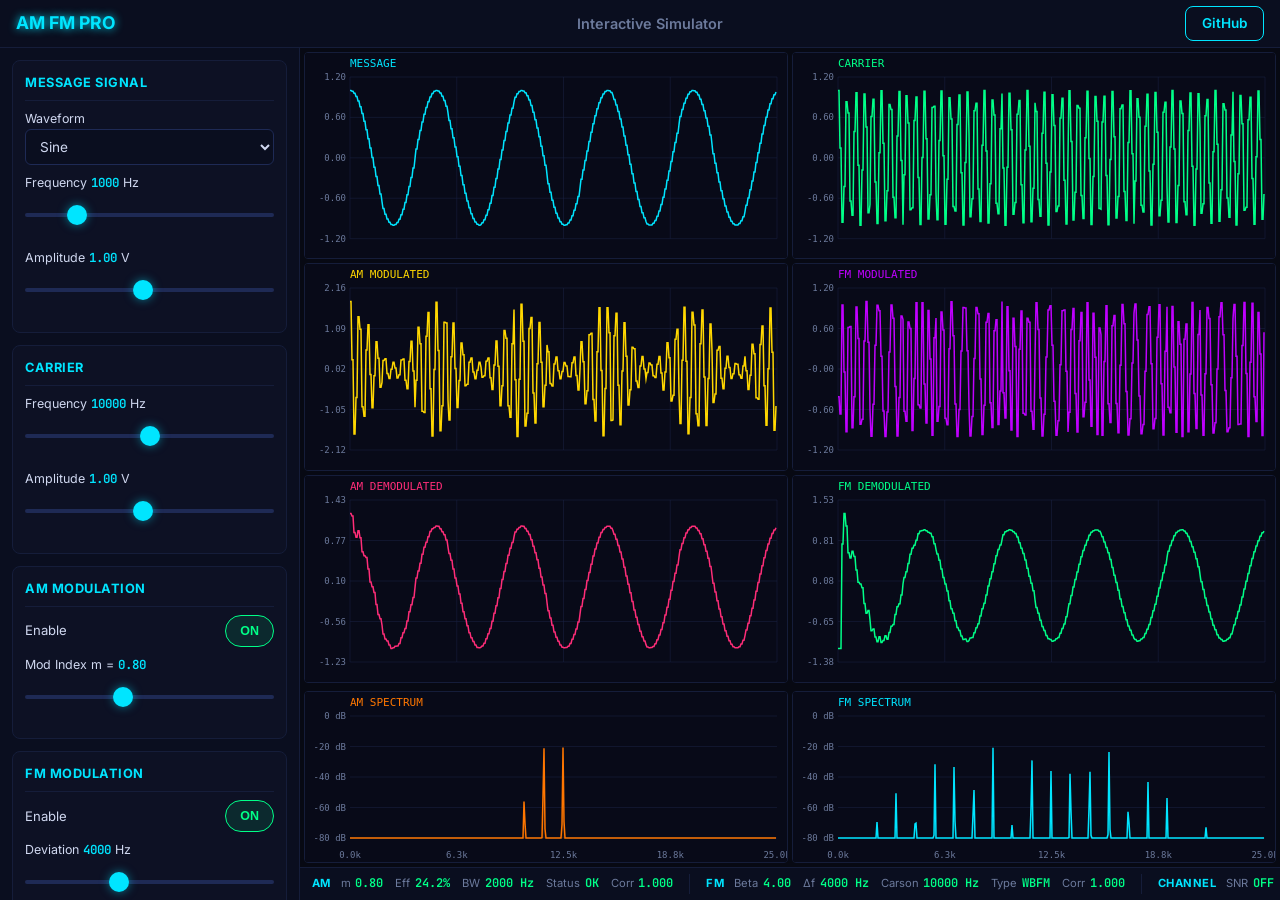
==== docs/simulator.html @ 4955648d "Deploy AM FM PRO web simulator with hardware SNR" ====
<!DOCTYPE html>
<html lang="en">
<head>
  <meta charset="UTF-8">
  <meta name="viewport" content="width=device-width, initial-scale=1.0">
  <title>AM FM PRO | Interactive Simulator</title>
  <link rel="stylesheet" href="style.css">
</head>
<body>
  <!-- Top Navigation Bar -->
  <nav class="sim-nav">
    <a href="index.html" class="nav-logo">AM FM PRO</a>
    <span class="nav-title">Interactive Simulator</span>
    <a href="https://github.com/tg8618024-lang/AM-FM-Communication-Lab" target="_blank" class="btn btn-secondary btn-sm">GitHub</a>
  </nav>

  <div class="sim-layout">
    <!-- LEFT: Control Panel -->
    <aside class="sim-controls">

      <!-- Message Controls -->
      <div class="control-card">
        <h3 class="control-title">Message Signal</h3>
        <div class="slider-group">
          <label>Waveform</label>
          <select id="msg-type">
            <option value="sine">Sine</option>
            <option value="square">Square</option>
            <option value="triangle">Triangle</option>
            <option value="sawtooth">Sawtooth</option>
          </select>
        </div>
        <div class="slider-group">
          <label>Frequency <span id="val-fm">1000</span> Hz</label>
          <input type="range" id="slider-fm" min="100" max="5000" value="1000" step="100">
        </div>
        <div class="slider-group">
          <label>Amplitude <span id="val-am">1.00</span> V</label>
          <input type="range" id="slider-am" min="10" max="200" value="100" step="5">
        </div>
      </div>

      <!-- Carrier Controls -->
      <div class="control-card">
        <h3 class="control-title">Carrier</h3>
        <div class="slider-group">
          <label>Frequency <span id="val-fc">10000</span> Hz</label>
          <input type="range" id="slider-fc" min="2000" max="18000" value="10000" step="500">
        </div>
        <div class="slider-group">
          <label>Amplitude <span id="val-ac">1.00</span> V</label>
          <input type="range" id="slider-ac" min="10" max="200" value="100" step="5">
        </div>
      </div>

      <!-- AM Controls -->
      <div class="control-card">
        <h3 class="control-title">AM Modulation</h3>
        <div class="toggle-row">
          <span>Enable</span>
          <button id="toggle-am" class="toggle-btn active">ON</button>
        </div>
        <div class="slider-group">
          <label>Mod Index m = <span id="val-m">0.80</span></label>
          <input type="range" id="slider-m" min="5" max="200" value="80" step="5">
        </div>
      </div>

      <!-- FM Controls -->
      <div class="control-card">
        <h3 class="control-title">FM Modulation</h3>
        <div class="toggle-row">
          <span>Enable</span>
          <button id="toggle-fm" class="toggle-btn active">ON</button>
        </div>
        <div class="slider-group">
          <label>Deviation <span id="val-df">4000</span> Hz</label>
          <input type="range" id="slider-df" min="500" max="10000" value="4000" step="250">
        </div>
      </div>

      <!-- Channel / Hardware SNR Controls -->
      <div class="control-card">
        <h3 class="control-title">Channel / Hardware SNR</h3>
        <div class="toggle-row">
          <span>AWGN Noise</span>
          <button id="toggle-noise" class="toggle-btn">OFF</button>
        </div>
        <div class="slider-group">
          <label>SNR <span id="val-snr">25</span> dB</label>
          <input type="range" id="slider-snr" min="-5" max="50" value="25" step="1">
        </div>
        <div class="slider-group">
          <label>Tx Power <span id="val-txpow">0</span> dBW</label>
          <input type="range" id="slider-txpow" min="-20" max="30" value="0" step="1">
        </div>
        <div class="slider-group">
          <label>Distance <span id="val-dist">1.0</span> km</label>
          <input type="range" id="slider-dist" min="1" max="100" value="1" step="1">
        </div>
        <div class="slider-group">
          <label>Rx Noise Figure <span id="val-nf">6</span> dB</label>
          <input type="range" id="slider-nf" min="1" max="15" value="6" step="1">
        </div>
        <div class="slider-group">
          <label>Bandwidth <span id="val-bw">10</span> kHz</label>
          <input type="range" id="slider-bw" min="1" max="100" value="10" step="1">
        </div>
      </div>

      <!-- Action Buttons -->
      <div class="control-card">
        <button id="btn-reset" class="btn btn-secondary" style="width:100%">RESET ALL</button>
      </div>

    </aside>

    <!-- RIGHT: Display Area -->
    <main class="sim-display">

      <!-- Waveform Scopes (6 scopes, 2x3 grid) -->
      <div class="scope-grid">
        <div class="scope-container">
          <canvas id="scope-msg"></canvas>
        </div>
        <div class="scope-container">
          <canvas id="scope-carrier"></canvas>
        </div>
        <div class="scope-container">
          <canvas id="scope-am"></canvas>
        </div>
        <div class="scope-container">
          <canvas id="scope-fm"></canvas>
        </div>
        <div class="scope-container">
          <canvas id="scope-am-demod"></canvas>
        </div>
        <div class="scope-container">
          <canvas id="scope-fm-demod"></canvas>
        </div>
      </div>

      <!-- Spectrum Displays (2 canvases) -->
      <div class="scope-grid spectrum-grid">
        <div class="scope-container">
          <canvas id="spec-am"></canvas>
        </div>
        <div class="scope-container">
          <canvas id="spec-fm"></canvas>
        </div>
      </div>

      <!-- Link Budget Chain (Hardware) -->
      <div id="link-budget" class="link-budget-bar hidden">
        <span class="link-budget-title">Link Budget</span>
        <div class="snr-chain">
          <div class="link-stage">
            <span class="link-stage-label">Tx Power</span>
            <span class="link-stage-value" id="lb-tx">0 dBW</span>
          </div>
          <span class="link-arrow">&rarr;</span>
          <div class="link-stage">
            <span class="link-stage-label">FSPL</span>
            <span class="link-stage-value" id="lb-fspl">0 dB</span>
          </div>
          <span class="link-arrow">&rarr;</span>
          <div class="link-stage">
            <span class="link-stage-label">Rx Power</span>
            <span class="link-stage-value" id="lb-rx">0 dBW</span>
          </div>
          <span class="link-arrow">&rarr;</span>
          <div class="link-stage">
            <span class="link-stage-label">kTB</span>
            <span class="link-stage-value" id="lb-ktb">0 dBW</span>
          </div>
          <span class="link-arrow">&rarr;</span>
          <div class="link-stage">
            <span class="link-stage-label">NF</span>
            <span class="link-stage-value" id="lb-nf">6 dB</span>
          </div>
          <span class="link-arrow">&rarr;</span>
          <div class="link-stage">
            <span class="link-stage-label">N total</span>
            <span class="link-stage-value" id="lb-ntotal">0 dBW</span>
          </div>
          <span class="link-arrow">&rarr;</span>
          <div class="link-stage" style="border-color: var(--color-gold);">
            <span class="link-stage-label">SNR_in</span>
            <span class="link-stage-value" id="lb-snr-in" style="color: var(--color-gold);">0 dB</span>
          </div>
        </div>
      </div>

      <!-- SNR Power Budget Bar -->
      <div id="snr-budget" class="snr-budget-bar hidden">
        <span class="snr-budget-title">SNR Analysis</span>
        <div class="snr-chain">
          <div class="snr-stage">
            <span class="snr-stage-label">Sig Power</span>
            <span class="snr-stage-value" id="snr-tx-power">---</span>
          </div>
          <span class="snr-arrow">&rarr;</span>
          <div class="snr-stage">
            <span class="snr-stage-label">Noise Pwr</span>
            <span class="snr-stage-value" id="snr-noise-power">---</span>
          </div>
          <span class="snr-arrow">&rarr;</span>
          <div class="snr-stage">
            <span class="snr-stage-label">Rx Power</span>
            <span class="snr-stage-value" id="snr-rx-power">---</span>
          </div>
        </div>
        <div class="snr-comparison">
          <div class="snr-comp-item">
            <span class="snr-comp-label">Set:</span>
            <span class="snr-comp-value" id="snr-theoretical">---</span>
          </div>
          <div class="snr-comp-item">
            <span class="snr-comp-label">Meas:</span>
            <span class="snr-comp-value" id="snr-measured">---</span>
          </div>
          <div class="snr-comp-item">
            <span class="snr-comp-label">&Delta;:</span>
            <span class="snr-comp-value" id="snr-delta">---</span>
          </div>
          <div class="snr-comp-item">
            <span class="snr-comp-label">FM Gain:</span>
            <span class="snr-comp-value fm-improve" id="snr-fm-gain">---</span>
          </div>
        </div>
      </div>

      <!-- Metrics Bar -->
      <div class="metrics-bar">
        <div class="metrics-section">
          <h4>AM</h4>
          <div class="metric-row">
            <div class="metric-item"><span class="metric-label">m</span><span class="metric-value" id="met-am-m">0.80</span></div>
            <div class="metric-item"><span class="metric-label">Eff</span><span class="metric-value" id="met-am-eff">24.2%</span></div>
            <div class="metric-item"><span class="metric-label">BW</span><span class="metric-value" id="met-am-bw">2000 Hz</span></div>
            <div class="metric-item"><span class="metric-label">Status</span><span class="metric-value" id="met-am-status">OK</span></div>
            <div class="metric-item"><span class="metric-label">Corr</span><span class="metric-value" id="met-am-corr">---</span></div>
          </div>
        </div>
        <div class="metrics-section">
          <h4>FM</h4>
          <div class="metric-row">
            <div class="metric-item"><span class="metric-label">Beta</span><span class="metric-value" id="met-fm-beta">4.00</span></div>
            <div class="metric-item"><span class="metric-label">&#916;f</span><span class="metric-value" id="met-fm-df">4000 Hz</span></div>
            <div class="metric-item"><span class="metric-label">Carson</span><span class="metric-value" id="met-fm-bw">10000 Hz</span></div>
            <div class="metric-item"><span class="metric-label">Type</span><span class="metric-value" id="met-fm-type">WBFM</span></div>
            <div class="metric-item"><span class="metric-label">Corr</span><span class="metric-value" id="met-fm-corr">---</span></div>
          </div>
        </div>
        <div class="metrics-section">
          <h4>Channel</h4>
          <div class="metric-row">
            <div class="metric-item"><span class="metric-label">SNR</span><span class="metric-value" id="met-snr">OFF</span></div>
          </div>
        </div>
      </div>

    </main>
  </div>

  <script src="dsp.js"></script>
  <script src="renderer.js"></script>
  <script src="app.js"></script>
</body>
</html>
---- docs/style.css ----
@import url('https://fonts.googleapis.com/css2?family=Inter:wght@400;600;700&family=JetBrains+Mono&display=swap');

:root {
  --bg-main: #070913;
  --bg-card: #0d1124;
  --bg-surface: #0a0e1f;
  --bg-plot: #080a18;
  --border-dim: #151d3a;
  --border-med: #1e2a55;
  --color-cyan: #00e5ff;
  --color-green: #00ff88;
  --color-gold: #ffd700;
  --color-pink: #ff2d78;
  --color-purple: #bf00ff;
  --color-orange: #ff7700;
  --color-red: #ff1744;
  --color-text: #d0d8f0;
  --color-muted: #6c7a9c;
  --color-dim: #4a5a80;
  --font-mono: 'JetBrains Mono', 'Fira Code', 'Consolas', monospace;
  --font-sans: 'Inter', -apple-system, BlinkMacSystemFont, 'Segoe UI', sans-serif;
}

*, *::before, *::after { box-sizing: border-box; margin: 0; padding: 0; }
html { scroll-behavior: smooth; }

body {
  background-color: var(--bg-main);
  color: var(--color-text);
  font-family: var(--font-sans);
  line-height: 1.6;
  -webkit-font-smoothing: antialiased;
}

.container { max-width: 1200px; margin: 0 auto; padding: 0 24px; }

.btn {
  display: inline-block; border: none; border-radius: 8px;
  padding: 12px 28px; font-weight: 600; font-family: inherit;
  font-size: 1rem; cursor: pointer; text-align: center;
  text-decoration: none; transition: all 0.3s ease; min-height: 44px;
}
.btn-sm { padding: 6px 16px; font-size: 0.85rem; min-height: 32px; }
.btn-primary { background-color: var(--color-cyan); color: #000; }
.btn-primary:hover { box-shadow: 0 0 20px var(--color-cyan); transform: translateY(-2px); }
.btn-secondary { background-color: transparent; color: var(--color-cyan); border: 1px solid var(--color-cyan); }
.btn-secondary:hover { background-color: rgba(0,229,255,0.1); transform: translateY(-2px); }

.card {
  background-color: var(--bg-card); border: 1px solid var(--border-dim);
  border-radius: 12px; padding: 24px;
  transition: transform 0.3s ease, border-color 0.3s ease;
}

.badge {
  display: inline-block; padding: 4px 12px; border-radius: 9999px;
  font-size: 0.75rem; font-weight: 600; text-transform: uppercase;
  letter-spacing: 0.05em; background-color: var(--bg-surface);
  border: 1px solid var(--border-med); color: var(--color-text);
}

.section-title {
  font-size: clamp(2rem, 4vw, 3rem); color: var(--color-cyan);
  text-align: center; margin-bottom: 3rem; padding-bottom: 1rem; position: relative;
}
.section-title::after {
  content: ''; position: absolute; bottom: 0; left: 50%;
  transform: translateX(-50%); width: 60px; height: 4px;
  background-color: var(--color-cyan); border-radius: 2px;
}

.glow-text { text-shadow: 0 0 10px var(--color-cyan); }

/* ======================== Landing Page ======================== */
.hero {
  height: 100vh; display: flex; align-items: center; justify-content: center;
  position: relative; overflow: hidden; text-align: center;
}
.hero-canvas {
  position: absolute; top: 0; left: 0; width: 100%; height: 100%;
  z-index: 0; opacity: 0.3; pointer-events: none;
}
.hero-content {
  z-index: 1; position: relative; max-width: 800px; padding: 0 24px;
  animation: fade-in-up 1s ease-out forwards;
}
.hero h1 {
  font-size: clamp(2.5rem, 6vw, 4.5rem); font-weight: 700;
  letter-spacing: -0.02em; margin-bottom: 1rem; color: var(--color-cyan);
}
.hero .subtitle {
  font-size: clamp(1.2rem, 3vw, 1.8rem); color: var(--color-text);
  margin-bottom: 1.5rem; font-weight: 600;
}
.hero .tagline {
  font-size: clamp(1rem, 2.5vw, 1.3rem); color: var(--color-muted);
  margin-bottom: 2.5rem; max-width: 600px; margin-left: auto; margin-right: auto;
}
.hero-buttons { display: flex; gap: 1rem; justify-content: center; flex-wrap: wrap; }

.features-section { padding: 6rem 0; background-color: var(--bg-main); }
.features-grid { display: grid; grid-template-columns: repeat(3, 1fr); gap: 24px; }
.feature-card:hover { transform: translateY(-8px); border-color: var(--border-med); }
.feature-icon {
  width: 48px; height: 48px; border-radius: 50%;
  background-color: rgba(0,229,255,0.1); border: 1px solid var(--color-cyan);
  display: flex; align-items: center; justify-content: center;
  font-size: 1.5rem; margin-bottom: 1.5rem;
}
.feature-card h3 { font-size: 1.25rem; margin-bottom: 0.75rem; color: #fff; }
.feature-card p { color: var(--color-muted); font-size: 0.95rem; }

.flow-section { padding: 6rem 0; background-color: var(--bg-surface); }
.flow-diagram {
  display: flex; align-items: center; justify-content: space-between;
  gap: 1rem; flex-wrap: wrap;
}
.flow-step {
  flex: 1; min-width: 120px; text-align: center; padding: 1.5rem 1rem;
  animation: pulse-glow 4s infinite alternate;
}
.flow-step h4 { font-size: 0.9rem; color: var(--color-text); }
.flow-arrow {
  color: var(--color-cyan); font-size: 1.5rem; font-weight: 700;
  animation: flow-pulse 2s infinite; display: flex; align-items: center; justify-content: center;
}

.screenshots-section { padding: 6rem 0; }
.screenshots-grid { display: grid; grid-template-columns: repeat(2, 1fr); gap: 2rem; }
.screenshot-placeholder {
  aspect-ratio: 16 / 9; border: 2px dashed var(--border-med); border-radius: 12px;
  display: flex; flex-direction: column; align-items: center; justify-content: center;
  background-color: var(--bg-card); color: var(--color-muted); text-align: center; padding: 2rem;
}
.screenshot-placeholder h4 { margin-bottom: 0.5rem; color: var(--color-text); }

.specs-section { padding: 6rem 0; background-color: var(--bg-surface); text-align: center; }
.tech-strip { display: flex; justify-content: center; gap: 1rem; flex-wrap: wrap; margin-bottom: 2rem; }
.stats-strip { display: flex; justify-content: center; gap: 3rem; flex-wrap: wrap; }
.stat-item { display: flex; flex-direction: column; align-items: center; }
.stat-value { font-size: 2.5rem; font-weight: 700; color: var(--color-cyan); font-family: var(--font-mono); }
.stat-label { font-size: 0.9rem; color: var(--color-muted); text-transform: uppercase; letter-spacing: 0.05em; }

.footer { border-top: 1px solid var(--border-dim); padding: 3rem 0; text-align: center; background-color: var(--bg-main); }
.footer-content { display: flex; flex-direction: column; align-items: center; gap: 1rem; }
.footer h3 { color: var(--color-cyan); font-size: 1.5rem; }
.footer p { color: var(--color-muted); }
.footer-links { display: flex; gap: 1.5rem; margin-top: 1rem; }
.footer-links a { color: var(--color-text); text-decoration: none; transition: color 0.3s ease; }
.footer-links a:hover { color: var(--color-cyan); }

/* ======================== Simulator Page ======================== */
.sim-nav {
  display: flex; align-items: center; justify-content: space-between;
  height: 48px; padding: 0 1rem; background-color: var(--bg-surface);
  border-bottom: 1px solid var(--border-dim); flex-shrink: 0;
}
.nav-logo {
  color: var(--color-cyan); font-weight: 700; font-size: 1.1rem;
  text-decoration: none; text-shadow: 0 0 8px var(--color-cyan);
}
.nav-title { color: var(--color-muted); font-size: 0.9rem; font-weight: 600; }

.sim-layout {
  display: grid; grid-template-columns: 300px 1fr;
  height: calc(100vh - 48px); overflow: hidden;
}

.sim-controls {
  background-color: var(--bg-surface); border-right: 1px solid var(--border-dim);
  padding: 0.75rem; overflow-y: auto; display: flex; flex-direction: column; gap: 0.75rem;
}

.sim-display {
  display: flex; flex-direction: column; height: 100%;
  overflow-y: auto; overflow-x: hidden; background-color: var(--bg-main);
}

.control-card {
  background-color: var(--bg-card); border: 1px solid var(--border-dim);
  border-radius: 8px; padding: 0.75rem;
}

.control-title {
  font-size: 0.8rem; font-weight: 700; color: var(--color-cyan);
  margin-bottom: 0.5rem; padding-bottom: 0.4rem;
  border-bottom: 1px solid var(--border-dim);
  text-transform: uppercase; letter-spacing: 0.04em;
}

.slider-group { margin-bottom: 0.25rem; }
.slider-group:last-child { margin-bottom: 0; }
.slider-group label { display: block; font-size: 0.78rem; color: var(--color-text); margin-bottom: 0; }
.slider-group label span { color: var(--color-cyan); font-family: var(--font-mono); font-weight: 600; }

.toggle-row {
  display: flex; justify-content: space-between; align-items: center; margin-bottom: 0.5rem;
}
.toggle-row span { font-size: 0.82rem; color: var(--color-text); }

input[type=range] {
  -webkit-appearance: none; width: 100%; background: transparent;
  min-height: 44px; cursor: pointer;
}
input[type=range]::-webkit-slider-thumb {
  -webkit-appearance: none; height: 20px; width: 20px; border-radius: 50%;
  background: var(--color-cyan); margin-top: -8px;
  box-shadow: 0 0 10px rgba(0,229,255,0.5);
}
input[type=range]::-webkit-slider-runnable-track {
  width: 100%; height: 4px; background: var(--border-med); border-radius: 2px;
}
input[type=range]::-moz-range-thumb {
  height: 20px; width: 20px; border-radius: 50%; border: none;
  background: var(--color-cyan);
  box-shadow: 0 0 10px rgba(0,229,255,0.5);
}
input[type=range]::-moz-range-track {
  width: 100%; height: 4px; background: var(--border-med); border-radius: 2px;
}
input[type=range]:focus { outline: none; }

.toggle-btn {
  background-color: var(--bg-surface); border: 1px solid var(--border-med);
  color: var(--color-text); padding: 4px 14px; border-radius: 9999px;
  cursor: pointer; font-size: 0.78rem; font-weight: 600;
  transition: all 0.2s; min-height: 32px;
}
.toggle-btn.active {
  background-color: rgba(0,255,136,0.1); border-color: var(--color-green); color: var(--color-green);
}

select {
  width: 100%; background-color: var(--bg-surface); color: var(--color-text);
  border: 1px solid var(--border-med); padding: 6px 10px; border-radius: 6px;
  font-family: inherit; font-size: 0.85rem; outline: none; cursor: pointer;
  margin-bottom: 0.25rem; min-height: 36px;
}

/* Scope Grid: 6 waveform scopes (2 cols x 3 rows) */
.scope-grid {
  display: grid; grid-template-columns: repeat(2, 1fr);
  gap: 4px; padding: 4px;
  flex: 1; min-height: 0;
}
.scope-grid > .scope-container { min-height: 110px; }

/* Spectrum Grid: 2 spectrum canvases */
.spectrum-grid {
  grid-template-columns: repeat(2, 1fr);
  flex: 0 0 auto; min-height: 130px; max-height: 180px;
}

.scope-container {
  background-color: var(--bg-card); border: 1px solid var(--border-dim);
  border-radius: 4px; position: relative; overflow: hidden;
}
.scope-container canvas {
  width: 100%; height: 100%; display: block; background-color: var(--bg-plot);
}

/* Metrics Bar */
.metrics-bar {
  background-color: var(--bg-surface); border-top: 1px solid var(--border-dim);
  padding: 0.4rem 0.75rem; display: flex; gap: 1rem;
  overflow-x: auto; white-space: nowrap; flex-shrink: 0;
}
.metrics-section {
  display: flex; align-items: center; gap: 0.6rem;
  padding-right: 1rem; border-right: 1px solid var(--border-dim);
}
.metrics-section:last-child { border-right: none; padding-right: 0; }
.metrics-section h4 {
  color: var(--color-cyan); font-size: 0.7rem; font-weight: 700;
  text-transform: uppercase; letter-spacing: 0.04em; white-space: nowrap;
}
.metric-row { display: flex; gap: 0.75rem; align-items: center; }
.metric-item { display: inline-flex; align-items: center; gap: 0.3rem; }
.metric-label { color: var(--color-muted); font-size: 0.7rem; white-space: nowrap; }
.metric-value {
  color: var(--color-green); font-family: var(--font-mono);
  font-weight: 600; font-size: 0.75rem; white-space: nowrap;
}
.metric-value.warn { color: var(--color-gold); }
.metric-value.danger { color: var(--color-red); }

/* ======================== SNR / Hardware Panel ======================== */
.snr-budget-bar {
  background-color: var(--bg-card); border-top: 1px solid var(--color-gold);
  padding: 0.5rem 0.75rem; display: flex; align-items: center; gap: 1rem;
  flex-shrink: 0; overflow-x: auto; white-space: nowrap;
}
.snr-budget-bar.hidden { display: none; }
.snr-budget-title {
  color: var(--color-gold); font-size: 0.7rem; font-weight: 700;
  text-transform: uppercase; letter-spacing: 0.04em; white-space: nowrap;
  text-shadow: 0 0 6px rgba(255,215,0,0.3);
}
.snr-chain { display: flex; align-items: center; gap: 0.4rem; }
.snr-stage {
  display: flex; flex-direction: column; align-items: center;
  background-color: var(--bg-surface); border: 1px solid var(--border-dim);
  border-radius: 4px; padding: 3px 10px; min-width: 60px;
}
.snr-stage-label {
  font-size: 0.6rem; color: var(--color-muted); text-transform: uppercase;
  letter-spacing: 0.03em; line-height: 1.2;
}
.snr-stage-value {
  font-family: var(--font-mono); font-size: 0.75rem; font-weight: 600;
  color: var(--color-green); line-height: 1.3;
}
.snr-arrow { color: var(--color-gold); font-size: 0.9rem; font-weight: 700; }
.snr-comparison { display: flex; gap: 1rem; margin-left: auto; align-items: center; }
.snr-comp-item { display: flex; gap: 0.3rem; align-items: center; font-size: 0.72rem; }
.snr-comp-label { color: var(--color-muted); }
.snr-comp-value { font-family: var(--font-mono); font-weight: 600; color: var(--color-cyan); }
.snr-comp-value.good { color: var(--color-green); }
.snr-comp-value.poor { color: var(--color-red); }

/* Link Budget Panel */
.link-budget-bar {
  background-color: var(--bg-card); border-top: 1px solid var(--color-purple);
  padding: 0.5rem 0.75rem; display: flex; align-items: center; gap: 0.8rem;
  flex-shrink: 0; overflow-x: auto; white-space: nowrap;
}
.link-budget-bar.hidden { display: none; }
.link-budget-title {
  color: var(--color-purple); font-size: 0.7rem; font-weight: 700;
  text-transform: uppercase; letter-spacing: 0.04em; white-space: nowrap;
  text-shadow: 0 0 6px rgba(191,0,255,0.3);
}
.link-stage {
  display: flex; flex-direction: column; align-items: center;
  background-color: var(--bg-surface); border: 1px solid var(--border-dim);
  border-radius: 4px; padding: 3px 8px; min-width: 55px;
}
.link-stage-label {
  font-size: 0.55rem; color: var(--color-muted); text-transform: uppercase;
  letter-spacing: 0.02em; line-height: 1.2;
}
.link-stage-value {
  font-family: var(--font-mono); font-size: 0.72rem; font-weight: 600;
  color: var(--color-cyan); line-height: 1.3;
}
.link-arrow { color: var(--color-purple); font-size: 0.85rem; font-weight: 700; }

/* FM Improvement indicator */
.fm-improve { color: var(--color-green); }
.fm-improve.poor { color: var(--color-red); }

@keyframes pulse-glow {
  0%, 100% { box-shadow: 0 0 5px var(--color-cyan); }
  50% { box-shadow: 0 0 20px var(--color-cyan); }
}
@keyframes fade-in-up {
  from { opacity: 0; transform: translateY(20px); }
  to { opacity: 1; transform: translateY(0); }
}
@keyframes flow-pulse {
  0%, 100% { opacity: 0.5; }
  50% { opacity: 1; transform: scale(1.1); }
}

@media (max-width: 1024px) {
  .features-grid { grid-template-columns: repeat(2, 1fr); }
  .scope-grid { grid-template-columns: 1fr; }
  .scope-grid > .scope-container { min-height: 130px; }
  .spectrum-grid { grid-template-columns: 1fr; max-height: none; }
  .spectrum-grid > .scope-container { min-height: 130px; }
}

@media (max-width: 768px) {
  .features-grid { grid-template-columns: 1fr; }
  .flow-diagram { flex-direction: column; }
  .flow-arrow { transform: rotate(90deg); }
  .screenshots-grid { grid-template-columns: 1fr; }
  .sim-layout { grid-template-columns: 1fr; height: auto; overflow: visible; }
  .sim-controls { border-right: none; border-bottom: 1px solid var(--border-dim); max-height: 45vh; }
  .sim-display { height: auto; min-height: 100vh; }
  .scope-container { min-height: 180px; }
  .metrics-bar { flex-direction: column; gap: 0.4rem; }
  .metrics-section { border-right: none; border-bottom: 1px solid var(--border-dim); padding-right: 0; padding-bottom: 0.4rem; flex-wrap: wrap; white-space: normal; }
  .metrics-section:last-child { border-bottom: none; }
  .snr-chain { flex-wrap: wrap; }
  .snr-comparison { flex-wrap: wrap; margin-left: 0; }
  .link-budget-bar { flex-wrap: wrap; }
}
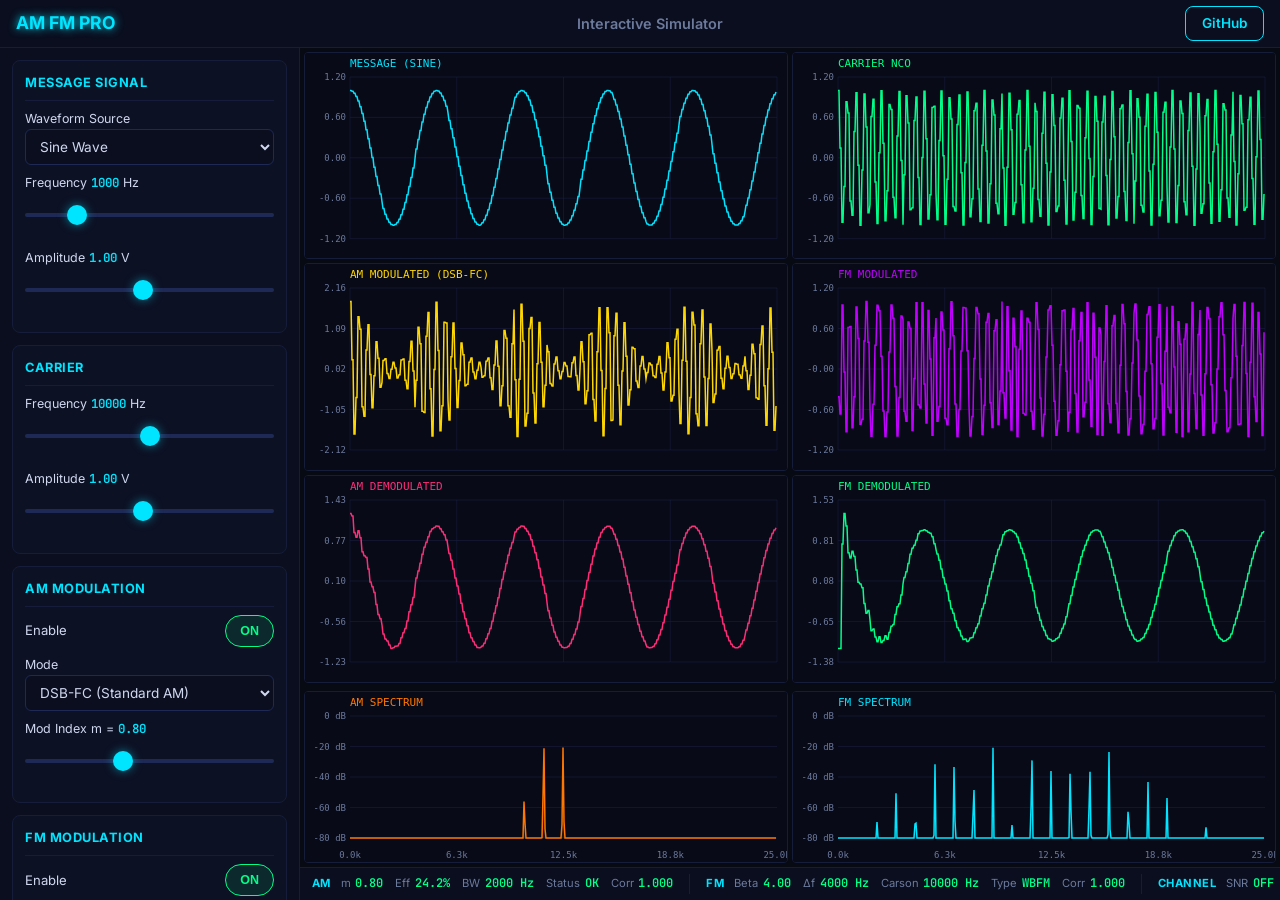
==== commit e690d4ca: "Add Audio File, Live Mic, Speaker playback, and DSB-SC mode to Web Simulator" ====
--- a/docs/simulator.html
+++ b/docs/simulator.html
@@ -22,14 +22,30 @@
       <div class="control-card">
         <h3 class="control-title">Message Signal</h3>
         <div class="slider-group">
-          <label>Waveform</label>
+          <label>Waveform Source</label>
           <select id="msg-type">
-            <option value="sine">Sine</option>
-            <option value="square">Square</option>
-            <option value="triangle">Triangle</option>
-            <option value="sawtooth">Sawtooth</option>
+            <option value="sine">Sine Wave</option>
+            <option value="square">Square Wave</option>
+            <option value="triangle">Triangle Wave</option>
+            <option value="sawtooth">Sawtooth Wave</option>
+            <option value="audio-file">📁 Audio File (WAV/MP3)</option>
+            <option value="mic">🎤 Live Microphone</option>
           </select>
         </div>
+
+        <!-- Audio File Upload UI (shown when audio-file selected) -->
+        <div id="audio-file-controls" style="display:none; margin: 0.5rem 0;">
+          <input type="file" id="audio-file-input" accept="audio/*" style="display:none;">
+          <button type="button" id="btn-choose-file" class="btn btn-secondary btn-sm" style="width:100%; font-size:0.75rem;">📁 Choose Audio File</button>
+          <span id="audio-file-name" style="font-size:0.7rem; color:var(--color-cyan); display:block; margin-top:0.25rem; word-break:break-all;"></span>
+        </div>
+
+        <!-- Live Microphone UI (shown when mic selected) -->
+        <div id="mic-controls" style="display:none; margin: 0.5rem 0;">
+          <button type="button" id="btn-toggle-mic" class="btn btn-secondary btn-sm" style="width:100%; font-size:0.75rem;">🎤 Start Microphone</button>
+          <span id="mic-status" style="font-size:0.7rem; color:var(--color-muted); display:block; margin-top:0.25rem;">Mic: Inactive</span>
+        </div>
+
         <div class="slider-group">
           <label>Frequency <span id="val-fm">1000</span> Hz</label>
           <input type="range" id="slider-fm" min="100" max="5000" value="1000" step="100">
@@ -61,6 +77,13 @@
           <button id="toggle-am" class="toggle-btn active">ON</button>
         </div>
         <div class="slider-group">
+          <label>Mode</label>
+          <select id="am-mode">
+            <option value="DSB-FC">DSB-FC (Standard AM)</option>
+            <option value="DSB-SC">DSB-SC (Suppressed Carrier)</option>
+          </select>
+        </div>
+        <div class="slider-group">
           <label>Mod Index m = <span id="val-m">0.80</span></label>
           <input type="range" id="slider-m" min="5" max="200" value="80" step="5">
         </div>
@@ -106,6 +129,18 @@
           <label>Bandwidth <span id="val-bw">10</span> kHz</label>
           <input type="range" id="slider-bw" min="1" max="100" value="10" step="1">
         </div>
+      </div>
+
+      <!-- Audio Speaker Monitor -->
+      <div class="control-card">
+        <h3 class="control-title">🔊 Audio Monitor (Speaker)</h3>
+        <div style="display:flex; flex-direction:column; gap:0.35rem;">
+          <button type="button" id="btn-play-msg" class="btn btn-secondary btn-sm" style="font-size:0.75rem; text-align:left;">▶ Play Message</button>
+          <button type="button" id="btn-play-am" class="btn btn-secondary btn-sm" style="font-size:0.75rem; text-align:left;">▶ Play AM Demod</button>
+          <button type="button" id="btn-play-fm" class="btn btn-secondary btn-sm" style="font-size:0.75rem; text-align:left;">▶ Play FM Demod</button>
+          <button type="button" id="btn-stop-audio" class="btn btn-primary btn-sm" style="font-size:0.75rem; margin-top:0.2rem;">⏹ Stop Audio</button>
+        </div>
+        <span id="audio-status" style="font-size:0.68rem; color:var(--color-muted); display:block; margin-top:0.35rem;">Speaker: Idle</span>
       </div>
 
       <!-- Action Buttons -->
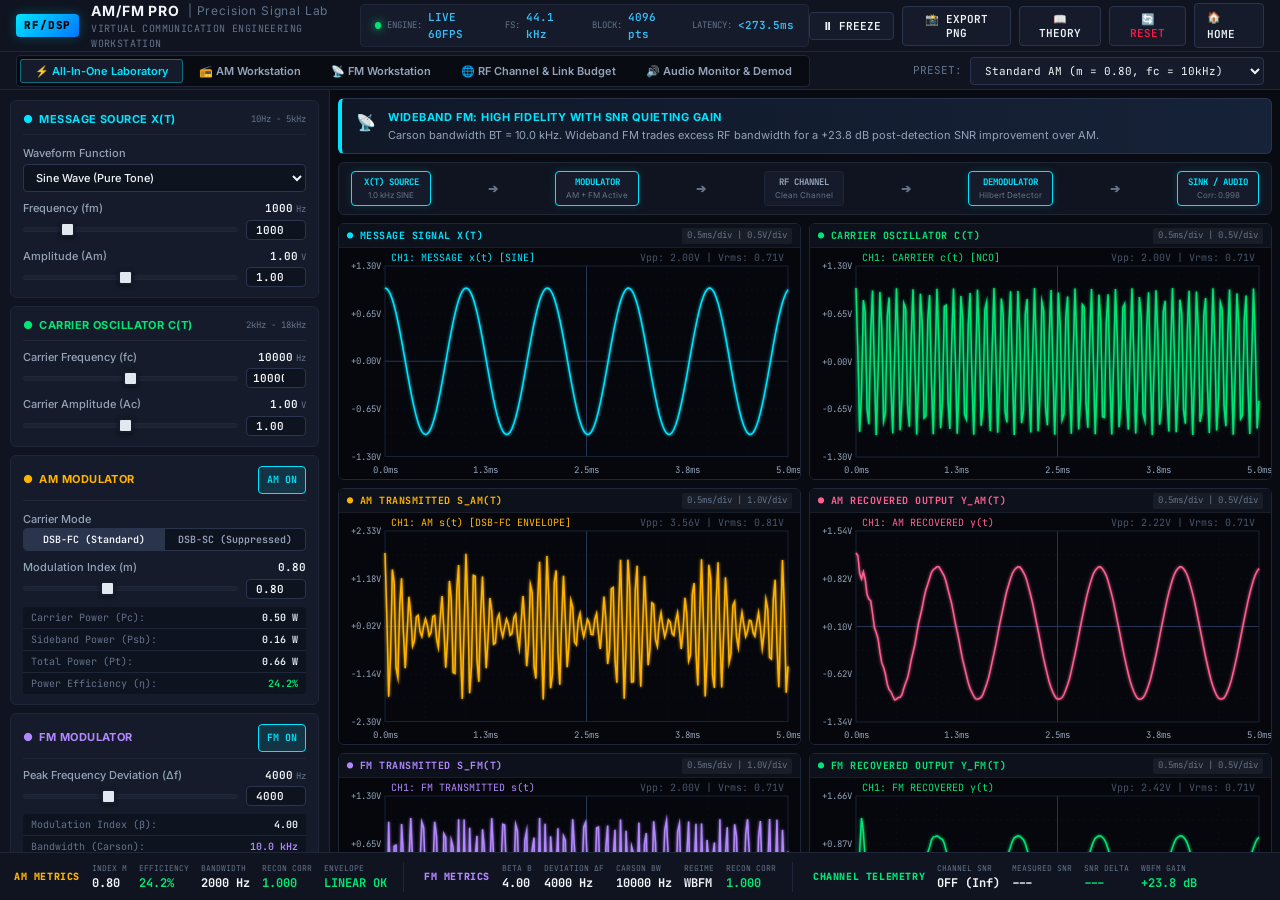
==== commit eb92a56a: "Professional RF/DSP instrument UI/UX redesign v4.0" ====
--- a/docs/simulator.html
+++ b/docs/simulator.html
@@ -3,301 +3,623 @@
 <head>
   <meta charset="UTF-8">
   <meta name="viewport" content="width=device-width, initial-scale=1.0">
-  <title>AM FM PRO | Interactive Simulator</title>
+  <title>AM/FM PRO | RF & DSP Laboratory Workstation</title>
   <link rel="stylesheet" href="style.css">
 </head>
-<body>
-  <!-- Top Navigation Bar -->
-  <nav class="sim-nav">
-    <a href="index.html" class="nav-logo">AM FM PRO</a>
-    <span class="nav-title">Interactive Simulator</span>
-    <a href="https://github.com/tg8618024-lang/AM-FM-Communication-Lab" target="_blank" class="btn btn-secondary btn-sm">GitHub</a>
+<body data-view="all">
+
+  <!-- ==================== 1. TOP INSTRUMENT HEADER ==================== -->
+  <header class="inst-header">
+    <div class="inst-branding">
+      <span class="inst-logo-badge">RF/DSP</span>
+      <div class="inst-title-block">
+        <h1>AM/FM PRO <span style="font-weight:400; color:var(--text-dim); font-size:12px;">| Precision Signal Lab</span></h1>
+        <div class="inst-subtitle">Virtual Communication Engineering Workstation</div>
+      </div>
+    </div>
+
+    <!-- Active Hardware & Engine Telemetry -->
+    <div class="inst-telemetry">
+      <div class="telem-item">
+        <span class="pulse-dot" id="led-status"></span>
+        <span class="telem-label">Engine:</span>
+        <span class="telem-val" id="stat-engine">LIVE 60FPS</span>
+      </div>
+      <div class="telem-item">
+        <span class="telem-label">Fs:</span>
+        <span class="telem-val">44.1 kHz</span>
+      </div>
+      <div class="telem-item">
+        <span class="telem-label">Block:</span>
+        <span class="telem-val">4096 pts</span>
+      </div>
+      <div class="telem-item">
+        <span class="telem-label">Latency:</span>
+        <span class="telem-val" id="stat-latency">&lt;2.1ms</span>
+      </div>
+    </div>
+
+    <!-- Toolbar Action Buttons -->
+    <div class="inst-actions">
+      <button type="button" id="btn-freeze" class="btn-tool" title="Freeze waveform rendering (spacebar)">
+        <span id="freeze-icon">⏸</span> <span id="freeze-text">FREEZE</span>
+      </button>
+      <button type="button" id="btn-export-png" class="btn-tool" title="Capture high-resolution oscilloscope plot">
+        📸 EXPORT PNG
+      </button>
+      <button type="button" id="btn-theory-modal" class="btn-tool" title="Open RF communication theory & formulas reference">
+        📖 THEORY
+      </button>
+      <button type="button" id="btn-reset" class="btn-tool" style="color:var(--state-danger);" title="Reset all instrument dials to factory calibration">
+        🔄 RESET
+      </button>
+      <a href="index.html" class="btn-tool" style="text-decoration:none;">
+        🏠 HOME
+      </a>
+    </div>
+  </header>
+
+  <!-- ==================== 2. WORKFLOW MODULE BAR ==================== -->
+  <nav class="inst-workflow-bar">
+    <div class="workflow-tabs">
+      <button type="button" class="tab-btn active tab-all" data-tab="all">⚡ All-In-One Laboratory</button>
+      <button type="button" class="tab-btn tab-am" data-tab="am">📻 AM Workstation</button>
+      <button type="button" class="tab-btn tab-fm" data-tab="fm">📡 FM Workstation</button>
+      <button type="button" class="tab-btn" data-tab="channel">🌐 RF Channel &amp; Link Budget</button>
+      <button type="button" class="tab-btn" data-tab="audio">🔊 Audio Monitor &amp; Demod</button>
+    </div>
+
+    <!-- Instrument Presets Selector -->
+    <div class="quick-presets-group">
+      <span style="color:var(--text-dim);">PRESET:</span>
+      <select id="sel-preset" class="preset-select">
+        <option value="default">Standard AM (m = 0.80, fc = 10kHz)</option>
+        <option value="am-overmod">⚠️ AM Overmodulation (m = 1.35)</option>
+        <option value="am-dsbsc">⚡ AM DSB-SC (100% Efficiency)</option>
+        <option value="fm-wbfm">📡 Broadcast FM (WBFM, β = 5.0)</option>
+        <option value="fm-nbfm">📻 Narrowband FM (NBFM, β = 0.8)</option>
+        <option value="chan-noisy">🌧️ Severe Noise Channel (SNR = 5 dB)</option>
+        <option value="chan-weak">📡 Weak Long Distance Link (50 km)</option>
+      </select>
+    </div>
   </nav>
 
-  <div class="sim-layout">
-    <!-- LEFT: Control Panel -->
-    <aside class="sim-controls">
-
-      <!-- Message Controls -->
-      <div class="control-card">
-        <h3 class="control-title">Message Signal</h3>
-        <div class="slider-group">
-          <label>Waveform Source</label>
-          <select id="msg-type">
-            <option value="sine">Sine Wave</option>
-            <option value="square">Square Wave</option>
+  <!-- ==================== 3. APP SHELL LAYOUT ==================== -->
+  <div class="inst-shell">
+
+    <!-- LEFT SIDEBAR: STRUCTURED PARAMETER RACK -->
+    <aside class="inst-rack">
+
+      <!-- GROUP A: MESSAGE SIGNAL -->
+      <section class="param-card">
+        <div class="param-card-header">
+          <div class="card-title-badge badge-msg">
+            <span>●</span> <span>Message Source x(t)</span>
+          </div>
+          <span class="ctrl-limits">10Hz - 5kHz</span>
+        </div>
+
+        <div class="ctrl-row">
+          <label class="ctrl-title" for="msg-type">Waveform Function</label>
+          <select id="msg-type" class="inst-select">
+            <option value="sine">Sine Wave (Pure Tone)</option>
+            <option value="square">Square Wave (Harmonics)</option>
             <option value="triangle">Triangle Wave</option>
-            <option value="sawtooth">Sawtooth Wave</option>
+            <option value="sawtooth">Sawtooth Ramp</option>
             <option value="audio-file">📁 Audio File (WAV/MP3)</option>
             <option value="mic">🎤 Live Microphone</option>
           </select>
         </div>
 
-        <!-- Audio File Upload UI (shown when audio-file selected) -->
-        <div id="audio-file-controls" style="display:none; margin: 0.5rem 0;">
+        <!-- Audio File Upload UI -->
+        <div id="audio-file-controls" style="display:none; margin: 6px 0; padding: 6px; background:var(--bg-input); border-radius:var(--radius-sm);">
           <input type="file" id="audio-file-input" accept="audio/*" style="display:none;">
-          <button type="button" id="btn-choose-file" class="btn btn-secondary btn-sm" style="width:100%; font-size:0.75rem;">📁 Choose Audio File</button>
-          <span id="audio-file-name" style="font-size:0.7rem; color:var(--color-cyan); display:block; margin-top:0.25rem; word-break:break-all;"></span>
-        </div>
-
-        <!-- Live Microphone UI (shown when mic selected) -->
-        <div id="mic-controls" style="display:none; margin: 0.5rem 0;">
-          <button type="button" id="btn-toggle-mic" class="btn btn-secondary btn-sm" style="width:100%; font-size:0.75rem;">🎤 Start Microphone</button>
-          <span id="mic-status" style="font-size:0.7rem; color:var(--color-muted); display:block; margin-top:0.25rem;">Mic: Inactive</span>
-        </div>
-
-        <div class="slider-group">
-          <label>Frequency <span id="val-fm">1000</span> Hz</label>
-          <input type="range" id="slider-fm" min="100" max="5000" value="1000" step="100">
-        </div>
-        <div class="slider-group">
-          <label>Amplitude <span id="val-am">1.00</span> V</label>
-          <input type="range" id="slider-am" min="10" max="200" value="100" step="5">
-        </div>
-      </div>
-
-      <!-- Carrier Controls -->
-      <div class="control-card">
-        <h3 class="control-title">Carrier</h3>
-        <div class="slider-group">
-          <label>Frequency <span id="val-fc">10000</span> Hz</label>
-          <input type="range" id="slider-fc" min="2000" max="18000" value="10000" step="500">
-        </div>
-        <div class="slider-group">
-          <label>Amplitude <span id="val-ac">1.00</span> V</label>
-          <input type="range" id="slider-ac" min="10" max="200" value="100" step="5">
-        </div>
-      </div>
-
-      <!-- AM Controls -->
-      <div class="control-card">
-        <h3 class="control-title">AM Modulation</h3>
-        <div class="toggle-row">
-          <span>Enable</span>
-          <button id="toggle-am" class="toggle-btn active">ON</button>
-        </div>
-        <div class="slider-group">
-          <label>Mode</label>
-          <select id="am-mode">
-            <option value="DSB-FC">DSB-FC (Standard AM)</option>
-            <option value="DSB-SC">DSB-SC (Suppressed Carrier)</option>
+          <button type="button" id="btn-choose-file" class="btn-tool" style="width:100%; justify-content:center;">📁 Browse Audio File</button>
+          <span id="audio-file-name" style="font-size:10px; color:var(--sig-message); display:block; margin-top:4px; word-break:break-all;"></span>
+        </div>
+
+        <!-- Live Microphone UI -->
+        <div id="mic-controls" style="display:none; margin: 6px 0; padding: 6px; background:var(--bg-input); border-radius:var(--radius-sm);">
+          <button type="button" id="btn-toggle-mic" class="btn-tool" style="width:100%; justify-content:center;">🎤 Enable Microphone</button>
+          <span id="mic-status" style="font-size:10px; color:var(--text-dim); display:block; margin-top:4px; text-align:center;">Mic: Idle</span>
+        </div>
+
+        <!-- Frequency fm -->
+        <div class="ctrl-row">
+          <div class="ctrl-label-line">
+            <span class="ctrl-title">Frequency (fm)</span>
+            <span class="ctrl-readout"><span id="val-fm">1000</span> <span class="ctrl-unit">Hz</span></span>
+          </div>
+          <div class="range-container">
+            <input type="range" id="slider-fm" class="inst-slider" min="100" max="5000" value="1000" step="50">
+            <input type="number" id="num-fm" class="inst-numbox" min="100" max="5000" value="1000" step="50">
+          </div>
+        </div>
+
+        <!-- Amplitude Am -->
+        <div class="ctrl-row">
+          <div class="ctrl-label-line">
+            <span class="ctrl-title">Amplitude (Am)</span>
+            <span class="ctrl-readout"><span id="val-am">1.00</span> <span class="ctrl-unit">V</span></span>
+          </div>
+          <div class="range-container">
+            <input type="range" id="slider-am" class="inst-slider" min="10" max="200" value="100" step="5">
+            <input type="number" id="num-am" class="inst-numbox" min="0.10" max="2.00" value="1.00" step="0.05">
+          </div>
+        </div>
+      </section>
+
+      <!-- GROUP B: CARRIER NCO -->
+      <section class="param-card">
+        <div class="param-card-header">
+          <div class="card-title-badge badge-car">
+            <span>●</span> <span>Carrier Oscillator c(t)</span>
+          </div>
+          <span class="ctrl-limits">2kHz - 18kHz</span>
+        </div>
+
+        <!-- Frequency fc -->
+        <div class="ctrl-row">
+          <div class="ctrl-label-line">
+            <span class="ctrl-title">Carrier Frequency (fc)</span>
+            <span class="ctrl-readout"><span id="val-fc">10000</span> <span class="ctrl-unit">Hz</span></span>
+          </div>
+          <div class="range-container">
+            <input type="range" id="slider-fc" class="inst-slider" min="2000" max="18000" value="10000" step="250">
+            <input type="number" id="num-fc" class="inst-numbox" min="2000" max="18000" value="10000" step="250">
+          </div>
+        </div>
+
+        <!-- Amplitude Ac -->
+        <div class="ctrl-row">
+          <div class="ctrl-label-line">
+            <span class="ctrl-title">Carrier Amplitude (Ac)</span>
+            <span class="ctrl-readout"><span id="val-ac">1.00</span> <span class="ctrl-unit">V</span></span>
+          </div>
+          <div class="range-container">
+            <input type="range" id="slider-ac" class="inst-slider" min="10" max="200" value="100" step="5">
+            <input type="number" id="num-ac" class="inst-numbox" min="0.10" max="2.00" value="1.00" step="0.05">
+          </div>
+        </div>
+      </section>
+
+      <!-- GROUP C: AM MODULATION -->
+      <section class="param-card mode-am-only-card">
+        <div class="param-card-header">
+          <div class="card-title-badge badge-am">
+            <span>●</span> <span>AM Modulator</span>
+          </div>
+          <button type="button" id="toggle-am" class="btn-tool active" style="padding:2px 8px; font-size:10px;">AM ON</button>
+        </div>
+
+        <div class="ctrl-row">
+          <label class="ctrl-title" for="am-mode">Carrier Mode</label>
+          <div class="seg-switch">
+            <button type="button" class="seg-btn active" data-mode="DSB-FC" id="btn-mode-dsbfc">DSB-FC (Standard)</button>
+            <button type="button" class="seg-btn" data-mode="DSB-SC" id="btn-mode-dsbsc">DSB-SC (Suppressed)</button>
+          </div>
+          <select id="am-mode" style="display:none;">
+            <option value="DSB-FC" selected>DSB-FC</option>
+            <option value="DSB-SC">DSB-SC</option>
           </select>
         </div>
-        <div class="slider-group">
-          <label>Mod Index m = <span id="val-m">0.80</span></label>
-          <input type="range" id="slider-m" min="5" max="200" value="80" step="5">
-        </div>
-      </div>
-
-      <!-- FM Controls -->
-      <div class="control-card">
-        <h3 class="control-title">FM Modulation</h3>
-        <div class="toggle-row">
-          <span>Enable</span>
-          <button id="toggle-fm" class="toggle-btn active">ON</button>
-        </div>
-        <div class="slider-group">
-          <label>Deviation <span id="val-df">4000</span> Hz</label>
-          <input type="range" id="slider-df" min="500" max="10000" value="4000" step="250">
-        </div>
-      </div>
-
-      <!-- Channel / Hardware SNR Controls -->
-      <div class="control-card">
-        <h3 class="control-title">Channel / Hardware SNR</h3>
-        <div class="toggle-row">
-          <span>AWGN Noise</span>
-          <button id="toggle-noise" class="toggle-btn">OFF</button>
-        </div>
-        <div class="slider-group">
-          <label>SNR <span id="val-snr">25</span> dB</label>
-          <input type="range" id="slider-snr" min="-5" max="50" value="25" step="1">
-        </div>
-        <div class="slider-group">
-          <label>Tx Power <span id="val-txpow">0</span> dBW</label>
-          <input type="range" id="slider-txpow" min="-20" max="30" value="0" step="1">
-        </div>
-        <div class="slider-group">
-          <label>Distance <span id="val-dist">1.0</span> km</label>
-          <input type="range" id="slider-dist" min="1" max="100" value="1" step="1">
-        </div>
-        <div class="slider-group">
-          <label>Rx Noise Figure <span id="val-nf">6</span> dB</label>
-          <input type="range" id="slider-nf" min="1" max="15" value="6" step="1">
-        </div>
-        <div class="slider-group">
-          <label>Bandwidth <span id="val-bw">10</span> kHz</label>
-          <input type="range" id="slider-bw" min="1" max="100" value="10" step="1">
-        </div>
-      </div>
-
-      <!-- Audio Speaker Monitor -->
-      <div class="control-card">
-        <h3 class="control-title">🔊 Audio Monitor (Speaker)</h3>
-        <div style="display:flex; flex-direction:column; gap:0.35rem;">
-          <button type="button" id="btn-play-msg" class="btn btn-secondary btn-sm" style="font-size:0.75rem; text-align:left;">▶ Play Message</button>
-          <button type="button" id="btn-play-am" class="btn btn-secondary btn-sm" style="font-size:0.75rem; text-align:left;">▶ Play AM Demod</button>
-          <button type="button" id="btn-play-fm" class="btn btn-secondary btn-sm" style="font-size:0.75rem; text-align:left;">▶ Play FM Demod</button>
-          <button type="button" id="btn-stop-audio" class="btn btn-primary btn-sm" style="font-size:0.75rem; margin-top:0.2rem;">⏹ Stop Audio</button>
-        </div>
-        <span id="audio-status" style="font-size:0.68rem; color:var(--color-muted); display:block; margin-top:0.35rem;">Speaker: Idle</span>
-      </div>
-
-      <!-- Action Buttons -->
-      <div class="control-card">
-        <button id="btn-reset" class="btn btn-secondary" style="width:100%">RESET ALL</button>
-      </div>
+
+        <!-- Modulation Index m -->
+        <div class="ctrl-row">
+          <div class="ctrl-label-line">
+            <span class="ctrl-title">Modulation Index (m)</span>
+            <span class="ctrl-readout"><span id="val-m">0.80</span></span>
+          </div>
+          <div class="range-container">
+            <input type="range" id="slider-m" class="inst-slider" min="5" max="200" value="80" step="5">
+            <input type="number" id="num-m" class="inst-numbox" min="0.05" max="2.00" value="0.80" step="0.05">
+          </div>
+        </div>
+
+        <!-- Overmodulation Alert Banner -->
+        <div id="alert-overmod" class="alert-banner" style="display:none;">
+          <span>⚠️</span>
+          <span>OVERMODULATION (m &gt; 1.0): Zero-crossing envelope distortion occurs.</span>
+        </div>
+
+        <!-- Live Power Distribution Table -->
+        <table class="power-table">
+          <tbody>
+            <tr><td class="p-label">Carrier Power (Pc):</td><td class="p-val" id="pwr-pc">0.50 W</td></tr>
+            <tr><td class="p-label">Sideband Power (Psb):</td><td class="p-val" id="pwr-psb">0.16 W</td></tr>
+            <tr><td class="p-label">Total Power (Pt):</td><td class="p-val" id="pwr-pt">0.66 W</td></tr>
+            <tr><td class="p-label">Power Efficiency (η):</td><td class="p-val" id="pwr-eff" style="color:var(--sig-carrier);">24.2%</td></tr>
+          </tbody>
+        </table>
+      </section>
+
+      <!-- GROUP D: FM MODULATION -->
+      <section class="param-card mode-fm-only-card">
+        <div class="param-card-header">
+          <div class="card-title-badge badge-fm">
+            <span>●</span> <span>FM Modulator</span>
+          </div>
+          <button type="button" id="toggle-fm" class="btn-tool active" style="padding:2px 8px; font-size:10px;">FM ON</button>
+        </div>
+
+        <!-- Frequency Deviation delta_f -->
+        <div class="ctrl-row">
+          <div class="ctrl-label-line">
+            <span class="ctrl-title">Peak Frequency Deviation (Δf)</span>
+            <span class="ctrl-readout"><span id="val-df">4000</span> <span class="ctrl-unit">Hz</span></span>
+          </div>
+          <div class="range-container">
+            <input type="range" id="slider-df" class="inst-slider" min="200" max="10000" value="4000" step="100">
+            <input type="number" id="num-df" class="inst-numbox" min="200" max="10000" value="4000" step="100">
+          </div>
+        </div>
+
+        <table class="power-table">
+          <tbody>
+            <tr><td class="p-label">Modulation Index (β):</td><td class="p-val" id="pwr-beta">4.00</td></tr>
+            <tr><td class="p-label">Bandwidth (Carson):</td><td class="p-val" id="pwr-carson" style="color:var(--sig-fm);">10.0 kHz</td></tr>
+            <tr><td class="p-label">FM Regime:</td><td class="p-val" id="pwr-fm-regime">WBFM</td></tr>
+            <tr><td class="p-label">FM Improvement Gain:</td><td class="p-val" id="pwr-fm-gain" style="color:var(--state-normal);">+19.8 dB</td></tr>
+          </tbody>
+        </table>
+      </section>
+
+      <!-- GROUP E: CHANNEL & LINK BUDGET -->
+      <section class="param-card">
+        <div class="param-card-header">
+          <div class="card-title-badge badge-chan">
+            <span>●</span> <span>RF Channel &amp; AWGN Noise</span>
+          </div>
+          <button type="button" id="toggle-noise" class="btn-tool" style="padding:2px 8px; font-size:10px;">NOISE OFF</button>
+        </div>
+
+        <!-- Channel SNR -->
+        <div class="ctrl-row">
+          <div class="ctrl-label-line">
+            <span class="ctrl-title">Channel SNR</span>
+            <span class="ctrl-readout"><span id="val-snr">25</span> <span class="ctrl-unit">dB</span></span>
+          </div>
+          <div class="range-container">
+            <input type="range" id="slider-snr" class="inst-slider" min="-5" max="50" value="25" step="1">
+            <input type="number" id="num-snr" class="inst-numbox" min="-5" max="50" value="25" step="1">
+          </div>
+        </div>
+
+        <!-- Hardware Link Budget Sub-parameters -->
+        <div class="ctrl-row">
+          <div class="ctrl-label-line">
+            <span class="ctrl-title">Tx Power</span>
+            <span class="ctrl-readout"><span id="val-txpow">0</span> <span class="ctrl-unit">dBW</span></span>
+          </div>
+          <input type="range" id="slider-txpow" class="inst-slider" min="-20" max="30" value="0" step="1">
+        </div>
+
+        <div class="ctrl-row">
+          <div class="ctrl-label-line">
+            <span class="ctrl-title">Path Distance</span>
+            <span class="ctrl-readout"><span id="val-dist">1.0</span> <span class="ctrl-unit">km</span></span>
+          </div>
+          <input type="range" id="slider-dist" class="inst-slider" min="1" max="100" value="1" step="1">
+        </div>
+
+        <div class="ctrl-row">
+          <div class="ctrl-label-line">
+            <span class="ctrl-title">Rx Noise Figure (NF)</span>
+            <span class="ctrl-readout"><span id="val-nf">6</span> <span class="ctrl-unit">dB</span></span>
+          </div>
+          <input type="range" id="slider-nf" class="inst-slider" min="1" max="15" value="6" step="1">
+        </div>
+
+        <div class="ctrl-row">
+          <div class="ctrl-label-line">
+            <span class="ctrl-title">Rx Bandwidth (B)</span>
+            <span class="ctrl-readout"><span id="val-bw">10</span> <span class="ctrl-unit">kHz</span></span>
+          </div>
+          <input type="range" id="slider-bw" class="inst-slider" min="1" max="100" value="10" step="1">
+        </div>
+      </section>
+
+      <!-- GROUP F: AUDIO MONITOR SPEAKER -->
+      <section class="param-card">
+        <div class="param-card-header">
+          <div class="card-title-badge badge-audio">
+            <span>🔊</span> <span>Acoustic Monitor (Speaker)</span>
+          </div>
+          <span id="audio-status" style="font-size:9px; font-family:var(--font-mono); color:var(--text-dim);">IDLE</span>
+        </div>
+
+        <div class="audio-dock-grid">
+          <button type="button" id="btn-play-msg" class="btn-audio">▶ Message Tone</button>
+          <button type="button" id="btn-play-am" class="btn-audio">▶ AM Demod</button>
+          <button type="button" id="btn-play-fm" class="btn-audio">▶ FM Demod</button>
+          <button type="button" id="btn-stop-audio" class="btn-audio btn-stop">⏹ Mute Speaker</button>
+        </div>
+      </section>
 
     </aside>
 
-    <!-- RIGHT: Display Area -->
-    <main class="sim-display">
-
-      <!-- Waveform Scopes (6 scopes, 2x3 grid) -->
-      <div class="scope-grid">
-        <div class="scope-container">
-          <canvas id="scope-msg"></canvas>
-        </div>
-        <div class="scope-container">
-          <canvas id="scope-carrier"></canvas>
-        </div>
-        <div class="scope-container">
-          <canvas id="scope-am"></canvas>
-        </div>
-        <div class="scope-container">
-          <canvas id="scope-fm"></canvas>
-        </div>
-        <div class="scope-container">
-          <canvas id="scope-am-demod"></canvas>
-        </div>
-        <div class="scope-container">
-          <canvas id="scope-fm-demod"></canvas>
-        </div>
-      </div>
-
-      <!-- Spectrum Displays (2 canvases) -->
-      <div class="scope-grid spectrum-grid">
-        <div class="scope-container">
-          <canvas id="spec-am"></canvas>
-        </div>
-        <div class="scope-container">
-          <canvas id="spec-fm"></canvas>
-        </div>
-      </div>
-
-      <!-- Link Budget Chain (Hardware) -->
-      <div id="link-budget" class="link-budget-bar hidden">
-        <span class="link-budget-title">Link Budget</span>
-        <div class="snr-chain">
-          <div class="link-stage">
-            <span class="link-stage-label">Tx Power</span>
-            <span class="link-stage-value" id="lb-tx">0 dBW</span>
-          </div>
-          <span class="link-arrow">&rarr;</span>
-          <div class="link-stage">
-            <span class="link-stage-label">FSPL</span>
-            <span class="link-stage-value" id="lb-fspl">0 dB</span>
-          </div>
-          <span class="link-arrow">&rarr;</span>
-          <div class="link-stage">
-            <span class="link-stage-label">Rx Power</span>
-            <span class="link-stage-value" id="lb-rx">0 dBW</span>
-          </div>
-          <span class="link-arrow">&rarr;</span>
-          <div class="link-stage">
-            <span class="link-stage-label">kTB</span>
-            <span class="link-stage-value" id="lb-ktb">0 dBW</span>
-          </div>
-          <span class="link-arrow">&rarr;</span>
-          <div class="link-stage">
-            <span class="link-stage-label">NF</span>
-            <span class="link-stage-value" id="lb-nf">6 dB</span>
-          </div>
-          <span class="link-arrow">&rarr;</span>
-          <div class="link-stage">
-            <span class="link-stage-label">N total</span>
-            <span class="link-stage-value" id="lb-ntotal">0 dBW</span>
-          </div>
-          <span class="link-arrow">&rarr;</span>
-          <div class="link-stage" style="border-color: var(--color-gold);">
-            <span class="link-stage-label">SNR_in</span>
-            <span class="link-stage-value" id="lb-snr-in" style="color: var(--color-gold);">0 dB</span>
-          </div>
-        </div>
-      </div>
-
-      <!-- SNR Power Budget Bar -->
-      <div id="snr-budget" class="snr-budget-bar hidden">
-        <span class="snr-budget-title">SNR Analysis</span>
-        <div class="snr-chain">
-          <div class="snr-stage">
-            <span class="snr-stage-label">Sig Power</span>
-            <span class="snr-stage-value" id="snr-tx-power">---</span>
-          </div>
-          <span class="snr-arrow">&rarr;</span>
-          <div class="snr-stage">
-            <span class="snr-stage-label">Noise Pwr</span>
-            <span class="snr-stage-value" id="snr-noise-power">---</span>
-          </div>
-          <span class="snr-arrow">&rarr;</span>
-          <div class="snr-stage">
-            <span class="snr-stage-label">Rx Power</span>
-            <span class="snr-stage-value" id="snr-rx-power">---</span>
-          </div>
-        </div>
-        <div class="snr-comparison">
-          <div class="snr-comp-item">
-            <span class="snr-comp-label">Set:</span>
-            <span class="snr-comp-value" id="snr-theoretical">---</span>
-          </div>
-          <div class="snr-comp-item">
-            <span class="snr-comp-label">Meas:</span>
-            <span class="snr-comp-value" id="snr-measured">---</span>
-          </div>
-          <div class="snr-comp-item">
-            <span class="snr-comp-label">&Delta;:</span>
-            <span class="snr-comp-value" id="snr-delta">---</span>
-          </div>
-          <div class="snr-comp-item">
-            <span class="snr-comp-label">FM Gain:</span>
-            <span class="snr-comp-value fm-improve" id="snr-fm-gain">---</span>
-          </div>
-        </div>
-      </div>
-
-      <!-- Metrics Bar -->
-      <div class="metrics-bar">
-        <div class="metrics-section">
-          <h4>AM</h4>
-          <div class="metric-row">
-            <div class="metric-item"><span class="metric-label">m</span><span class="metric-value" id="met-am-m">0.80</span></div>
-            <div class="metric-item"><span class="metric-label">Eff</span><span class="metric-value" id="met-am-eff">24.2%</span></div>
-            <div class="metric-item"><span class="metric-label">BW</span><span class="metric-value" id="met-am-bw">2000 Hz</span></div>
-            <div class="metric-item"><span class="metric-label">Status</span><span class="metric-value" id="met-am-status">OK</span></div>
-            <div class="metric-item"><span class="metric-label">Corr</span><span class="metric-value" id="met-am-corr">---</span></div>
-          </div>
-        </div>
-        <div class="metrics-section">
-          <h4>FM</h4>
-          <div class="metric-row">
-            <div class="metric-item"><span class="metric-label">Beta</span><span class="metric-value" id="met-fm-beta">4.00</span></div>
-            <div class="metric-item"><span class="metric-label">&#916;f</span><span class="metric-value" id="met-fm-df">4000 Hz</span></div>
-            <div class="metric-item"><span class="metric-label">Carson</span><span class="metric-value" id="met-fm-bw">10000 Hz</span></div>
-            <div class="metric-item"><span class="metric-label">Type</span><span class="metric-value" id="met-fm-type">WBFM</span></div>
-            <div class="metric-item"><span class="metric-label">Corr</span><span class="metric-value" id="met-fm-corr">---</span></div>
-          </div>
-        </div>
-        <div class="metrics-section">
-          <h4>Channel</h4>
-          <div class="metric-row">
-            <div class="metric-item"><span class="metric-label">SNR</span><span class="metric-value" id="met-snr">OFF</span></div>
-          </div>
-        </div>
+    <!-- CENTER INSTRUMENT WORKSTATION AREA -->
+    <main class="inst-workstation">
+
+      <!-- Smart Engineering Insight Card -->
+      <div class="smart-insight-card" id="card-insight">
+        <div class="insight-icon" id="insight-icon">ℹ️</div>
+        <div class="insight-content">
+          <h4 id="insight-title">ENGINEERING INSIGHT &amp; DIAGNOSTICS</h4>
+          <p id="insight-desc">System operating under standard conditions. Modulation index m = 0.80 yields linear DSB-FC modulation without envelope reversal.</p>
+        </div>
+      </div>
+
+      <!-- Signal Flow Interactive Diagram -->
+      <div class="signal-flow-strip">
+        <div class="flow-node active" id="node-msg">
+          <span class="flow-node-title">x(t) Source</span>
+          <span class="flow-node-status" id="flow-msg-stat">1.0 kHz Sine</span>
+        </div>
+        <span class="flow-arrow-sep">➔</span>
+        <div class="flow-node active" id="node-mod">
+          <span class="flow-node-title">Modulator</span>
+          <span class="flow-node-status" id="flow-mod-stat">AM + FM Active</span>
+        </div>
+        <span class="flow-arrow-sep">➔</span>
+        <div class="flow-node" id="node-chan">
+          <span class="flow-node-title">RF Channel</span>
+          <span class="flow-node-status" id="flow-chan-stat">Clean Channel</span>
+        </div>
+        <span class="flow-arrow-sep">➔</span>
+        <div class="flow-node active" id="node-demod">
+          <span class="flow-node-title">Demodulator</span>
+          <span class="flow-node-status" id="flow-demod-stat">Hilbert Detector</span>
+        </div>
+        <span class="flow-arrow-sep">➔</span>
+        <div class="flow-node active" id="node-sink">
+          <span class="flow-node-title">Sink / Audio</span>
+          <span class="flow-node-status">Corr: 0.998</span>
+        </div>
+      </div>
+
+      <!-- Link Budget Chain Strip (shown when noise active) -->
+      <div class="link-budget-strip hidden" id="link-budget">
+        <span class="lb-title">Link Budget Chain:</span>
+        <div class="lb-chain">
+          <div class="lb-pill"><span class="l-name">Tx Power</span><span class="l-val" id="lb-tx">0.0 dBW</span></div>
+          <span style="color:var(--text-dim);">➔</span>
+          <div class="lb-pill"><span class="l-name">Path Loss</span><span class="l-val" id="lb-fspl">112.4 dB</span></div>
+          <span style="color:var(--text-dim);">➔</span>
+          <div class="lb-pill"><span class="l-name">Rx Power</span><span class="l-val" id="lb-rx">-112.4 dBW</span></div>
+          <span style="color:var(--text-dim);">➔</span>
+          <div class="lb-pill"><span class="l-name">Thermal kTB</span><span class="l-val" id="lb-ktb">-164.0 dBW</span></div>
+          <span style="color:var(--text-dim);">➔</span>
+          <div class="lb-pill"><span class="l-name">Rx NF</span><span class="l-val" id="lb-nf">6 dB</span></div>
+          <span style="color:var(--text-dim);">➔</span>
+          <div class="lb-pill"><span class="l-name">Input SNR</span><span class="l-val" id="lb-snr-in" style="color:var(--state-normal);">+45.6 dB</span></div>
+        </div>
+      </div>
+
+      <!-- OSCILLOSCOPE BEZELS (2 cols x 3 rows in All-in-One, or dedicated single-mode) -->
+      <div class="scope-viewport-grid" id="scope-grid">
+
+        <!-- Scope 1: Message Signal -->
+        <div class="scope-bezel">
+          <div class="bezel-topbar">
+            <div class="bezel-title" style="color:var(--sig-message);">
+              <span>●</span> <span>MESSAGE SIGNAL x(t)</span>
+            </div>
+            <span class="bezel-scale-tag" id="tag-msg-scale">0.5ms/div | 0.5V/div</span>
+          </div>
+          <div class="bezel-canvas-wrap">
+            <canvas id="scope-msg"></canvas>
+          </div>
+        </div>
+
+        <!-- Scope 2: Carrier NCO -->
+        <div class="scope-bezel">
+          <div class="bezel-topbar">
+            <div class="bezel-title" style="color:var(--sig-carrier);">
+              <span>●</span> <span>CARRIER OSCILLATOR c(t)</span>
+            </div>
+            <span class="bezel-scale-tag">0.5ms/div | 0.5V/div</span>
+          </div>
+          <div class="bezel-canvas-wrap">
+            <canvas id="scope-carrier"></canvas>
+          </div>
+        </div>
+
+        <!-- Scope 3: AM Modulated -->
+        <div class="scope-bezel mode-am-only">
+          <div class="bezel-topbar">
+            <div class="bezel-title" style="color:var(--sig-am);">
+              <span>●</span> <span id="label-scope-am">AM TRANSMITTED s_AM(t)</span>
+            </div>
+            <span class="bezel-scale-tag" id="tag-am-scale">0.5ms/div | 1.0V/div</span>
+          </div>
+          <div class="bezel-canvas-wrap">
+            <canvas id="scope-am"></canvas>
+          </div>
+        </div>
+
+        <!-- Scope 4: AM Demodulated Baseband -->
+        <div class="scope-bezel mode-am-only">
+          <div class="bezel-topbar">
+            <div class="bezel-title" style="color:var(--sig-am-demod);">
+              <span>●</span> <span>AM RECOVERED OUTPUT y_AM(t)</span>
+            </div>
+            <span class="bezel-scale-tag">0.5ms/div | 0.5V/div</span>
+          </div>
+          <div class="bezel-canvas-wrap">
+            <canvas id="scope-am-demod"></canvas>
+          </div>
+        </div>
+
+        <!-- Scope 5: FM Modulated -->
+        <div class="scope-bezel mode-fm-only">
+          <div class="bezel-topbar">
+            <div class="bezel-title" style="color:var(--sig-fm);">
+              <span>●</span> <span>FM TRANSMITTED s_FM(t)</span>
+            </div>
+            <span class="bezel-scale-tag">0.5ms/div | 1.0V/div</span>
+          </div>
+          <div class="bezel-canvas-wrap">
+            <canvas id="scope-fm"></canvas>
+          </div>
+        </div>
+
+        <!-- Scope 6: FM Demodulated Baseband -->
+        <div class="scope-bezel mode-fm-only">
+          <div class="bezel-topbar">
+            <div class="bezel-title" style="color:var(--sig-fm-demod);">
+              <span>●</span> <span>FM RECOVERED OUTPUT y_FM(t)</span>
+            </div>
+            <span class="bezel-scale-tag">0.5ms/div | 0.5V/div</span>
+          </div>
+          <div class="bezel-canvas-wrap">
+            <canvas id="scope-fm-demod"></canvas>
+          </div>
+        </div>
+
+      </div>
+
+      <!-- SPECTRUM ANALYZER VIEWPORT ROW -->
+      <div class="spectrum-viewport-row">
+
+        <!-- AM Spectrum -->
+        <div class="scope-bezel spectrum-bezel mode-am-only">
+          <div class="bezel-topbar">
+            <div class="bezel-title" style="color:var(--sig-am);">
+              <span>📊</span> <span>AM RF POWER SPECTRUM</span>
+            </div>
+            <span class="bezel-scale-tag">10 dB/div | 2.5 kHz/div</span>
+          </div>
+          <div class="bezel-canvas-wrap">
+            <canvas id="spec-am"></canvas>
+          </div>
+        </div>
+
+        <!-- FM Spectrum -->
+        <div class="scope-bezel spectrum-bezel mode-fm-only">
+          <div class="bezel-topbar">
+            <div class="bezel-title" style="color:var(--sig-fm);">
+              <span>📊</span> <span>FM RF POWER SPECTRUM</span>
+            </div>
+            <span class="bezel-scale-tag">10 dB/div | 2.5 kHz/div</span>
+          </div>
+          <div class="bezel-canvas-wrap">
+            <canvas id="spec-fm"></canvas>
+          </div>
+        </div>
+
       </div>
 
     </main>
   </div>
 
+  <!-- ==================== 4. FOOTER TELEMETRY BAR ==================== -->
+  <footer class="inst-metrics-footer">
+    <div class="metric-group">
+      <span class="metric-group-title m-am">AM METRICS</span>
+      <div class="m-cell">
+        <span class="m-cell-label">Index m</span>
+        <span class="m-cell-val" id="met-am-m">0.80</span>
+      </div>
+      <div class="m-cell">
+        <span class="m-cell-label">Efficiency</span>
+        <span class="m-cell-val good" id="met-am-eff">24.2%</span>
+      </div>
+      <div class="m-cell">
+        <span class="m-cell-label">Bandwidth</span>
+        <span class="m-cell-val" id="met-am-bw">2000 Hz</span>
+      </div>
+      <div class="m-cell">
+        <span class="m-cell-label">Recon Corr</span>
+        <span class="m-cell-val good" id="met-am-corr">0.998</span>
+      </div>
+      <div class="m-cell">
+        <span class="m-cell-label">Envelope</span>
+        <span class="m-cell-val good" id="met-am-status">LINEAR OK</span>
+      </div>
+    </div>
+
+    <div class="metric-group">
+      <span class="metric-group-title m-fm">FM METRICS</span>
+      <div class="m-cell">
+        <span class="m-cell-label">Beta β</span>
+        <span class="m-cell-val" id="met-fm-beta">4.00</span>
+      </div>
+      <div class="m-cell">
+        <span class="m-cell-label">Deviation Δf</span>
+        <span class="m-cell-val" id="met-fm-df">4000 Hz</span>
+      </div>
+      <div class="m-cell">
+        <span class="m-cell-label">Carson BW</span>
+        <span class="m-cell-val" id="met-fm-bw">10000 Hz</span>
+      </div>
+      <div class="m-cell">
+        <span class="m-cell-label">Regime</span>
+        <span class="m-cell-val" id="met-fm-type">WBFM</span>
+      </div>
+      <div class="m-cell">
+        <span class="m-cell-label">Recon Corr</span>
+        <span class="m-cell-val good" id="met-fm-corr">0.997</span>
+      </div>
+    </div>
+
+    <div class="metric-group">
+      <span class="metric-group-title m-rf">CHANNEL TELEMETRY</span>
+      <div class="m-cell">
+        <span class="m-cell-label">Channel SNR</span>
+        <span class="m-cell-val" id="met-snr">OFF (Inf)</span>
+      </div>
+      <div class="m-cell">
+        <span class="m-cell-label">Measured SNR</span>
+        <span class="m-cell-val" id="snr-measured">---</span>
+      </div>
+      <div class="m-cell">
+        <span class="m-cell-label">SNR Delta</span>
+        <span class="m-cell-val good" id="snr-delta">---</span>
+      </div>
+      <div class="m-cell">
+        <span class="m-cell-label">WBFM Gain</span>
+        <span class="m-cell-val good" id="snr-fm-gain">+19.8 dB</span>
+      </div>
+    </div>
+  </footer>
+
+  <!-- ==================== 5. MODALS ==================== -->
+  <!-- Theory & ECE Viva Guide Modal -->
+  <div class="modal-overlay" id="modal-theory">
+    <div class="modal-panel">
+      <div class="modal-header">
+        <h3>📖 Communication Theory &amp; Formulas Quick Reference</h3>
+        <button type="button" class="modal-close-btn" id="btn-close-theory">✕</button>
+      </div>
+      <div class="modal-body">
+        <h4>1. Amplitude Modulation (AM DSB-FC)</h4>
+        <p>Double-Sideband Full-Carrier modulates the carrier amplitude linearly with the baseband message:</p>
+        <div class="formula-card">s_AM(t) = Ac · [1 + m · x(t)] · cos(2π fc t)</div>
+        <p>Power transmission efficiency η is governed by the modulation index m:</p>
+        <div class="formula-card">η = Psb / Pt = (m² / (2 + m²)) · 100%   (Max 33.3% at m = 1.0)</div>
+
+        <h4>2. Amplitude Modulation (DSB-SC)</h4>
+        <p>Suppresses the unmodulated carrier component entirely, yielding 100% power efficiency:</p>
+        <div class="formula-card">s_DSBSC(t) = Ac · m · x(t) · cos(2π fc t)   (η = 100.0%)</div>
+
+        <h4>3. Frequency Modulation (FM) &amp; Carson's Rule</h4>
+        <p>Frequency varies proportionally to the message. Instantaneous phase is the integral of frequency:</p>
+        <div class="formula-card">s_FM(t) = Ac · cos(2π fc t + 2π Δf ∫ x(τ) dτ),   β = Δf / fm</div>
+        <p>Carson's Rule defines the RF channel bandwidth containing ~98% of total transmitted power:</p>
+        <div class="formula-card">BT = 2 · (Δf + fm) = 2 · fm · (1 + β)</div>
+
+        <h4>4. FM Noise Improvement Factor</h4>
+        <p>Above the FM threshold (SNRin &gt; 10 dB), wideband FM provides significant SNR quieting over AM:</p>
+        <div class="formula-card">SNR_out / SNR_in = 3 · β² · (β + 1)</div>
+
+        <h4>5. Free-Space Path Loss (FSPL) &amp; Thermal Noise (kTB)</h4>
+        <div class="formula-card">FSPL(dB) = 20·log10(d) + 20·log10(f) + 20·log10(4π/c)<br>N_thermal = k · T0 · B  (T0 = 290 K, k = 1.38e-23 J/K)</div>
+      </div>
+    </div>
+  </div>
+
+  <!-- Scripts -->
   <script src="dsp.js"></script>
   <script src="renderer.js"></script>
   <script src="app.js"></script>
--- a/docs/style.css
+++ b/docs/style.css
@@ -1,388 +1,1262 @@
-@import url('https://fonts.googleapis.com/css2?family=Inter:wght@400;600;700&family=JetBrains+Mono&display=swap');
+@import url('https://fonts.googleapis.com/css2?family=Inter:wght@400;500;600;700&family=JetBrains+Mono:wght@400;500;600;700&display=swap');
+
+/* ==========================================================================
+   AM/FM PRO — RF & DSP INSTRUMENTATION DESIGN SYSTEM
+   Theme: Precision Scientific & Test Equipment (Keysight / Tektronix Caliber)
+   ========================================================================== */
 
 :root {
-  --bg-main: #070913;
-  --bg-card: #0d1124;
-  --bg-surface: #0a0e1f;
-  --bg-plot: #080a18;
-  --border-dim: #151d3a;
-  --border-med: #1e2a55;
-  --color-cyan: #00e5ff;
-  --color-green: #00ff88;
-  --color-gold: #ffd700;
-  --color-pink: #ff2d78;
-  --color-purple: #bf00ff;
-  --color-orange: #ff7700;
-  --color-red: #ff1744;
-  --color-text: #d0d8f0;
-  --color-muted: #6c7a9c;
-  --color-dim: #4a5a80;
+  /* Surface & Chassis Hierarchy */
+  --bg-app: #080b12;             /* Deep bench chassis */
+  --bg-surface: #0f1420;         /* Primary panel bezel */
+  --bg-card: #151b2a;            /* Sub-assembly enclosure */
+  --bg-card-hover: #1a2235;      /* Interactive elevation */
+  --bg-display: #05070d;         /* CRT / High-contrast LCD graticule viewport */
+  --bg-control: #1a2234;         /* Inset control well */
+  --bg-input: #0e1320;           /* Field input background */
+
+  /* Precision Engineering Hairlines */
+  --border-dim: #1e2638;         /* Subtle structural separator */
+  --border-med: #2a354d;         /* Standard panel border */
+  --border-bright: #3e4d6d;      /* Focused card boundary */
+  --border-active: #00e5ff;      /* Active state border */
+
+  /* Semantic Signal Colors — STRICT ENGINEERING TAXONOMY */
+  --sig-message: #00e5ff;        /* Cyan: Baseband Message Input x(t) */
+  --sig-carrier: #00e676;        /* Phosphor Green: Carrier NCO c(t) */
+  --sig-am: #ffb300;             /* Precision Amber/Gold: AM Modulated s_AM(t) */
+  --sig-am-demod: #ff6090;       /* Rose: AM Recovered Baseband */
+  --sig-fm: #b388ff;             /* Scientific Violet: FM Modulated s_FM(t) */
+  --sig-fm-demod: #00e676;       /* Bright Green: FM Recovered Baseband */
+  --sig-inst-freq: #7c4dff;      /* Deep Purple: Instantaneous Frequency f(t) */
+  --sig-noise: #ff334b;          /* Crimson: Channel AWGN & Noise Floor */
+
+  /* State & Diagnostic Semantics */
+  --state-normal: #00e676;       /* Valid / Within Spec */
+  --state-warn: #ff9100;         /* Overmodulation / Approaching Limits */
+  --state-danger: #ff1744;       /* Clipping / Severe Distortion / Low SNR */
+  --state-info: #00b0ff;         /* Informational telemetry */
+
+  /* Typography Colors */
+  --text-primary: #f1f5f9;       /* High-contrast graticule readouts */
+  --text-secondary: #94a3b8;     /* Parameter labels & secondary metadata */
+  --text-dim: #64748b;           /* Inactive units & helper tags */
+  --text-mono-accent: #38bdf8;   /* Monospace readout highlight */
+
+  /* Typography Families */
+  --font-sans: 'Inter', -apple-system, BlinkMacSystemFont, 'Segoe UI', sans-serif;
   --font-mono: 'JetBrains Mono', 'Fira Code', 'Consolas', monospace;
-  --font-sans: 'Inter', -apple-system, BlinkMacSystemFont, 'Segoe UI', sans-serif;
-}
-
-*, *::before, *::after { box-sizing: border-box; margin: 0; padding: 0; }
-html { scroll-behavior: smooth; }
-
-body {
-  background-color: var(--bg-main);
-  color: var(--color-text);
+
+  /* Layout Constants */
+  --header-height: 52px;
+  --toolbar-height: 38px;
+  --metrics-height: 48px;
+  --radius-sm: 4px;
+  --radius-md: 6px;
+  --radius-lg: 8px;
+}
+
+*, *::before, *::after {
+  box-sizing: border-box;
+  margin: 0;
+  padding: 0;
+}
+
+html, body {
+  width: 100%;
+  height: 100%;
+  overflow: hidden;
+  background-color: var(--bg-app);
+  color: var(--text-primary);
   font-family: var(--font-sans);
+  font-size: 13px;
+  line-height: 1.5;
+  -webkit-font-smoothing: antialiased;
+  -moz-osx-font-smoothing: grayscale;
+}
+
+/* ==========================================================================
+   INSTRUMENT HEADER & STATUS BAR
+   ========================================================================== */
+.inst-header {
+  height: var(--header-height);
+  background-color: var(--bg-surface);
+  border-bottom: 1px solid var(--border-dim);
+  display: flex;
+  align-items: center;
+  justify-content: space-between;
+  padding: 0 16px;
+  z-index: 50;
+  user-select: none;
+}
+
+.inst-branding {
+  display: flex;
+  align-items: center;
+  gap: 12px;
+}
+
+.inst-logo-badge {
+  background: linear-gradient(135deg, #00e5ff 0%, #0077ff 100%);
+  color: #000;
+  font-family: var(--font-mono);
+  font-weight: 800;
+  font-size: 11px;
+  letter-spacing: 0.08em;
+  padding: 3px 8px;
+  border-radius: var(--radius-sm);
+  box-shadow: 0 0 12px rgba(0, 229, 255, 0.25);
+}
+
+.inst-title-block h1 {
+  font-size: 14px;
+  font-weight: 700;
+  letter-spacing: 0.06em;
+  color: var(--text-primary);
+  display: flex;
+  align-items: center;
+  gap: 8px;
+}
+
+.inst-subtitle {
+  font-size: 10px;
+  font-family: var(--font-mono);
+  color: var(--text-dim);
+  letter-spacing: 0.04em;
+  text-transform: uppercase;
+}
+
+/* Header Telemetry Pill */
+.inst-telemetry {
+  display: flex;
+  align-items: center;
+  gap: 16px;
+  background-color: var(--bg-card);
+  border: 1px solid var(--border-dim);
+  padding: 4px 14px;
+  border-radius: var(--radius-sm);
+  font-family: var(--font-mono);
+  font-size: 11px;
+}
+
+.telem-item {
+  display: flex;
+  align-items: center;
+  gap: 6px;
+}
+
+.telem-label {
+  color: var(--text-dim);
+  font-size: 9px;
+  text-transform: uppercase;
+}
+
+.telem-val {
+  color: var(--text-mono-accent);
+  font-weight: 600;
+}
+
+.pulse-dot {
+  width: 7px;
+  height: 7px;
+  border-radius: 50%;
+  background-color: var(--state-normal);
+  box-shadow: 0 0 8px var(--state-normal);
+  display: inline-block;
+  animation: pulse-indicator 2s infinite ease-in-out;
+}
+
+@keyframes pulse-indicator {
+  0%, 100% { opacity: 1; transform: scale(1); }
+  50% { opacity: 0.35; transform: scale(0.85); }
+}
+
+/* Header Actions */
+.inst-actions {
+  display: flex;
+  align-items: center;
+  gap: 8px;
+}
+
+.btn-tool {
+  background-color: var(--bg-card);
+  border: 1px solid var(--border-med);
+  color: var(--text-primary);
+  font-family: var(--font-mono);
+  font-size: 11px;
+  font-weight: 600;
+  padding: 5px 12px;
+  border-radius: var(--radius-sm);
+  cursor: pointer;
+  display: inline-flex;
+  align-items: center;
+  gap: 6px;
+  transition: all 0.15s ease;
+  min-height: 28px;
+}
+
+.btn-tool:hover {
+  background-color: var(--bg-card-hover);
+  border-color: var(--border-bright);
+  color: var(--sig-message);
+}
+
+.btn-tool.active {
+  background-color: rgba(0, 229, 255, 0.12);
+  border-color: var(--sig-message);
+  color: var(--sig-message);
+}
+
+.btn-tool.btn-primary {
+  background-color: #00e5ff;
+  border-color: #00e5ff;
+  color: #040812;
+  font-weight: 700;
+}
+
+.btn-tool.btn-primary:hover {
+  background-color: #33ebff;
+  box-shadow: 0 0 14px rgba(0, 229, 255, 0.4);
+}
+
+/* ==========================================================================
+   WORKFLOW MODULE BAR (NAVIGATION TABS)
+   ========================================================================== */
+.inst-workflow-bar {
+  height: var(--toolbar-height);
+  background-color: var(--bg-surface);
+  border-bottom: 1px solid var(--border-dim);
+  display: flex;
+  align-items: center;
+  justify-content: space-between;
+  padding: 0 16px;
+  user-select: none;
+}
+
+.workflow-tabs {
+  display: flex;
+  gap: 2px;
+  background-color: var(--bg-app);
+  padding: 3px;
+  border-radius: var(--radius-sm);
+  border: 1px solid var(--border-dim);
+}
+
+.tab-btn {
+  background: transparent;
+  border: none;
+  color: var(--text-secondary);
+  font-family: var(--font-sans);
+  font-size: 11px;
+  font-weight: 600;
+  padding: 4px 14px;
+  border-radius: 3px;
+  cursor: pointer;
+  display: inline-flex;
+  align-items: center;
+  gap: 6px;
+  transition: all 0.15s ease;
+}
+
+.tab-btn:hover {
+  color: var(--text-primary);
+  background-color: rgba(255, 255, 255, 0.04);
+}
+
+.tab-btn.active {
+  background-color: var(--bg-card);
+  color: var(--text-primary);
+  box-shadow: 0 1px 3px rgba(0, 0, 0, 0.3);
+  border: 1px solid var(--border-med);
+}
+
+.tab-btn.active.tab-am { color: var(--sig-am); border-color: rgba(255, 179, 0, 0.4); }
+.tab-btn.active.tab-fm { color: var(--sig-fm); border-color: rgba(179, 136, 255, 0.4); }
+.tab-btn.active.tab-all { color: var(--sig-message); border-color: rgba(0, 229, 255, 0.4); }
+
+.quick-presets-group {
+  display: flex;
+  align-items: center;
+  gap: 8px;
+  font-family: var(--font-mono);
+  font-size: 11px;
+}
+
+.preset-select {
+  background-color: var(--bg-card);
+  border: 1px solid var(--border-med);
+  color: var(--text-primary);
+  font-family: var(--font-mono);
+  font-size: 11px;
+  padding: 4px 10px;
+  border-radius: var(--radius-sm);
+  outline: none;
+  cursor: pointer;
+  height: 28px;
+}
+
+/* ==========================================================================
+   APP SHELL LAYOUT (CHASSIS WORKSTATION)
+   ========================================================================== */
+.inst-shell {
+  display: grid;
+  grid-template-columns: 330px 1fr;
+  height: calc(100vh - var(--header-height) - var(--toolbar-height) - var(--metrics-height));
+  overflow: hidden;
+}
+
+/* ==========================================================================
+   SIDEBAR: STRUCTURED PARAMETER RACK
+   ========================================================================== */
+.inst-rack {
+  background-color: var(--bg-surface);
+  border-right: 1px solid var(--border-dim);
+  overflow-y: auto;
+  overflow-x: hidden;
+  padding: 10px;
+  display: flex;
+  flex-direction: column;
+  gap: 8px;
+  scrollbar-width: thin;
+  scrollbar-color: var(--border-med) transparent;
+}
+
+.inst-rack::-webkit-scrollbar { width: 5px; }
+.inst-rack::-webkit-scrollbar-thumb { background: var(--border-med); border-radius: 3px; }
+
+/* Collapsible Parameter Card */
+.param-card {
+  background-color: var(--bg-card);
+  border: 1px solid var(--border-dim);
+  border-radius: var(--radius-md);
+  padding: 10px 12px;
+  transition: border-color 0.2s ease;
+}
+
+.param-card:focus-within {
+  border-color: var(--border-bright);
+}
+
+.param-card-header {
+  display: flex;
+  align-items: center;
+  justify-content: space-between;
+  margin-bottom: 8px;
+  padding-bottom: 6px;
+  border-bottom: 1px solid var(--border-dim);
+}
+
+.card-title-badge {
+  display: flex;
+  align-items: center;
+  gap: 6px;
+  font-size: 11px;
+  font-weight: 700;
+  letter-spacing: 0.04em;
+  text-transform: uppercase;
+}
+
+.card-title-badge.badge-msg { color: var(--sig-message); }
+.card-title-badge.badge-car { color: var(--sig-carrier); }
+.card-title-badge.badge-am  { color: var(--sig-am); }
+.card-title-badge.badge-fm  { color: var(--sig-fm); }
+.card-title-badge.badge-chan { color: var(--sig-noise); }
+.card-title-badge.badge-audio { color: #f43f5e; }
+
+/* Individual Parameter Control Row */
+.ctrl-row {
+  margin-bottom: 8px;
+}
+.ctrl-row:last-child {
+  margin-bottom: 0;
+}
+
+.ctrl-label-line {
+  display: flex;
+  align-items: baseline;
+  justify-content: space-between;
+  margin-bottom: 3px;
+}
+
+.ctrl-title {
+  font-size: 11px;
+  color: var(--text-secondary);
+  font-weight: 500;
+}
+
+.ctrl-readout {
+  font-family: var(--font-mono);
+  font-size: 11px;
+  font-weight: 600;
+  color: var(--text-primary);
+  display: inline-flex;
+  align-items: baseline;
+  gap: 3px;
+}
+
+.ctrl-unit {
+  font-size: 9px;
+  color: var(--text-dim);
+  font-weight: 400;
+}
+
+.ctrl-limits {
+  font-size: 9px;
+  color: var(--text-dim);
+  font-family: var(--font-mono);
+}
+
+/* Precision Slider Styling */
+.range-container {
+  display: flex;
+  align-items: center;
+  gap: 8px;
+}
+
+input[type=range].inst-slider {
+  -webkit-appearance: none;
+  appearance: none;
+  width: 100%;
+  height: 5px;
+  background: var(--bg-control);
+  border-radius: 3px;
+  outline: none;
+  border: 1px solid var(--border-dim);
+  cursor: pointer;
+}
+
+input[type=range].inst-slider::-webkit-slider-thumb {
+  -webkit-appearance: none;
+  width: 15px;
+  height: 15px;
+  border-radius: 3px;
+  background: #e2e8f0;
+  border: 2px solid var(--bg-card);
+  box-shadow: 0 1px 4px rgba(0,0,0,0.5);
+  cursor: pointer;
+  transition: transform 0.1s ease, background-color 0.15s;
+}
+
+input[type=range].inst-slider::-webkit-slider-thumb:hover {
+  transform: scale(1.15);
+  background: var(--sig-message);
+}
+
+input[type=range].inst-slider::-moz-range-thumb {
+  width: 15px;
+  height: 15px;
+  border-radius: 3px;
+  background: #e2e8f0;
+  border: 2px solid var(--bg-card);
+  cursor: pointer;
+}
+
+/* Precision Number Box */
+.inst-numbox {
+  width: 60px;
+  background-color: var(--bg-input);
+  border: 1px solid var(--border-med);
+  color: var(--text-primary);
+  font-family: var(--font-mono);
+  font-size: 11px;
+  font-weight: 600;
+  padding: 2px 6px;
+  border-radius: var(--radius-sm);
+  text-align: right;
+  outline: none;
+}
+
+.inst-numbox:focus {
+  border-color: var(--sig-message);
+}
+
+/* Select & Segment Buttons */
+.inst-select {
+  width: 100%;
+  background-color: var(--bg-input);
+  border: 1px solid var(--border-med);
+  color: var(--text-primary);
+  font-family: var(--font-sans);
+  font-size: 11px;
+  font-weight: 500;
+  padding: 5px 8px;
+  border-radius: var(--radius-sm);
+  outline: none;
+  cursor: pointer;
+  margin-top: 2px;
+}
+
+.inst-select:focus {
+  border-color: var(--sig-message);
+}
+
+/* Segmented Switch */
+.seg-switch {
+  display: flex;
+  border: 1px solid var(--border-med);
+  border-radius: var(--radius-sm);
+  overflow: hidden;
+  background-color: var(--bg-input);
+}
+
+.seg-btn {
+  flex: 1;
+  background: transparent;
+  border: none;
+  color: var(--text-secondary);
+  font-family: var(--font-mono);
+  font-size: 10px;
+  font-weight: 600;
+  padding: 4px 6px;
+  cursor: pointer;
+  transition: all 0.15s;
+  text-align: center;
+}
+
+.seg-btn.active {
+  background-color: var(--border-med);
+  color: var(--text-primary);
+}
+
+/* Power & Modulation Distribution Readout */
+.power-table {
+  width: 100%;
+  margin-top: 6px;
+  font-family: var(--font-mono);
+  font-size: 10px;
+  border-collapse: collapse;
+  background-color: var(--bg-input);
+  border-radius: var(--radius-sm);
+  overflow: hidden;
+}
+
+.power-table td {
+  padding: 3px 8px;
+  border-bottom: 1px solid var(--border-dim);
+}
+.power-table tr:last-child td { border-bottom: none; }
+.power-table .p-label { color: var(--text-dim); }
+.power-table .p-val { text-align: right; font-weight: 600; color: var(--text-primary); }
+
+/* Overmodulation Danger Banner */
+.alert-banner {
+  background-color: rgba(255, 23, 68, 0.12);
+  border: 1px solid var(--state-danger);
+  color: #ff8099;
+  padding: 6px 10px;
+  border-radius: var(--radius-sm);
+  font-size: 10px;
+  font-family: var(--font-mono);
+  display: flex;
+  align-items: center;
+  gap: 6px;
+  margin-top: 6px;
+  animation: alert-pulse 2s infinite ease-in-out;
+}
+
+@keyframes alert-pulse {
+  0%, 100% { border-color: var(--state-danger); }
+  50% { border-color: rgba(255, 23, 68, 0.4); }
+}
+
+/* Audio Player Dock */
+.audio-dock-grid {
+  display: grid;
+  grid-template-columns: repeat(2, 1fr);
+  gap: 4px;
+  margin-top: 6px;
+}
+
+.btn-audio {
+  background-color: var(--bg-input);
+  border: 1px solid var(--border-med);
+  color: var(--text-primary);
+  font-size: 10px;
+  font-family: var(--font-mono);
+  padding: 5px 6px;
+  border-radius: var(--radius-sm);
+  cursor: pointer;
+  text-align: center;
+  transition: all 0.15s;
+}
+
+.btn-audio:hover {
+  background-color: var(--bg-card-hover);
+  border-color: var(--text-dim);
+}
+
+.btn-audio.active {
+  background-color: rgba(0, 230, 118, 0.15);
+  border-color: var(--state-normal);
+  color: var(--state-normal);
+}
+
+.btn-audio.btn-stop {
+  grid-column: span 2;
+  background-color: rgba(255, 23, 68, 0.1);
+  border-color: rgba(255, 23, 68, 0.3);
+  color: #ff6075;
+}
+
+/* ==========================================================================
+   CENTER DISPLAY AREA: INSTRUMENT WORKSTATION
+   ========================================================================== */
+.inst-workstation {
+  background-color: var(--bg-app);
+  display: flex;
+  flex-direction: column;
+  overflow-y: auto;
+  overflow-x: hidden;
+  padding: 8px;
+  gap: 8px;
+  scrollbar-width: thin;
+  scrollbar-color: var(--border-med) transparent;
+}
+
+/* Screen Mode Filtering */
+[data-view="am"] .mode-fm-only { display: none !important; }
+[data-view="fm"] .mode-am-only { display: none !important; }
+
+/* Grid of Oscilloscope Bezel Windows */
+.scope-viewport-grid {
+  display: grid;
+  grid-template-columns: repeat(2, 1fr);
+  gap: 8px;
+}
+
+.scope-viewport-grid.single-col {
+  grid-template-columns: 1fr;
+}
+
+/* Dedicated Spectrum Row */
+.spectrum-viewport-row {
+  display: grid;
+  grid-template-columns: repeat(2, 1fr);
+  gap: 8px;
+}
+
+/* Individual Bezel Container */
+.scope-bezel {
+  background-color: var(--bg-display);
+  border: 1px solid var(--border-dim);
+  border-radius: var(--radius-md);
+  display: flex;
+  flex-direction: column;
+  position: relative;
+  overflow: hidden;
+  box-shadow: inset 0 0 20px rgba(0, 0, 0, 0.85);
+  min-height: 140px;
+}
+
+.scope-bezel.spectrum-bezel {
+  min-height: 170px;
+}
+
+/* Bezel Header Bar */
+.bezel-topbar {
+  height: 24px;
+  background-color: rgba(15, 20, 32, 0.85);
+  backdrop-filter: blur(4px);
+  border-bottom: 1px solid rgba(255, 255, 255, 0.05);
+  display: flex;
+  align-items: center;
+  justify-content: space-between;
+  padding: 0 8px;
+  z-index: 10;
+  user-select: none;
+}
+
+.bezel-title {
+  display: flex;
+  align-items: center;
+  gap: 6px;
+  font-family: var(--font-mono);
+  font-size: 10px;
+  font-weight: 700;
+  letter-spacing: 0.05em;
+  text-transform: uppercase;
+}
+
+.bezel-scale-tag {
+  font-family: var(--font-mono);
+  font-size: 9px;
+  color: var(--text-dim);
+  background-color: rgba(255, 255, 255, 0.05);
+  padding: 1px 5px;
+  border-radius: 2px;
+}
+
+.bezel-canvas-wrap {
+  flex: 1;
+  position: relative;
+  width: 100%;
+  height: calc(100% - 24px);
+  min-height: 116px;
+}
+
+.bezel-canvas-wrap canvas {
+  width: 100%;
+  height: 100%;
+  display: block;
+}
+
+/* ==========================================================================
+   SMART ENGINEERING INSIGHT & SIGNAL FLOW PIPELINE
+   ========================================================================== */
+.smart-insight-card {
+  background: linear-gradient(90deg, #101828 0%, #162238 100%);
+  border: 1px solid var(--border-med);
+  border-left: 4px solid var(--sig-message);
+  border-radius: var(--radius-md);
+  padding: 10px 14px;
+  display: flex;
+  align-items: flex-start;
+  gap: 12px;
+}
+
+.insight-icon {
+  font-size: 16px;
+  margin-top: 1px;
+}
+
+.insight-content h4 {
+  font-size: 11px;
+  font-weight: 700;
+  text-transform: uppercase;
+  letter-spacing: 0.05em;
+  color: var(--sig-message);
+  margin-bottom: 2px;
+}
+
+.insight-content p {
+  font-size: 11px;
+  color: var(--text-secondary);
+  line-height: 1.4;
+}
+
+/* Signal Flow Interactive Diagram */
+.signal-flow-strip {
+  background-color: var(--bg-surface);
+  border: 1px solid var(--border-dim);
+  border-radius: var(--radius-md);
+  padding: 8px 12px;
+  display: flex;
+  align-items: center;
+  justify-content: space-between;
+  user-select: none;
+}
+
+.flow-node {
+  display: flex;
+  flex-direction: column;
+  align-items: center;
+  padding: 4px 10px;
+  background-color: var(--bg-card);
+  border: 1px solid var(--border-dim);
+  border-radius: var(--radius-sm);
+  min-width: 80px;
+  transition: all 0.2s;
+}
+
+.flow-node.active {
+  border-color: var(--sig-message);
+  box-shadow: 0 0 8px rgba(0, 229, 255, 0.15);
+}
+
+.flow-node-title {
+  font-size: 9px;
+  font-family: var(--font-mono);
+  font-weight: 700;
+  text-transform: uppercase;
+  color: var(--text-secondary);
+}
+
+.flow-node.active .flow-node-title {
+  color: var(--sig-message);
+}
+
+.flow-node-status {
+  font-size: 8px;
+  color: var(--text-dim);
+}
+
+.flow-arrow-sep {
+  color: var(--text-dim);
+  font-size: 12px;
+  font-weight: 700;
+}
+
+/* Link Budget Chain Bar */
+.link-budget-strip {
+  background-color: var(--bg-surface);
+  border: 1px solid var(--border-dim);
+  border-radius: var(--radius-md);
+  padding: 6px 12px;
+  display: flex;
+  align-items: center;
+  gap: 8px;
+  overflow-x: auto;
+}
+
+.link-budget-strip.hidden { display: none; }
+
+.lb-title {
+  font-family: var(--font-mono);
+  font-size: 10px;
+  font-weight: 700;
+  color: var(--sig-am);
+  text-transform: uppercase;
+  white-space: nowrap;
+}
+
+.lb-chain {
+  display: flex;
+  align-items: center;
+  gap: 6px;
+  flex-wrap: nowrap;
+}
+
+.lb-pill {
+  background-color: var(--bg-card);
+  border: 1px solid var(--border-med);
+  padding: 2px 8px;
+  border-radius: 3px;
+  font-family: var(--font-mono);
+  font-size: 10px;
+  display: flex;
+  flex-direction: column;
+  align-items: center;
+  white-space: nowrap;
+}
+
+.lb-pill .l-name { font-size: 8px; color: var(--text-dim); text-transform: uppercase; }
+.lb-pill .l-val  { font-weight: 600; color: var(--text-primary); }
+
+/* ==========================================================================
+   FOOTER METRICS MONITOR BAR
+   ========================================================================== */
+.inst-metrics-footer {
+  height: var(--metrics-height);
+  background-color: var(--bg-surface);
+  border-top: 1px solid var(--border-dim);
+  display: flex;
+  align-items: center;
+  padding: 0 14px;
+  gap: 20px;
+  overflow-x: auto;
+  user-select: none;
+}
+
+.metric-group {
+  display: flex;
+  align-items: center;
+  gap: 12px;
+  border-right: 1px solid var(--border-dim);
+  padding-right: 16px;
+  flex-shrink: 0;
+}
+.metric-group:last-child { border-right: none; }
+
+.metric-group-title {
+  font-size: 10px;
+  font-family: var(--font-mono);
+  font-weight: 800;
+  letter-spacing: 0.06em;
+  text-transform: uppercase;
+}
+.metric-group-title.m-am { color: var(--sig-am); }
+.metric-group-title.m-fm { color: var(--sig-fm); }
+.metric-group-title.m-rf { color: var(--sig-carrier); }
+
+.m-cell {
+  display: flex;
+  flex-direction: column;
+}
+
+.m-cell-label {
+  font-size: 8px;
+  font-family: var(--font-mono);
+  color: var(--text-dim);
+  text-transform: uppercase;
+}
+
+.m-cell-val {
+  font-size: 12px;
+  font-family: var(--font-mono);
+  font-weight: 700;
+  color: var(--text-primary);
+}
+
+.m-cell-val.good { color: var(--state-normal); }
+.m-cell-val.warn { color: var(--state-warn); }
+.m-cell-val.danger { color: var(--state-danger); }
+
+/* ==========================================================================
+   MODALS: THEORY & EXPORT
+   ========================================================================== */
+.modal-overlay {
+  position: fixed;
+  top: 0;
+  left: 0;
+  width: 100vw;
+  height: 100vh;
+  background-color: rgba(5, 7, 13, 0.85);
+  backdrop-filter: blur(6px);
+  display: flex;
+  align-items: center;
+  justify-content: center;
+  z-index: 100;
+  opacity: 0;
+  pointer-events: none;
+  transition: opacity 0.2s ease;
+}
+
+.modal-overlay.open {
+  opacity: 1;
+  pointer-events: auto;
+}
+
+.modal-panel {
+  background-color: var(--bg-surface);
+  border: 1px solid var(--border-bright);
+  border-radius: var(--radius-lg);
+  width: 90%;
+  max-width: 640px;
+  max-height: 85vh;
+  overflow-y: auto;
+  box-shadow: 0 16px 40px rgba(0, 0, 0, 0.8);
+  display: flex;
+  flex-direction: column;
+}
+
+.modal-header {
+  padding: 14px 18px;
+  border-bottom: 1px solid var(--border-dim);
+  display: flex;
+  align-items: center;
+  justify-content: space-between;
+}
+
+.modal-header h3 {
+  font-size: 14px;
+  font-weight: 700;
+  letter-spacing: 0.04em;
+  color: var(--text-primary);
+}
+
+.modal-close-btn {
+  background: transparent;
+  border: none;
+  color: var(--text-dim);
+  font-size: 18px;
+  cursor: pointer;
+  padding: 2px 6px;
+}
+.modal-close-btn:hover { color: var(--text-primary); }
+
+.modal-body {
+  padding: 18px;
+  font-size: 12px;
   line-height: 1.6;
-  -webkit-font-smoothing: antialiased;
-}
-
-.container { max-width: 1200px; margin: 0 auto; padding: 0 24px; }
+  color: var(--text-secondary);
+}
+
+.formula-card {
+  background-color: var(--bg-card);
+  border: 1px solid var(--border-dim);
+  border-radius: var(--radius-sm);
+  padding: 8px 12px;
+  font-family: var(--font-mono);
+  font-size: 11px;
+  color: var(--sig-message);
+  margin: 6px 0 12px 0;
+}
+
+/* ==========================================================================
+   RESPONSIVE DESIGN SYSTEM
+   ========================================================================== */
+@media (max-width: 1100px) {
+  .inst-shell {
+    grid-template-columns: 290px 1fr;
+  }
+}
+
+/* ==========================================================================
+   SHOWCASE LANDING PAGE (index.html) STYLING
+   ========================================================================== */
+.hero {
+  position: relative;
+  min-height: 520px;
+  display: flex;
+  align-items: center;
+  justify-content: center;
+  text-align: center;
+  padding: 60px 24px;
+  background: radial-gradient(circle at 50% 30%, #151f38 0%, var(--bg-app) 70%);
+  border-bottom: 1px solid var(--border-dim);
+  overflow: hidden;
+}
+
+.hero-canvas {
+  position: absolute;
+  top: 0;
+  left: 0;
+  width: 100%;
+  height: 100%;
+  pointer-events: none;
+}
+
+.hero-content {
+  position: relative;
+  z-index: 2;
+  max-width: 780px;
+  margin: 0 auto;
+}
+
+.glow-text {
+  font-size: 42px;
+  font-weight: 800;
+  letter-spacing: 0.08em;
+  background: linear-gradient(135deg, #00e5ff 0%, #38bdf8 50%, #818cf8 100%);
+  -webkit-background-clip: text;
+  -webkit-text-fill-color: transparent;
+  margin-bottom: 8px;
+}
+
+.subtitle {
+  font-size: 18px;
+  font-weight: 600;
+  color: var(--text-primary);
+  margin-bottom: 12px;
+}
+
+.tagline {
+  font-size: 14px;
+  color: var(--text-secondary);
+  line-height: 1.6;
+  margin-bottom: 28px;
+}
+
+.hero-buttons {
+  display: flex;
+  gap: 14px;
+  justify-content: center;
+  flex-wrap: wrap;
+}
 
 .btn {
-  display: inline-block; border: none; border-radius: 8px;
-  padding: 12px 28px; font-weight: 600; font-family: inherit;
-  font-size: 1rem; cursor: pointer; text-align: center;
-  text-decoration: none; transition: all 0.3s ease; min-height: 44px;
-}
-.btn-sm { padding: 6px 16px; font-size: 0.85rem; min-height: 32px; }
-.btn-primary { background-color: var(--color-cyan); color: #000; }
-.btn-primary:hover { box-shadow: 0 0 20px var(--color-cyan); transform: translateY(-2px); }
-.btn-secondary { background-color: transparent; color: var(--color-cyan); border: 1px solid var(--color-cyan); }
-.btn-secondary:hover { background-color: rgba(0,229,255,0.1); transform: translateY(-2px); }
+  display: inline-flex;
+  align-items: center;
+  justify-content: center;
+  padding: 10px 24px;
+  border-radius: var(--radius-sm);
+  font-family: var(--font-mono);
+  font-size: 12px;
+  font-weight: 700;
+  letter-spacing: 0.04em;
+  text-decoration: none;
+  cursor: pointer;
+  transition: all 0.2s ease;
+  min-height: 38px;
+}
+
+.btn-primary {
+  background-color: var(--sig-message);
+  color: #040812;
+  border: 1px solid var(--sig-message);
+  box-shadow: 0 0 16px rgba(0, 229, 255, 0.3);
+}
+.btn-primary:hover {
+  background-color: #38bdf8;
+  box-shadow: 0 0 24px rgba(0, 229, 255, 0.5);
+}
+
+.btn-secondary {
+  background-color: var(--bg-card);
+  color: var(--text-primary);
+  border: 1px solid var(--border-med);
+}
+.btn-secondary:hover {
+  background-color: var(--bg-card-hover);
+  border-color: var(--border-bright);
+}
+
+.container {
+  max-width: 1200px;
+  margin: 0 auto;
+  padding: 40px 20px;
+}
+
+.section-title {
+  text-align: center;
+  font-size: 22px;
+  font-weight: 700;
+  letter-spacing: 0.05em;
+  color: var(--text-primary);
+  margin-bottom: 30px;
+}
+
+.features-grid {
+  display: grid;
+  grid-template-columns: repeat(3, 1fr);
+  gap: 16px;
+}
 
 .card {
-  background-color: var(--bg-card); border: 1px solid var(--border-dim);
-  border-radius: 12px; padding: 24px;
-  transition: transform 0.3s ease, border-color 0.3s ease;
+  background-color: var(--bg-card);
+  border: 1px solid var(--border-dim);
+  border-radius: var(--radius-md);
+  padding: 20px;
+  transition: transform 0.2s ease, border-color 0.2s ease;
+}
+.card:hover {
+  transform: translateY(-2px);
+  border-color: var(--border-bright);
+}
+
+.feature-icon {
+  font-size: 24px;
+  margin-bottom: 12px;
+}
+.card h3 {
+  font-size: 15px;
+  font-weight: 700;
+  color: var(--text-primary);
+  margin-bottom: 8px;
+}
+.card p {
+  font-size: 12px;
+  color: var(--text-secondary);
+  line-height: 1.5;
+}
+
+.flow-section {
+  background-color: var(--bg-surface);
+  border-top: 1px solid var(--border-dim);
+  border-bottom: 1px solid var(--border-dim);
+}
+
+.flow-diagram {
+  display: flex;
+  align-items: center;
+  justify-content: center;
+  gap: 10px;
+  flex-wrap: wrap;
+}
+
+.flow-step {
+  padding: 12px 18px;
+  min-width: 120px;
+  text-align: center;
+  background-color: var(--bg-card);
+  border: 1px solid var(--border-med);
+}
+.flow-step h4 {
+  font-size: 11px;
+  font-family: var(--font-mono);
+  color: var(--sig-message);
+}
+
+.flow-arrow {
+  color: var(--text-dim);
+  font-weight: 800;
+  font-size: 16px;
+}
+
+.screenshots-grid {
+  display: grid;
+  grid-template-columns: repeat(2, 1fr);
+  gap: 20px;
+}
+
+.screenshot-card img {
+  width: 100%;
+  border-radius: var(--radius-sm);
+  border: 1px solid var(--border-dim);
+  display: block;
+}
+
+.specs-section {
+  background-color: var(--bg-surface);
+  border-top: 1px solid var(--border-dim);
+  border-bottom: 1px solid var(--border-dim);
+  text-align: center;
+}
+
+.tech-strip {
+  display: flex;
+  justify-content: center;
+  gap: 10px;
+  flex-wrap: wrap;
+  margin-bottom: 12px;
 }
 
 .badge {
-  display: inline-block; padding: 4px 12px; border-radius: 9999px;
-  font-size: 0.75rem; font-weight: 600; text-transform: uppercase;
-  letter-spacing: 0.05em; background-color: var(--bg-surface);
-  border: 1px solid var(--border-med); color: var(--color-text);
-}
-
-.section-title {
-  font-size: clamp(2rem, 4vw, 3rem); color: var(--color-cyan);
-  text-align: center; margin-bottom: 3rem; padding-bottom: 1rem; position: relative;
-}
-.section-title::after {
-  content: ''; position: absolute; bottom: 0; left: 50%;
-  transform: translateX(-50%); width: 60px; height: 4px;
-  background-color: var(--color-cyan); border-radius: 2px;
-}
-
-.glow-text { text-shadow: 0 0 10px var(--color-cyan); }
-
-/* ======================== Landing Page ======================== */
-.hero {
-  height: 100vh; display: flex; align-items: center; justify-content: center;
-  position: relative; overflow: hidden; text-align: center;
-}
-.hero-canvas {
-  position: absolute; top: 0; left: 0; width: 100%; height: 100%;
-  z-index: 0; opacity: 0.3; pointer-events: none;
-}
-.hero-content {
-  z-index: 1; position: relative; max-width: 800px; padding: 0 24px;
-  animation: fade-in-up 1s ease-out forwards;
-}
-.hero h1 {
-  font-size: clamp(2.5rem, 6vw, 4.5rem); font-weight: 700;
-  letter-spacing: -0.02em; margin-bottom: 1rem; color: var(--color-cyan);
-}
-.hero .subtitle {
-  font-size: clamp(1.2rem, 3vw, 1.8rem); color: var(--color-text);
-  margin-bottom: 1.5rem; font-weight: 600;
-}
-.hero .tagline {
-  font-size: clamp(1rem, 2.5vw, 1.3rem); color: var(--color-muted);
-  margin-bottom: 2.5rem; max-width: 600px; margin-left: auto; margin-right: auto;
-}
-.hero-buttons { display: flex; gap: 1rem; justify-content: center; flex-wrap: wrap; }
-
-.features-section { padding: 6rem 0; background-color: var(--bg-main); }
-.features-grid { display: grid; grid-template-columns: repeat(3, 1fr); gap: 24px; }
-.feature-card:hover { transform: translateY(-8px); border-color: var(--border-med); }
-.feature-icon {
-  width: 48px; height: 48px; border-radius: 50%;
-  background-color: rgba(0,229,255,0.1); border: 1px solid var(--color-cyan);
-  display: flex; align-items: center; justify-content: center;
-  font-size: 1.5rem; margin-bottom: 1.5rem;
-}
-.feature-card h3 { font-size: 1.25rem; margin-bottom: 0.75rem; color: #fff; }
-.feature-card p { color: var(--color-muted); font-size: 0.95rem; }
-
-.flow-section { padding: 6rem 0; background-color: var(--bg-surface); }
-.flow-diagram {
-  display: flex; align-items: center; justify-content: space-between;
-  gap: 1rem; flex-wrap: wrap;
-}
-.flow-step {
-  flex: 1; min-width: 120px; text-align: center; padding: 1.5rem 1rem;
-  animation: pulse-glow 4s infinite alternate;
-}
-.flow-step h4 { font-size: 0.9rem; color: var(--color-text); }
-.flow-arrow {
-  color: var(--color-cyan); font-size: 1.5rem; font-weight: 700;
-  animation: flow-pulse 2s infinite; display: flex; align-items: center; justify-content: center;
-}
-
-.screenshots-section { padding: 6rem 0; }
-.screenshots-grid { display: grid; grid-template-columns: repeat(2, 1fr); gap: 2rem; }
-.screenshot-placeholder {
-  aspect-ratio: 16 / 9; border: 2px dashed var(--border-med); border-radius: 12px;
-  display: flex; flex-direction: column; align-items: center; justify-content: center;
-  background-color: var(--bg-card); color: var(--color-muted); text-align: center; padding: 2rem;
-}
-.screenshot-placeholder h4 { margin-bottom: 0.5rem; color: var(--color-text); }
-
-.specs-section { padding: 6rem 0; background-color: var(--bg-surface); text-align: center; }
-.tech-strip { display: flex; justify-content: center; gap: 1rem; flex-wrap: wrap; margin-bottom: 2rem; }
-.stats-strip { display: flex; justify-content: center; gap: 3rem; flex-wrap: wrap; }
-.stat-item { display: flex; flex-direction: column; align-items: center; }
-.stat-value { font-size: 2.5rem; font-weight: 700; color: var(--color-cyan); font-family: var(--font-mono); }
-.stat-label { font-size: 0.9rem; color: var(--color-muted); text-transform: uppercase; letter-spacing: 0.05em; }
-
-.footer { border-top: 1px solid var(--border-dim); padding: 3rem 0; text-align: center; background-color: var(--bg-main); }
-.footer-content { display: flex; flex-direction: column; align-items: center; gap: 1rem; }
-.footer h3 { color: var(--color-cyan); font-size: 1.5rem; }
-.footer p { color: var(--color-muted); }
-.footer-links { display: flex; gap: 1.5rem; margin-top: 1rem; }
-.footer-links a { color: var(--color-text); text-decoration: none; transition: color 0.3s ease; }
-.footer-links a:hover { color: var(--color-cyan); }
-
-/* ======================== Simulator Page ======================== */
-.sim-nav {
-  display: flex; align-items: center; justify-content: space-between;
-  height: 48px; padding: 0 1rem; background-color: var(--bg-surface);
-  border-bottom: 1px solid var(--border-dim); flex-shrink: 0;
-}
-.nav-logo {
-  color: var(--color-cyan); font-weight: 700; font-size: 1.1rem;
-  text-decoration: none; text-shadow: 0 0 8px var(--color-cyan);
-}
-.nav-title { color: var(--color-muted); font-size: 0.9rem; font-weight: 600; }
-
-.sim-layout {
-  display: grid; grid-template-columns: 300px 1fr;
-  height: calc(100vh - 48px); overflow: hidden;
-}
-
-.sim-controls {
-  background-color: var(--bg-surface); border-right: 1px solid var(--border-dim);
-  padding: 0.75rem; overflow-y: auto; display: flex; flex-direction: column; gap: 0.75rem;
-}
-
-.sim-display {
-  display: flex; flex-direction: column; height: 100%;
-  overflow-y: auto; overflow-x: hidden; background-color: var(--bg-main);
-}
-
-.control-card {
-  background-color: var(--bg-card); border: 1px solid var(--border-dim);
-  border-radius: 8px; padding: 0.75rem;
-}
-
-.control-title {
-  font-size: 0.8rem; font-weight: 700; color: var(--color-cyan);
-  margin-bottom: 0.5rem; padding-bottom: 0.4rem;
-  border-bottom: 1px solid var(--border-dim);
-  text-transform: uppercase; letter-spacing: 0.04em;
-}
-
-.slider-group { margin-bottom: 0.25rem; }
-.slider-group:last-child { margin-bottom: 0; }
-.slider-group label { display: block; font-size: 0.78rem; color: var(--color-text); margin-bottom: 0; }
-.slider-group label span { color: var(--color-cyan); font-family: var(--font-mono); font-weight: 600; }
-
-.toggle-row {
-  display: flex; justify-content: space-between; align-items: center; margin-bottom: 0.5rem;
-}
-.toggle-row span { font-size: 0.82rem; color: var(--color-text); }
-
-input[type=range] {
-  -webkit-appearance: none; width: 100%; background: transparent;
-  min-height: 44px; cursor: pointer;
-}
-input[type=range]::-webkit-slider-thumb {
-  -webkit-appearance: none; height: 20px; width: 20px; border-radius: 50%;
-  background: var(--color-cyan); margin-top: -8px;
-  box-shadow: 0 0 10px rgba(0,229,255,0.5);
-}
-input[type=range]::-webkit-slider-runnable-track {
-  width: 100%; height: 4px; background: var(--border-med); border-radius: 2px;
-}
-input[type=range]::-moz-range-thumb {
-  height: 20px; width: 20px; border-radius: 50%; border: none;
-  background: var(--color-cyan);
-  box-shadow: 0 0 10px rgba(0,229,255,0.5);
-}
-input[type=range]::-moz-range-track {
-  width: 100%; height: 4px; background: var(--border-med); border-radius: 2px;
-}
-input[type=range]:focus { outline: none; }
-
-.toggle-btn {
-  background-color: var(--bg-surface); border: 1px solid var(--border-med);
-  color: var(--color-text); padding: 4px 14px; border-radius: 9999px;
-  cursor: pointer; font-size: 0.78rem; font-weight: 600;
-  transition: all 0.2s; min-height: 32px;
-}
-.toggle-btn.active {
-  background-color: rgba(0,255,136,0.1); border-color: var(--color-green); color: var(--color-green);
-}
-
-select {
-  width: 100%; background-color: var(--bg-surface); color: var(--color-text);
-  border: 1px solid var(--border-med); padding: 6px 10px; border-radius: 6px;
-  font-family: inherit; font-size: 0.85rem; outline: none; cursor: pointer;
-  margin-bottom: 0.25rem; min-height: 36px;
-}
-
-/* Scope Grid: 6 waveform scopes (2 cols x 3 rows) */
-.scope-grid {
-  display: grid; grid-template-columns: repeat(2, 1fr);
-  gap: 4px; padding: 4px;
-  flex: 1; min-height: 0;
-}
-.scope-grid > .scope-container { min-height: 110px; }
-
-/* Spectrum Grid: 2 spectrum canvases */
-.spectrum-grid {
-  grid-template-columns: repeat(2, 1fr);
-  flex: 0 0 auto; min-height: 130px; max-height: 180px;
-}
-
-.scope-container {
-  background-color: var(--bg-card); border: 1px solid var(--border-dim);
-  border-radius: 4px; position: relative; overflow: hidden;
-}
-.scope-container canvas {
-  width: 100%; height: 100%; display: block; background-color: var(--bg-plot);
-}
-
-/* Metrics Bar */
-.metrics-bar {
-  background-color: var(--bg-surface); border-top: 1px solid var(--border-dim);
-  padding: 0.4rem 0.75rem; display: flex; gap: 1rem;
-  overflow-x: auto; white-space: nowrap; flex-shrink: 0;
-}
-.metrics-section {
-  display: flex; align-items: center; gap: 0.6rem;
-  padding-right: 1rem; border-right: 1px solid var(--border-dim);
-}
-.metrics-section:last-child { border-right: none; padding-right: 0; }
-.metrics-section h4 {
-  color: var(--color-cyan); font-size: 0.7rem; font-weight: 700;
-  text-transform: uppercase; letter-spacing: 0.04em; white-space: nowrap;
-}
-.metric-row { display: flex; gap: 0.75rem; align-items: center; }
-.metric-item { display: inline-flex; align-items: center; gap: 0.3rem; }
-.metric-label { color: var(--color-muted); font-size: 0.7rem; white-space: nowrap; }
-.metric-value {
-  color: var(--color-green); font-family: var(--font-mono);
-  font-weight: 600; font-size: 0.75rem; white-space: nowrap;
-}
-.metric-value.warn { color: var(--color-gold); }
-.metric-value.danger { color: var(--color-red); }
-
-/* ======================== SNR / Hardware Panel ======================== */
-.snr-budget-bar {
-  background-color: var(--bg-card); border-top: 1px solid var(--color-gold);
-  padding: 0.5rem 0.75rem; display: flex; align-items: center; gap: 1rem;
-  flex-shrink: 0; overflow-x: auto; white-space: nowrap;
-}
-.snr-budget-bar.hidden { display: none; }
-.snr-budget-title {
-  color: var(--color-gold); font-size: 0.7rem; font-weight: 700;
-  text-transform: uppercase; letter-spacing: 0.04em; white-space: nowrap;
-  text-shadow: 0 0 6px rgba(255,215,0,0.3);
-}
-.snr-chain { display: flex; align-items: center; gap: 0.4rem; }
-.snr-stage {
-  display: flex; flex-direction: column; align-items: center;
-  background-color: var(--bg-surface); border: 1px solid var(--border-dim);
-  border-radius: 4px; padding: 3px 10px; min-width: 60px;
-}
-.snr-stage-label {
-  font-size: 0.6rem; color: var(--color-muted); text-transform: uppercase;
-  letter-spacing: 0.03em; line-height: 1.2;
-}
-.snr-stage-value {
-  font-family: var(--font-mono); font-size: 0.75rem; font-weight: 600;
-  color: var(--color-green); line-height: 1.3;
-}
-.snr-arrow { color: var(--color-gold); font-size: 0.9rem; font-weight: 700; }
-.snr-comparison { display: flex; gap: 1rem; margin-left: auto; align-items: center; }
-.snr-comp-item { display: flex; gap: 0.3rem; align-items: center; font-size: 0.72rem; }
-.snr-comp-label { color: var(--color-muted); }
-.snr-comp-value { font-family: var(--font-mono); font-weight: 600; color: var(--color-cyan); }
-.snr-comp-value.good { color: var(--color-green); }
-.snr-comp-value.poor { color: var(--color-red); }
-
-/* Link Budget Panel */
-.link-budget-bar {
-  background-color: var(--bg-card); border-top: 1px solid var(--color-purple);
-  padding: 0.5rem 0.75rem; display: flex; align-items: center; gap: 0.8rem;
-  flex-shrink: 0; overflow-x: auto; white-space: nowrap;
-}
-.link-budget-bar.hidden { display: none; }
-.link-budget-title {
-  color: var(--color-purple); font-size: 0.7rem; font-weight: 700;
-  text-transform: uppercase; letter-spacing: 0.04em; white-space: nowrap;
-  text-shadow: 0 0 6px rgba(191,0,255,0.3);
-}
-.link-stage {
-  display: flex; flex-direction: column; align-items: center;
-  background-color: var(--bg-surface); border: 1px solid var(--border-dim);
-  border-radius: 4px; padding: 3px 8px; min-width: 55px;
-}
-.link-stage-label {
-  font-size: 0.55rem; color: var(--color-muted); text-transform: uppercase;
-  letter-spacing: 0.02em; line-height: 1.2;
-}
-.link-stage-value {
-  font-family: var(--font-mono); font-size: 0.72rem; font-weight: 600;
-  color: var(--color-cyan); line-height: 1.3;
-}
-.link-arrow { color: var(--color-purple); font-size: 0.85rem; font-weight: 700; }
-
-/* FM Improvement indicator */
-.fm-improve { color: var(--color-green); }
-.fm-improve.poor { color: var(--color-red); }
-
-@keyframes pulse-glow {
-  0%, 100% { box-shadow: 0 0 5px var(--color-cyan); }
-  50% { box-shadow: 0 0 20px var(--color-cyan); }
-}
-@keyframes fade-in-up {
-  from { opacity: 0; transform: translateY(20px); }
-  to { opacity: 1; transform: translateY(0); }
-}
-@keyframes flow-pulse {
-  0%, 100% { opacity: 0.5; }
-  50% { opacity: 1; transform: scale(1.1); }
-}
-
-@media (max-width: 1024px) {
-  .features-grid { grid-template-columns: repeat(2, 1fr); }
-  .scope-grid { grid-template-columns: 1fr; }
-  .scope-grid > .scope-container { min-height: 130px; }
-  .spectrum-grid { grid-template-columns: 1fr; max-height: none; }
-  .spectrum-grid > .scope-container { min-height: 130px; }
-}
-
-@media (max-width: 768px) {
+  background-color: var(--bg-card);
+  border: 1px solid var(--border-med);
+  color: var(--text-secondary);
+  font-family: var(--font-mono);
+  font-size: 11px;
+  font-weight: 600;
+  padding: 4px 12px;
+  border-radius: 999px;
+}
+
+.stats-strip {
+  display: grid;
+  grid-template-columns: repeat(4, 1fr);
+  gap: 16px;
+  margin-top: 30px;
+}
+
+.stat-item {
+  background-color: var(--bg-card);
+  border: 1px solid var(--border-dim);
+  padding: 16px;
+  border-radius: var(--radius-md);
+}
+
+.stat-value {
+  display: block;
+  font-family: var(--font-mono);
+  font-size: 26px;
+  font-weight: 800;
+  color: var(--sig-message);
+}
+
+.stat-label {
+  display: block;
+  font-size: 11px;
+  color: var(--text-dim);
+  margin-top: 4px;
+}
+
+.footer {
+  text-align: center;
+  padding: 40px 20px;
+  color: var(--text-dim);
+  border-top: 1px solid var(--border-dim);
+  background-color: var(--bg-app);
+}
+
+.footer-links {
+  display: flex;
+  justify-content: center;
+  gap: 20px;
+  margin-top: 12px;
+}
+.footer-links a {
+  color: var(--text-secondary);
+  text-decoration: none;
+  font-family: var(--font-mono);
+  font-size: 11px;
+}
+.footer-links a:hover { color: var(--sig-message); }
+
+@media (max-width: 900px) {
   .features-grid { grid-template-columns: 1fr; }
+  .screenshots-grid { grid-template-columns: 1fr; }
+  .stats-strip { grid-template-columns: repeat(2, 1fr); }
   .flow-diagram { flex-direction: column; }
   .flow-arrow { transform: rotate(90deg); }
-  .screenshots-grid { grid-template-columns: 1fr; }
-  .sim-layout { grid-template-columns: 1fr; height: auto; overflow: visible; }
-  .sim-controls { border-right: none; border-bottom: 1px solid var(--border-dim); max-height: 45vh; }
-  .sim-display { height: auto; min-height: 100vh; }
-  .scope-container { min-height: 180px; }
-  .metrics-bar { flex-direction: column; gap: 0.4rem; }
-  .metrics-section { border-right: none; border-bottom: 1px solid var(--border-dim); padding-right: 0; padding-bottom: 0.4rem; flex-wrap: wrap; white-space: normal; }
-  .metrics-section:last-child { border-bottom: none; }
-  .snr-chain { flex-wrap: wrap; }
-  .snr-comparison { flex-wrap: wrap; margin-left: 0; }
-  .link-budget-bar { flex-wrap: wrap; }
-}
+}
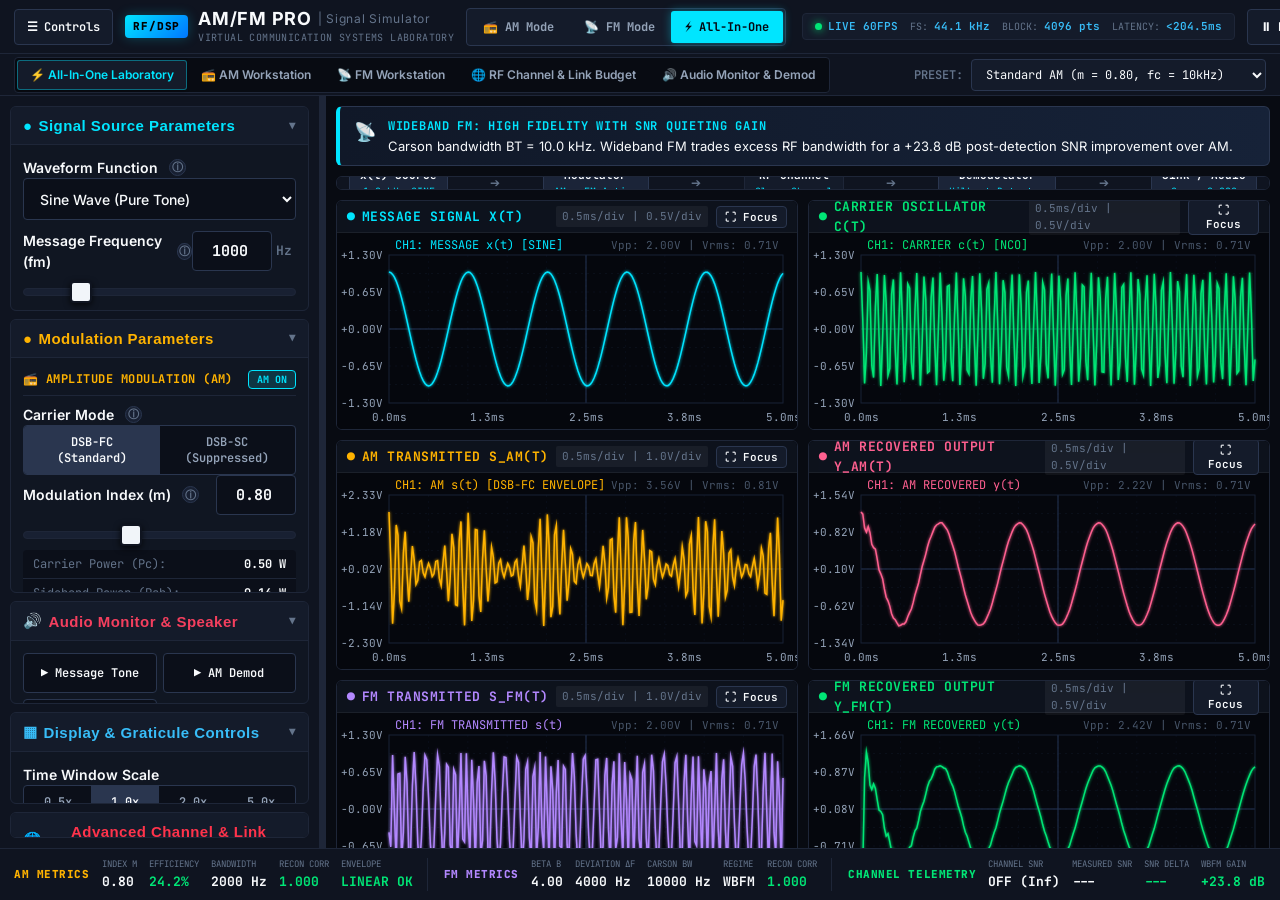
==== commit 3934fa18: "Professional responsive UI/UX redesign: 100% zoom optimization, resizable drawer control panel, acco" ====
--- a/docs/simulator.html
+++ b/docs/simulator.html
@@ -3,63 +3,82 @@
 <head>
   <meta charset="UTF-8">
   <meta name="viewport" content="width=device-width, initial-scale=1.0">
-  <title>AM/FM PRO | RF & DSP Laboratory Workstation</title>
+  <title>AM/FM PRO | Virtual Communication Systems Laboratory</title>
   <link rel="stylesheet" href="style.css">
 </head>
 <body data-view="all">
 
-  <!-- ==================== 1. TOP INSTRUMENT HEADER ==================== -->
+  <!-- ==================== 1. TOP APPLICATION HEADER ==================== -->
   <header class="inst-header">
-    <div class="inst-branding">
-      <span class="inst-logo-badge">RF/DSP</span>
-      <div class="inst-title-block">
-        <h1>AM/FM PRO <span style="font-weight:400; color:var(--text-dim); font-size:12px;">| Precision Signal Lab</span></h1>
-        <div class="inst-subtitle">Virtual Communication Engineering Workstation</div>
-      </div>
-    </div>
-
-    <!-- Active Hardware & Engine Telemetry -->
-    <div class="inst-telemetry">
-      <div class="telem-item">
-        <span class="pulse-dot" id="led-status"></span>
-        <span class="telem-label">Engine:</span>
-        <span class="telem-val" id="stat-engine">LIVE 60FPS</span>
-      </div>
-      <div class="telem-item">
-        <span class="telem-label">Fs:</span>
-        <span class="telem-val">44.1 kHz</span>
-      </div>
-      <div class="telem-item">
-        <span class="telem-label">Block:</span>
-        <span class="telem-val">4096 pts</span>
-      </div>
-      <div class="telem-item">
-        <span class="telem-label">Latency:</span>
-        <span class="telem-val" id="stat-latency">&lt;2.1ms</span>
-      </div>
-    </div>
-
-    <!-- Toolbar Action Buttons -->
+    <div class="header-left">
+      <!-- Mobile / Responsive Drawer Toggle Button -->
+      <button type="button" id="btn-toggle-drawer" class="btn-tool btn-drawer-toggle" title="Toggle Control Panel">
+        <span class="icon-menu">☰</span> <span class="drawer-btn-label">Controls</span>
+      </button>
+
+      <!-- Instrument Branding -->
+      <div class="inst-branding">
+        <span class="inst-logo-badge">RF/DSP</span>
+        <div class="inst-title-block">
+          <h1>AM/FM PRO <span class="title-sub-tag">| Signal Simulator</span></h1>
+          <div class="inst-subtitle">Virtual Communication Systems Laboratory</div>
+        </div>
+      </div>
+    </div>
+
+    <!-- Center: Prominent AM / FM / All Mode Selector -->
+    <div class="header-center">
+      <div class="header-mode-selector" id="header-mode-selector">
+        <button type="button" class="btn-mode-tab" data-mode="am">📻 AM Mode</button>
+        <button type="button" class="btn-mode-tab" data-mode="fm">📡 FM Mode</button>
+        <button type="button" class="btn-mode-tab active" data-mode="all">⚡ All-In-One</button>
+      </div>
+
+      <!-- Engine Telemetry Badge -->
+      <div class="inst-telemetry">
+        <div class="telem-item">
+          <span class="pulse-dot" id="led-status"></span>
+          <span class="telem-val" id="stat-engine">LIVE 60FPS</span>
+        </div>
+        <div class="telem-item">
+          <span class="telem-label">Fs:</span>
+          <span class="telem-val">44.1 kHz</span>
+        </div>
+        <div class="telem-item">
+          <span class="telem-label">Block:</span>
+          <span class="telem-val">4096 pts</span>
+        </div>
+        <div class="telem-item">
+          <span class="telem-label">Latency:</span>
+          <span class="telem-val" id="stat-latency">&lt;2.1ms</span>
+        </div>
+      </div>
+    </div>
+
+    <!-- Right: Instrument Tools & Transport -->
     <div class="inst-actions">
-      <button type="button" id="btn-freeze" class="btn-tool" title="Freeze waveform rendering (spacebar)">
-        <span id="freeze-icon">⏸</span> <span id="freeze-text">FREEZE</span>
+      <button type="button" id="btn-freeze" class="btn-tool" title="Freeze waveform rendering (Spacebar)">
+        <span id="freeze-icon">⏸</span> <span id="freeze-text">Pause</span>
+      </button>
+      <button type="button" id="btn-fullscreen" class="btn-tool" title="Toggle Fullscreen Mode (F11)">
+        ⛶ Fullscreen
+      </button>
+      <button type="button" id="btn-theory-modal" class="btn-tool" title="Open ECE communication formulas & theory">
+        📖 Theory
       </button>
       <button type="button" id="btn-export-png" class="btn-tool" title="Capture high-resolution oscilloscope plot">
-        📸 EXPORT PNG
+        📸 Export
       </button>
-      <button type="button" id="btn-theory-modal" class="btn-tool" title="Open RF communication theory & formulas reference">
-        📖 THEORY
+      <button type="button" id="btn-reset" class="btn-tool btn-danger" title="Reset all instrument dials to factory calibration">
+        🔄 Reset
       </button>
-      <button type="button" id="btn-reset" class="btn-tool" style="color:var(--state-danger);" title="Reset all instrument dials to factory calibration">
-        🔄 RESET
-      </button>
-      <a href="index.html" class="btn-tool" style="text-decoration:none;">
-        🏠 HOME
+      <a href="index.html" class="btn-tool" style="text-decoration:none;" title="Return to Overview">
+        🏠 Home
       </a>
     </div>
   </header>
 
-  <!-- ==================== 2. WORKFLOW MODULE BAR ==================== -->
+  <!-- ==================== 2. WORKFLOW MODULE & PRESET BAR ==================== -->
   <nav class="inst-workflow-bar">
     <div class="workflow-tabs">
       <button type="button" class="tab-btn active tab-all" data-tab="all">⚡ All-In-One Laboratory</button>
@@ -69,9 +88,9 @@
       <button type="button" class="tab-btn" data-tab="audio">🔊 Audio Monitor &amp; Demod</button>
     </div>
 
-    <!-- Instrument Presets Selector -->
+    <!-- Quick Presets Dropdown -->
     <div class="quick-presets-group">
-      <span style="color:var(--text-dim);">PRESET:</span>
+      <label for="sel-preset" style="color:var(--text-dim); font-weight:600;">PRESET:</label>
       <select id="sel-preset" class="preset-select">
         <option value="default">Standard AM (m = 0.80, fc = 10kHz)</option>
         <option value="am-overmod">⚠️ AM Overmodulation (m = 1.35)</option>
@@ -84,261 +103,358 @@
     </div>
   </nav>
 
+  <!-- Drawer Overlay for Mobile / Tablet / Drawer Mode -->
+  <div class="drawer-overlay" id="drawer-overlay"></div>
+
   <!-- ==================== 3. APP SHELL LAYOUT ==================== -->
   <div class="inst-shell">
 
-    <!-- LEFT SIDEBAR: STRUCTURED PARAMETER RACK -->
-    <aside class="inst-rack">
-
-      <!-- GROUP A: MESSAGE SIGNAL -->
-      <section class="param-card">
-        <div class="param-card-header">
+    <!-- LEFT SIDEBAR: DEDICATED RESIZABLE CONTROL PANEL -->
+    <aside class="inst-rack" id="inst-rack">
+
+      <!-- Drawer Header Bar (Visible on mobile/drawer mode) -->
+      <div class="rack-drawer-header">
+        <div class="drawer-title-wrap">
+          <span class="icon-gear">⚙</span>
+          <span class="rack-drawer-title">SIMULATION CONTROLS</span>
+        </div>
+        <button type="button" class="btn-close-drawer" id="btn-close-drawer" title="Close Drawer">✕ Close</button>
+      </div>
+
+      <!-- SECTION 1: SIGNAL PARAMETERS (Open by Default) -->
+      <section class="param-card accordion-card" id="card-signal">
+        <button type="button" class="accordion-header" aria-expanded="true">
           <div class="card-title-badge badge-msg">
-            <span>●</span> <span>Message Source x(t)</span>
-          </div>
-          <span class="ctrl-limits">10Hz - 5kHz</span>
-        </div>
-
-        <div class="ctrl-row">
-          <label class="ctrl-title" for="msg-type">Waveform Function</label>
-          <select id="msg-type" class="inst-select">
-            <option value="sine">Sine Wave (Pure Tone)</option>
-            <option value="square">Square Wave (Harmonics)</option>
-            <option value="triangle">Triangle Wave</option>
-            <option value="sawtooth">Sawtooth Ramp</option>
-            <option value="audio-file">📁 Audio File (WAV/MP3)</option>
-            <option value="mic">🎤 Live Microphone</option>
-          </select>
-        </div>
-
-        <!-- Audio File Upload UI -->
-        <div id="audio-file-controls" style="display:none; margin: 6px 0; padding: 6px; background:var(--bg-input); border-radius:var(--radius-sm);">
-          <input type="file" id="audio-file-input" accept="audio/*" style="display:none;">
-          <button type="button" id="btn-choose-file" class="btn-tool" style="width:100%; justify-content:center;">📁 Browse Audio File</button>
-          <span id="audio-file-name" style="font-size:10px; color:var(--sig-message); display:block; margin-top:4px; word-break:break-all;"></span>
-        </div>
-
-        <!-- Live Microphone UI -->
-        <div id="mic-controls" style="display:none; margin: 6px 0; padding: 6px; background:var(--bg-input); border-radius:var(--radius-sm);">
-          <button type="button" id="btn-toggle-mic" class="btn-tool" style="width:100%; justify-content:center;">🎤 Enable Microphone</button>
-          <span id="mic-status" style="font-size:10px; color:var(--text-dim); display:block; margin-top:4px; text-align:center;">Mic: Idle</span>
-        </div>
-
-        <!-- Frequency fm -->
-        <div class="ctrl-row">
-          <div class="ctrl-label-line">
-            <span class="ctrl-title">Frequency (fm)</span>
-            <span class="ctrl-readout"><span id="val-fm">1000</span> <span class="ctrl-unit">Hz</span></span>
-          </div>
-          <div class="range-container">
-            <input type="range" id="slider-fm" class="inst-slider" min="100" max="5000" value="1000" step="50">
-            <input type="number" id="num-fm" class="inst-numbox" min="100" max="5000" value="1000" step="50">
-          </div>
-        </div>
-
-        <!-- Amplitude Am -->
-        <div class="ctrl-row">
-          <div class="ctrl-label-line">
-            <span class="ctrl-title">Amplitude (Am)</span>
-            <span class="ctrl-readout"><span id="val-am">1.00</span> <span class="ctrl-unit">V</span></span>
-          </div>
-          <div class="range-container">
-            <input type="range" id="slider-am" class="inst-slider" min="10" max="200" value="100" step="5">
-            <input type="number" id="num-am" class="inst-numbox" min="0.10" max="2.00" value="1.00" step="0.05">
+            <span>●</span> <span>Signal Source Parameters</span>
+          </div>
+          <span class="accordion-arrow">▼</span>
+        </button>
+
+        <div class="accordion-body">
+          <div class="ctrl-row">
+            <label class="ctrl-title" for="msg-type">
+              Waveform Function
+              <span class="tooltip-trigger" data-tooltip="Modulating baseband message signal type x(t).">ⓘ</span>
+            </label>
+            <select id="msg-type" class="inst-select">
+              <option value="sine">Sine Wave (Pure Tone)</option>
+              <option value="square">Square Wave (Harmonics)</option>
+              <option value="triangle">Triangle Wave</option>
+              <option value="sawtooth">Sawtooth Ramp</option>
+              <option value="audio-file">📁 Audio File (WAV/MP3)</option>
+              <option value="mic">🎤 Live Microphone</option>
+            </select>
+          </div>
+
+          <!-- Audio File Upload UI -->
+          <div id="audio-file-controls" class="sub-dock-box" style="display:none;">
+            <input type="file" id="audio-file-input" accept="audio/*" style="display:none;">
+            <button type="button" id="btn-choose-file" class="btn-tool btn-block">📁 Choose Audio File</button>
+            <span id="audio-file-name" class="file-name-tag"></span>
+          </div>
+
+          <!-- Live Microphone UI -->
+          <div id="mic-controls" class="sub-dock-box" style="display:none;">
+            <button type="button" id="btn-toggle-mic" class="btn-tool btn-block">🎤 Enable Microphone</button>
+            <span id="mic-status" class="status-tag">Mic: Idle</span>
+          </div>
+
+          <!-- Message Frequency fm -->
+          <div class="ctrl-row">
+            <div class="ctrl-label-line">
+              <label class="ctrl-title" for="slider-fm">
+                Message Frequency (fm)
+                <span class="tooltip-trigger" data-tooltip="Baseband message frequency in Hertz. Maximum is constrained below Nyquist limit Fs/2.">ⓘ</span>
+              </label>
+              <div class="ctrl-readout-wrap">
+                <input type="number" id="num-fm" class="inst-numbox" min="100" max="5000" value="1000" step="50">
+                <span class="ctrl-unit">Hz</span>
+              </div>
+            </div>
+            <div class="range-container">
+              <input type="range" id="slider-fm" class="inst-slider" min="100" max="5000" value="1000" step="50">
+            </div>
+          </div>
+
+          <!-- Message Amplitude Am -->
+          <div class="ctrl-row">
+            <div class="ctrl-label-line">
+              <label class="ctrl-title" for="slider-am">
+                Message Amplitude (Am)
+                <span class="tooltip-trigger" data-tooltip="Peak voltage amplitude of the baseband modulating signal.">ⓘ</span>
+              </label>
+              <div class="ctrl-readout-wrap">
+                <input type="number" id="num-am" class="inst-numbox" min="0.10" max="2.00" value="1.00" step="0.05">
+                <span class="ctrl-unit">V</span>
+              </div>
+            </div>
+            <div class="range-container">
+              <input type="range" id="slider-am" class="inst-slider" min="10" max="200" value="100" step="5">
+            </div>
+          </div>
+
+          <!-- Carrier Frequency fc -->
+          <div class="ctrl-row">
+            <div class="ctrl-label-line">
+              <label class="ctrl-title" for="slider-fc">
+                Carrier Frequency (fc)
+                <span class="tooltip-trigger" data-tooltip="High-frequency RF sinusoidal carrier used to translate baseband spectrum.">ⓘ</span>
+              </label>
+              <div class="ctrl-readout-wrap">
+                <input type="number" id="num-fc" class="inst-numbox" min="2000" max="18000" value="10000" step="250">
+                <span class="ctrl-unit">Hz</span>
+              </div>
+            </div>
+            <div class="range-container">
+              <input type="range" id="slider-fc" class="inst-slider" min="2000" max="18000" value="10000" step="250">
+            </div>
+          </div>
+
+          <!-- Carrier Amplitude Ac -->
+          <div class="ctrl-row">
+            <div class="ctrl-label-line">
+              <label class="ctrl-title" for="slider-ac">
+                Carrier Amplitude (Ac)
+                <span class="tooltip-trigger" data-tooltip="Peak unmodulated sinusoidal carrier voltage.">ⓘ</span>
+              </label>
+              <div class="ctrl-readout-wrap">
+                <input type="number" id="num-ac" class="inst-numbox" min="0.10" max="2.00" value="1.00" step="0.05">
+                <span class="ctrl-unit">V</span>
+              </div>
+            </div>
+            <div class="range-container">
+              <input type="range" id="slider-ac" class="inst-slider" min="10" max="200" value="100" step="5">
+            </div>
           </div>
         </div>
       </section>
 
-      <!-- GROUP B: CARRIER NCO -->
-      <section class="param-card">
-        <div class="param-card-header">
-          <div class="card-title-badge badge-car">
-            <span>●</span> <span>Carrier Oscillator c(t)</span>
-          </div>
-          <span class="ctrl-limits">2kHz - 18kHz</span>
-        </div>
-
-        <!-- Frequency fc -->
-        <div class="ctrl-row">
-          <div class="ctrl-label-line">
-            <span class="ctrl-title">Carrier Frequency (fc)</span>
-            <span class="ctrl-readout"><span id="val-fc">10000</span> <span class="ctrl-unit">Hz</span></span>
-          </div>
-          <div class="range-container">
-            <input type="range" id="slider-fc" class="inst-slider" min="2000" max="18000" value="10000" step="250">
-            <input type="number" id="num-fc" class="inst-numbox" min="2000" max="18000" value="10000" step="250">
-          </div>
-        </div>
-
-        <!-- Amplitude Ac -->
-        <div class="ctrl-row">
-          <div class="ctrl-label-line">
-            <span class="ctrl-title">Carrier Amplitude (Ac)</span>
-            <span class="ctrl-readout"><span id="val-ac">1.00</span> <span class="ctrl-unit">V</span></span>
-          </div>
-          <div class="range-container">
-            <input type="range" id="slider-ac" class="inst-slider" min="10" max="200" value="100" step="5">
-            <input type="number" id="num-ac" class="inst-numbox" min="0.10" max="2.00" value="1.00" step="0.05">
-          </div>
+      <!-- SECTION 2: MODULATION PARAMETERS (Open by Default) -->
+      <section class="param-card accordion-card" id="card-modulation">
+        <button type="button" class="accordion-header" aria-expanded="true">
+          <div class="card-title-badge badge-am">
+            <span>●</span> <span>Modulation Parameters</span>
+          </div>
+          <span class="accordion-arrow">▼</span>
+        </button>
+
+        <div class="accordion-body">
+
+          <!-- AM Controls (Shown in AM / All mode) -->
+          <div class="mode-am-only-card">
+            <div class="card-sub-heading" style="color:var(--sig-am);">
+              <span>📻 AMPLITUDE MODULATION (AM)</span>
+              <button type="button" id="toggle-am" class="btn-badge-toggle active">AM ON</button>
+            </div>
+
+            <div class="ctrl-row">
+              <label class="ctrl-title">
+                Carrier Mode
+                <span class="tooltip-trigger" data-tooltip="DSB-FC transmits full carrier. DSB-SC suppresses carrier for 100% power efficiency.">ⓘ</span>
+              </label>
+              <div class="seg-switch">
+                <button type="button" class="seg-btn active" data-mode="DSB-FC" id="btn-mode-dsbfc">DSB-FC (Standard)</button>
+                <button type="button" class="seg-btn" data-mode="DSB-SC" id="btn-mode-dsbsc">DSB-SC (Suppressed)</button>
+              </div>
+              <select id="am-mode" style="display:none;">
+                <option value="DSB-FC" selected>DSB-FC</option>
+                <option value="DSB-SC">DSB-SC</option>
+              </select>
+            </div>
+
+            <!-- Modulation Index m -->
+            <div class="ctrl-row">
+              <div class="ctrl-label-line">
+                <label class="ctrl-title" for="slider-m">
+                  Modulation Index (m)
+                  <span class="tooltip-trigger" data-tooltip="AM modulation depth ratio (Am/Ac). m <= 1.0 ensures linear envelope detection; m > 1.0 causes overmodulation envelope distortion.">ⓘ</span>
+                </label>
+                <div class="ctrl-readout-wrap">
+                  <input type="number" id="num-m" class="inst-numbox" min="0.05" max="2.00" value="0.80" step="0.05">
+                </div>
+              </div>
+              <div class="range-container">
+                <input type="range" id="slider-m" class="inst-slider" min="5" max="200" value="80" step="5">
+              </div>
+            </div>
+
+            <!-- Overmodulation Alert Banner -->
+            <div id="alert-overmod" class="alert-banner" style="display:none;">
+              <span>⚠️</span>
+              <span>OVERMODULATION (m &gt; 1.0): Carrier envelope zero-crossing distortion active.</span>
+            </div>
+
+            <!-- Live Power Distribution Table -->
+            <table class="power-table">
+              <tbody>
+                <tr><td class="p-label">Carrier Power (Pc):</td><td class="p-val" id="pwr-pc">0.50 W</td></tr>
+                <tr><td class="p-label">Sideband Power (Psb):</td><td class="p-val" id="pwr-psb">0.16 W</td></tr>
+                <tr><td class="p-label">Total Power (Pt):</td><td class="p-val" id="pwr-pt">0.66 W</td></tr>
+                <tr><td class="p-label">Power Efficiency (η):</td><td class="p-val" id="pwr-eff" style="color:var(--sig-carrier);">24.2%</td></tr>
+              </tbody>
+            </table>
+          </div>
+
+          <!-- FM Controls (Shown in FM / All mode) -->
+          <div class="mode-fm-only-card" style="margin-top:10px;">
+            <div class="card-sub-heading" style="color:var(--sig-fm);">
+              <span>📡 FREQUENCY MODULATION (FM)</span>
+              <button type="button" id="toggle-fm" class="btn-badge-toggle active">FM ON</button>
+            </div>
+
+            <!-- Peak Frequency Deviation delta_f -->
+            <div class="ctrl-row">
+              <div class="ctrl-label-line">
+                <label class="ctrl-title" for="slider-df">
+                  Frequency Deviation (Δf)
+                  <span class="tooltip-trigger" data-tooltip="Peak instantaneous frequency deviation away from carrier frequency fc.">ⓘ</span>
+                </label>
+                <div class="ctrl-readout-wrap">
+                  <input type="number" id="num-df" class="inst-numbox" min="200" max="10000" value="4000" step="100">
+                  <span class="ctrl-unit">Hz</span>
+                </div>
+              </div>
+              <div class="range-container">
+                <input type="range" id="slider-df" class="inst-slider" min="200" max="10000" value="4000" step="100">
+              </div>
+            </div>
+
+            <table class="power-table">
+              <tbody>
+                <tr><td class="p-label">Modulation Index (β):</td><td class="p-val" id="pwr-beta">4.00</td></tr>
+                <tr><td class="p-label">Carson Bandwidth:</td><td class="p-val" id="pwr-carson" style="color:var(--sig-fm);">10.0 kHz</td></tr>
+                <tr><td class="p-label">FM Regime:</td><td class="p-val" id="pwr-fm-regime">WBFM</td></tr>
+                <tr><td class="p-label">FM Improvement Gain:</td><td class="p-val" id="pwr-fm-gain" style="color:var(--state-normal);">+19.8 dB</td></tr>
+              </tbody>
+            </table>
+          </div>
+
         </div>
       </section>
 
-      <!-- GROUP C: AM MODULATION -->
-      <section class="param-card mode-am-only-card">
-        <div class="param-card-header">
-          <div class="card-title-badge badge-am">
-            <span>●</span> <span>AM Modulator</span>
-          </div>
-          <button type="button" id="toggle-am" class="btn-tool active" style="padding:2px 8px; font-size:10px;">AM ON</button>
-        </div>
-
-        <div class="ctrl-row">
-          <label class="ctrl-title" for="am-mode">Carrier Mode</label>
-          <div class="seg-switch">
-            <button type="button" class="seg-btn active" data-mode="DSB-FC" id="btn-mode-dsbfc">DSB-FC (Standard)</button>
-            <button type="button" class="seg-btn" data-mode="DSB-SC" id="btn-mode-dsbsc">DSB-SC (Suppressed)</button>
-          </div>
-          <select id="am-mode" style="display:none;">
-            <option value="DSB-FC" selected>DSB-FC</option>
-            <option value="DSB-SC">DSB-SC</option>
-          </select>
-        </div>
-
-        <!-- Modulation Index m -->
-        <div class="ctrl-row">
-          <div class="ctrl-label-line">
-            <span class="ctrl-title">Modulation Index (m)</span>
-            <span class="ctrl-readout"><span id="val-m">0.80</span></span>
-          </div>
-          <div class="range-container">
-            <input type="range" id="slider-m" class="inst-slider" min="5" max="200" value="80" step="5">
-            <input type="number" id="num-m" class="inst-numbox" min="0.05" max="2.00" value="0.80" step="0.05">
-          </div>
-        </div>
-
-        <!-- Overmodulation Alert Banner -->
-        <div id="alert-overmod" class="alert-banner" style="display:none;">
-          <span>⚠️</span>
-          <span>OVERMODULATION (m &gt; 1.0): Zero-crossing envelope distortion occurs.</span>
-        </div>
-
-        <!-- Live Power Distribution Table -->
-        <table class="power-table">
-          <tbody>
-            <tr><td class="p-label">Carrier Power (Pc):</td><td class="p-val" id="pwr-pc">0.50 W</td></tr>
-            <tr><td class="p-label">Sideband Power (Psb):</td><td class="p-val" id="pwr-psb">0.16 W</td></tr>
-            <tr><td class="p-label">Total Power (Pt):</td><td class="p-val" id="pwr-pt">0.66 W</td></tr>
-            <tr><td class="p-label">Power Efficiency (η):</td><td class="p-val" id="pwr-eff" style="color:var(--sig-carrier);">24.2%</td></tr>
-          </tbody>
-        </table>
+      <!-- SECTION 3: SIMULATION & AUDIO LAB (Open by Default) -->
+      <section class="param-card accordion-card" id="card-audio">
+        <button type="button" class="accordion-header" aria-expanded="true">
+          <div class="card-title-badge badge-audio">
+            <span>🔊</span> <span>Audio Monitor &amp; Speaker</span>
+          </div>
+          <span class="accordion-arrow">▼</span>
+        </button>
+
+        <div class="accordion-body">
+          <div class="audio-dock-grid">
+            <button type="button" id="btn-play-msg" class="btn-audio">▶ Message Tone</button>
+            <button type="button" id="btn-play-am" class="btn-audio">▶ AM Demod</button>
+            <button type="button" id="btn-play-fm" class="btn-audio">▶ FM Demod</button>
+            <button type="button" id="btn-stop-audio" class="btn-audio btn-stop">⏹ Mute Speaker</button>
+          </div>
+          <div style="font-size:10px; color:var(--text-dim); text-align:center; margin-top:4px;" id="audio-status">
+            Speaker: Ready
+          </div>
+        </div>
       </section>
 
-      <!-- GROUP D: FM MODULATION -->
-      <section class="param-card mode-fm-only-card">
-        <div class="param-card-header">
-          <div class="card-title-badge badge-fm">
-            <span>●</span> <span>FM Modulator</span>
-          </div>
-          <button type="button" id="toggle-fm" class="btn-tool active" style="padding:2px 8px; font-size:10px;">FM ON</button>
-        </div>
-
-        <!-- Frequency Deviation delta_f -->
-        <div class="ctrl-row">
-          <div class="ctrl-label-line">
-            <span class="ctrl-title">Peak Frequency Deviation (Δf)</span>
-            <span class="ctrl-readout"><span id="val-df">4000</span> <span class="ctrl-unit">Hz</span></span>
-          </div>
-          <div class="range-container">
-            <input type="range" id="slider-df" class="inst-slider" min="200" max="10000" value="4000" step="100">
-            <input type="number" id="num-df" class="inst-numbox" min="200" max="10000" value="4000" step="100">
-          </div>
-        </div>
-
-        <table class="power-table">
-          <tbody>
-            <tr><td class="p-label">Modulation Index (β):</td><td class="p-val" id="pwr-beta">4.00</td></tr>
-            <tr><td class="p-label">Bandwidth (Carson):</td><td class="p-val" id="pwr-carson" style="color:var(--sig-fm);">10.0 kHz</td></tr>
-            <tr><td class="p-label">FM Regime:</td><td class="p-val" id="pwr-fm-regime">WBFM</td></tr>
-            <tr><td class="p-label">FM Improvement Gain:</td><td class="p-val" id="pwr-fm-gain" style="color:var(--state-normal);">+19.8 dB</td></tr>
-          </tbody>
-        </table>
+      <!-- SECTION 4: DISPLAY & SCALE SETTINGS (Open by Default) -->
+      <section class="param-card accordion-card" id="card-display">
+        <button type="button" class="accordion-header" aria-expanded="true">
+          <div class="card-title-badge" style="color:#38bdf8;">
+            <span>▦</span> <span>Display &amp; Graticule Controls</span>
+          </div>
+          <span class="accordion-arrow">▼</span>
+        </button>
+
+        <div class="accordion-body">
+          <div class="ctrl-row">
+            <label class="ctrl-title">Time Window Scale</label>
+            <div class="seg-switch" id="time-zoom-group">
+              <button type="button" class="seg-btn" data-scale="0.5">0.5x (10ms)</button>
+              <button type="button" class="seg-btn active" data-scale="1.0">1.0x (5ms)</button>
+              <button type="button" class="seg-btn" data-scale="2.0">2.0x (2.5ms)</button>
+              <button type="button" class="seg-btn" data-scale="5.0">5.0x (1ms)</button>
+            </div>
+          </div>
+
+          <div class="display-actions-row">
+            <button type="button" id="btn-toggle-grid" class="btn-tool active" style="flex:1;">▦ Graticule Grid: ON</button>
+            <button type="button" id="btn-autoscale" class="btn-tool" style="flex:1;">↺ Reset Zoom</button>
+          </div>
+        </div>
       </section>
 
-      <!-- GROUP E: CHANNEL & LINK BUDGET -->
-      <section class="param-card">
-        <div class="param-card-header">
+      <!-- SECTION 5: ADVANCED & RF CHANNEL (Collapsed by Default) -->
+      <section class="param-card accordion-card collapsed" id="card-advanced">
+        <button type="button" class="accordion-header" aria-expanded="false">
           <div class="card-title-badge badge-chan">
-            <span>●</span> <span>RF Channel &amp; AWGN Noise</span>
-          </div>
-          <button type="button" id="toggle-noise" class="btn-tool" style="padding:2px 8px; font-size:10px;">NOISE OFF</button>
-        </div>
-
-        <!-- Channel SNR -->
-        <div class="ctrl-row">
-          <div class="ctrl-label-line">
-            <span class="ctrl-title">Channel SNR</span>
-            <span class="ctrl-readout"><span id="val-snr">25</span> <span class="ctrl-unit">dB</span></span>
-          </div>
-          <div class="range-container">
-            <input type="range" id="slider-snr" class="inst-slider" min="-5" max="50" value="25" step="1">
-            <input type="number" id="num-snr" class="inst-numbox" min="-5" max="50" value="25" step="1">
-          </div>
-        </div>
-
-        <!-- Hardware Link Budget Sub-parameters -->
-        <div class="ctrl-row">
-          <div class="ctrl-label-line">
-            <span class="ctrl-title">Tx Power</span>
-            <span class="ctrl-readout"><span id="val-txpow">0</span> <span class="ctrl-unit">dBW</span></span>
-          </div>
-          <input type="range" id="slider-txpow" class="inst-slider" min="-20" max="30" value="0" step="1">
-        </div>
-
-        <div class="ctrl-row">
-          <div class="ctrl-label-line">
-            <span class="ctrl-title">Path Distance</span>
-            <span class="ctrl-readout"><span id="val-dist">1.0</span> <span class="ctrl-unit">km</span></span>
-          </div>
-          <input type="range" id="slider-dist" class="inst-slider" min="1" max="100" value="1" step="1">
-        </div>
-
-        <div class="ctrl-row">
-          <div class="ctrl-label-line">
-            <span class="ctrl-title">Rx Noise Figure (NF)</span>
-            <span class="ctrl-readout"><span id="val-nf">6</span> <span class="ctrl-unit">dB</span></span>
-          </div>
-          <input type="range" id="slider-nf" class="inst-slider" min="1" max="15" value="6" step="1">
-        </div>
-
-        <div class="ctrl-row">
-          <div class="ctrl-label-line">
-            <span class="ctrl-title">Rx Bandwidth (B)</span>
-            <span class="ctrl-readout"><span id="val-bw">10</span> <span class="ctrl-unit">kHz</span></span>
-          </div>
-          <input type="range" id="slider-bw" class="inst-slider" min="1" max="100" value="10" step="1">
+            <span>🌐</span> <span>Advanced Channel &amp; Link Budget</span>
+          </div>
+          <span class="accordion-arrow">▶</span>
+        </button>
+
+        <div class="accordion-body">
+          <!-- Channel Noise Toggle -->
+          <div class="card-sub-heading" style="color:var(--sig-noise);">
+            <span>AWGN CHANNEL NOISE</span>
+            <button type="button" id="toggle-noise" class="btn-badge-toggle">NOISE OFF</button>
+          </div>
+
+          <!-- Channel SNR -->
+          <div class="ctrl-row">
+            <div class="ctrl-label-line">
+              <label class="ctrl-title" for="slider-snr">
+                Channel SNR
+                <span class="tooltip-trigger" data-tooltip="Signal-to-Noise Ratio (Ps/Pn) in dB introduced by thermal AWGN.">ⓘ</span>
+              </label>
+              <div class="ctrl-readout-wrap">
+                <input type="number" id="num-snr" class="inst-numbox" min="-5" max="50" value="25" step="1">
+                <span class="ctrl-unit">dB</span>
+              </div>
+            </div>
+            <div class="range-container">
+              <input type="range" id="slider-snr" class="inst-slider" min="-5" max="50" value="25" step="1">
+            </div>
+          </div>
+
+          <!-- Hardware Link Budget Sub-parameters -->
+          <div class="ctrl-row">
+            <div class="ctrl-label-line">
+              <label class="ctrl-title" for="slider-txpow">Tx Power</label>
+              <span class="ctrl-readout"><span id="val-txpow">0</span> <span class="ctrl-unit">dBW</span></span>
+            </div>
+            <input type="range" id="slider-txpow" class="inst-slider" min="-20" max="30" value="0" step="1">
+          </div>
+
+          <div class="ctrl-row">
+            <div class="ctrl-label-line">
+              <label class="ctrl-title" for="slider-dist">Path Distance</label>
+              <span class="ctrl-readout"><span id="val-dist">1.0</span> <span class="ctrl-unit">km</span></span>
+            </div>
+            <input type="range" id="slider-dist" class="inst-slider" min="1" max="100" value="1" step="1">
+          </div>
+
+          <div class="ctrl-row">
+            <div class="ctrl-label-line">
+              <label class="ctrl-title" for="slider-nf">Rx Noise Figure (NF)</label>
+              <span class="ctrl-readout"><span id="val-nf">6</span> <span class="ctrl-unit">dB</span></span>
+            </div>
+            <input type="range" id="slider-nf" class="inst-slider" min="1" max="15" value="6" step="1">
+          </div>
+
+          <div class="ctrl-row">
+            <div class="ctrl-label-line">
+              <label class="ctrl-title" for="slider-bw">Rx Bandwidth (B)</label>
+              <span class="ctrl-readout"><span id="val-bw">10</span> <span class="ctrl-unit">kHz</span></span>
+            </div>
+            <input type="range" id="slider-bw" class="inst-slider" min="1" max="100" value="10" step="1">
+          </div>
         </div>
       </section>
 
-      <!-- GROUP F: AUDIO MONITOR SPEAKER -->
-      <section class="param-card">
-        <div class="param-card-header">
-          <div class="card-title-badge badge-audio">
-            <span>🔊</span> <span>Acoustic Monitor (Speaker)</span>
-          </div>
-          <span id="audio-status" style="font-size:9px; font-family:var(--font-mono); color:var(--text-dim);">IDLE</span>
-        </div>
-
-        <div class="audio-dock-grid">
-          <button type="button" id="btn-play-msg" class="btn-audio">▶ Message Tone</button>
-          <button type="button" id="btn-play-am" class="btn-audio">▶ AM Demod</button>
-          <button type="button" id="btn-play-fm" class="btn-audio">▶ FM Demod</button>
-          <button type="button" id="btn-stop-audio" class="btn-audio btn-stop">⏹ Mute Speaker</button>
-        </div>
-      </section>
-
     </aside>
 
-    <!-- CENTER INSTRUMENT WORKSTATION AREA -->
+    <!-- HORIZONTAL RESIZE DRAG HANDLE (Desktop) -->
+    <div class="panel-resizer" id="panel-resizer" title="Drag horizontally to resize control panel"></div>
+
+    <!-- CENTER INSTRUMENT WORKSTATION / WAVEFORM AREA -->
     <main class="inst-workstation">
 
       <!-- Smart Engineering Insight Card -->
@@ -378,9 +494,9 @@
         </div>
       </div>
 
-      <!-- Link Budget Chain Strip (shown when noise active) -->
+      <!-- Link Budget Chain Strip (shown when noise is enabled) -->
       <div class="link-budget-strip hidden" id="link-budget">
-        <span class="lb-title">Link Budget Chain:</span>
+        <span class="lb-title">Link Budget:</span>
         <div class="lb-chain">
           <div class="lb-pill"><span class="l-name">Tx Power</span><span class="l-val" id="lb-tx">0.0 dBW</span></div>
           <span style="color:var(--text-dim);">➔</span>
@@ -396,16 +512,19 @@
         </div>
       </div>
 
-      <!-- OSCILLOSCOPE BEZELS (2 cols x 3 rows in All-in-One, or dedicated single-mode) -->
+      <!-- MAIN OSCILLOSCOPE GRIDS (2x2 Layout on Desktop, 1-col on small screen, Focus-enabled) -->
       <div class="scope-viewport-grid" id="scope-grid">
 
         <!-- Scope 1: Message Signal -->
-        <div class="scope-bezel">
+        <div class="scope-bezel" id="bezel-scope-msg" data-scope-id="scope-msg">
           <div class="bezel-topbar">
             <div class="bezel-title" style="color:var(--sig-message);">
               <span>●</span> <span>MESSAGE SIGNAL x(t)</span>
             </div>
-            <span class="bezel-scale-tag" id="tag-msg-scale">0.5ms/div | 0.5V/div</span>
+            <div class="bezel-toolbar">
+              <span class="bezel-scale-tag" id="tag-msg-scale">0.5ms/div | 0.5V/div</span>
+              <button type="button" class="btn-scope-focus" title="Focus / Maximize this waveform">⛶ Focus</button>
+            </div>
           </div>
           <div class="bezel-canvas-wrap">
             <canvas id="scope-msg"></canvas>
@@ -413,12 +532,15 @@
         </div>
 
         <!-- Scope 2: Carrier NCO -->
-        <div class="scope-bezel">
+        <div class="scope-bezel" id="bezel-scope-carrier" data-scope-id="scope-carrier">
           <div class="bezel-topbar">
             <div class="bezel-title" style="color:var(--sig-carrier);">
               <span>●</span> <span>CARRIER OSCILLATOR c(t)</span>
             </div>
-            <span class="bezel-scale-tag">0.5ms/div | 0.5V/div</span>
+            <div class="bezel-toolbar">
+              <span class="bezel-scale-tag">0.5ms/div | 0.5V/div</span>
+              <button type="button" class="btn-scope-focus" title="Focus / Maximize this waveform">⛶ Focus</button>
+            </div>
           </div>
           <div class="bezel-canvas-wrap">
             <canvas id="scope-carrier"></canvas>
@@ -426,12 +548,15 @@
         </div>
 
         <!-- Scope 3: AM Modulated -->
-        <div class="scope-bezel mode-am-only">
+        <div class="scope-bezel mode-am-only" id="bezel-scope-am" data-scope-id="scope-am">
           <div class="bezel-topbar">
             <div class="bezel-title" style="color:var(--sig-am);">
               <span>●</span> <span id="label-scope-am">AM TRANSMITTED s_AM(t)</span>
             </div>
-            <span class="bezel-scale-tag" id="tag-am-scale">0.5ms/div | 1.0V/div</span>
+            <div class="bezel-toolbar">
+              <span class="bezel-scale-tag" id="tag-am-scale">0.5ms/div | 1.0V/div</span>
+              <button type="button" class="btn-scope-focus" title="Focus / Maximize this waveform">⛶ Focus</button>
+            </div>
           </div>
           <div class="bezel-canvas-wrap">
             <canvas id="scope-am"></canvas>
@@ -439,12 +564,15 @@
         </div>
 
         <!-- Scope 4: AM Demodulated Baseband -->
-        <div class="scope-bezel mode-am-only">
+        <div class="scope-bezel mode-am-only" id="bezel-scope-am-demod" data-scope-id="scope-am-demod">
           <div class="bezel-topbar">
             <div class="bezel-title" style="color:var(--sig-am-demod);">
               <span>●</span> <span>AM RECOVERED OUTPUT y_AM(t)</span>
             </div>
-            <span class="bezel-scale-tag">0.5ms/div | 0.5V/div</span>
+            <div class="bezel-toolbar">
+              <span class="bezel-scale-tag">0.5ms/div | 0.5V/div</span>
+              <button type="button" class="btn-scope-focus" title="Focus / Maximize this waveform">⛶ Focus</button>
+            </div>
           </div>
           <div class="bezel-canvas-wrap">
             <canvas id="scope-am-demod"></canvas>
@@ -452,12 +580,15 @@
         </div>
 
         <!-- Scope 5: FM Modulated -->
-        <div class="scope-bezel mode-fm-only">
+        <div class="scope-bezel mode-fm-only" id="bezel-scope-fm" data-scope-id="scope-fm">
           <div class="bezel-topbar">
             <div class="bezel-title" style="color:var(--sig-fm);">
               <span>●</span> <span>FM TRANSMITTED s_FM(t)</span>
             </div>
-            <span class="bezel-scale-tag">0.5ms/div | 1.0V/div</span>
+            <div class="bezel-toolbar">
+              <span class="bezel-scale-tag">0.5ms/div | 1.0V/div</span>
+              <button type="button" class="btn-scope-focus" title="Focus / Maximize this waveform">⛶ Focus</button>
+            </div>
           </div>
           <div class="bezel-canvas-wrap">
             <canvas id="scope-fm"></canvas>
@@ -465,12 +596,15 @@
         </div>
 
         <!-- Scope 6: FM Demodulated Baseband -->
-        <div class="scope-bezel mode-fm-only">
+        <div class="scope-bezel mode-fm-only" id="bezel-scope-fm-demod" data-scope-id="scope-fm-demod">
           <div class="bezel-topbar">
             <div class="bezel-title" style="color:var(--sig-fm-demod);">
               <span>●</span> <span>FM RECOVERED OUTPUT y_FM(t)</span>
             </div>
-            <span class="bezel-scale-tag">0.5ms/div | 0.5V/div</span>
+            <div class="bezel-toolbar">
+              <span class="bezel-scale-tag">0.5ms/div | 0.5V/div</span>
+              <button type="button" class="btn-scope-focus" title="Focus / Maximize this waveform">⛶ Focus</button>
+            </div>
           </div>
           <div class="bezel-canvas-wrap">
             <canvas id="scope-fm-demod"></canvas>
@@ -480,15 +614,18 @@
       </div>
 
       <!-- SPECTRUM ANALYZER VIEWPORT ROW -->
-      <div class="spectrum-viewport-row">
+      <div class="spectrum-viewport-row" id="spectrum-row">
 
         <!-- AM Spectrum -->
-        <div class="scope-bezel spectrum-bezel mode-am-only">
+        <div class="scope-bezel spectrum-bezel mode-am-only" id="bezel-spec-am" data-scope-id="spec-am">
           <div class="bezel-topbar">
             <div class="bezel-title" style="color:var(--sig-am);">
               <span>📊</span> <span>AM RF POWER SPECTRUM</span>
             </div>
-            <span class="bezel-scale-tag">10 dB/div | 2.5 kHz/div</span>
+            <div class="bezel-toolbar">
+              <span class="bezel-scale-tag">10 dB/div | 2.5 kHz/div</span>
+              <button type="button" class="btn-scope-focus" title="Focus / Maximize this spectrum">⛶ Focus</button>
+            </div>
           </div>
           <div class="bezel-canvas-wrap">
             <canvas id="spec-am"></canvas>
@@ -496,12 +633,15 @@
         </div>
 
         <!-- FM Spectrum -->
-        <div class="scope-bezel spectrum-bezel mode-fm-only">
+        <div class="scope-bezel spectrum-bezel mode-fm-only" id="bezel-spec-fm" data-scope-id="spec-fm">
           <div class="bezel-topbar">
             <div class="bezel-title" style="color:var(--sig-fm);">
               <span>📊</span> <span>FM RF POWER SPECTRUM</span>
             </div>
-            <span class="bezel-scale-tag">10 dB/div | 2.5 kHz/div</span>
+            <div class="bezel-toolbar">
+              <span class="bezel-scale-tag">10 dB/div | 2.5 kHz/div</span>
+              <button type="button" class="btn-scope-focus" title="Focus / Maximize this spectrum">⛶ Focus</button>
+            </div>
           </div>
           <div class="bezel-canvas-wrap">
             <canvas id="spec-fm"></canvas>
@@ -513,9 +653,9 @@
     </main>
   </div>
 
-  <!-- ==================== 4. FOOTER TELEMETRY BAR ==================== -->
+  <!-- ==================== 4. FOOTER TELEMETRY STATUS BAR ==================== -->
   <footer class="inst-metrics-footer">
-    <div class="metric-group">
+    <div class="metric-group mode-am-only">
       <span class="metric-group-title m-am">AM METRICS</span>
       <div class="m-cell">
         <span class="m-cell-label">Index m</span>
@@ -539,7 +679,7 @@
       </div>
     </div>
 
-    <div class="metric-group">
+    <div class="metric-group mode-fm-only">
       <span class="metric-group-title m-fm">FM METRICS</span>
       <div class="m-cell">
         <span class="m-cell-label">Beta β</span>
--- a/docs/style.css
+++ b/docs/style.css
@@ -1,56 +1,80 @@
 @import url('https://fonts.googleapis.com/css2?family=Inter:wght@400;500;600;700&family=JetBrains+Mono:wght@400;500;600;700&display=swap');
 
 /* ==========================================================================
-   AM/FM PRO — RF & DSP INSTRUMENTATION DESIGN SYSTEM
-   Theme: Precision Scientific & Test Equipment (Keysight / Tektronix Caliber)
+   AM/FM PRO — RF & DSP INSTRUMENTATION DESIGN SYSTEM v4.0
+   Theme: Precision Scientific Test Bench (Keysight / Tektronix Caliber)
+   Responsive, Accessible, and 100% Zoom Optimized
    ========================================================================== */
 
 :root {
   /* Surface & Chassis Hierarchy */
   --bg-app: #080b12;             /* Deep bench chassis */
   --bg-surface: #0f1420;         /* Primary panel bezel */
-  --bg-card: #151b2a;            /* Sub-assembly enclosure */
-  --bg-card-hover: #1a2235;      /* Interactive elevation */
-  --bg-display: #05070d;         /* CRT / High-contrast LCD graticule viewport */
-  --bg-control: #1a2234;         /* Inset control well */
-  --bg-input: #0e1320;           /* Field input background */
-
-  /* Precision Engineering Hairlines */
-  --border-dim: #1e2638;         /* Subtle structural separator */
-  --border-med: #2a354d;         /* Standard panel border */
-  --border-bright: #3e4d6d;      /* Focused card boundary */
-  --border-active: #00e5ff;      /* Active state border */
-
-  /* Semantic Signal Colors — STRICT ENGINEERING TAXONOMY */
-  --sig-message: #00e5ff;        /* Cyan: Baseband Message Input x(t) */
-  --sig-carrier: #00e676;        /* Phosphor Green: Carrier NCO c(t) */
-  --sig-am: #ffb300;             /* Precision Amber/Gold: AM Modulated s_AM(t) */
+  --bg-card: #141b2a;            /* Enclosure module background */
+  --bg-card-hover: #1b2438;      /* Interactive hover state */
+  --bg-display: #05070d;         /* High-contrast CRT/LCD graticule viewport */
+  --bg-control: #182032;         /* Inset slider / control well */
+  --bg-input: #0b0f19;           /* Number & text input background */
+
+  /* Precision Engineering Borders */
+  --border-dim: #1e2638;         /* Structural subtle hairline */
+  --border-med: #2a364f;         /* Standard panel border */
+  --border-bright: #3f4f72;      /* Hovered or focused boundary */
+  --border-active: #00e5ff;      /* Highlight accent border */
+
+  /* Semantic Signal Color Taxonomies */
+  --sig-message: #00e5ff;        /* Cyan: Baseband Message x(t) */
+  --sig-carrier: #00e676;        /* Phosphor Green: Carrier Oscillator c(t) */
+  --sig-am: #ffb300;             /* Precision Gold: AM Modulated s_AM(t) */
   --sig-am-demod: #ff6090;       /* Rose: AM Recovered Baseband */
-  --sig-fm: #b388ff;             /* Scientific Violet: FM Modulated s_FM(t) */
-  --sig-fm-demod: #00e676;       /* Bright Green: FM Recovered Baseband */
-  --sig-inst-freq: #7c4dff;      /* Deep Purple: Instantaneous Frequency f(t) */
-  --sig-noise: #ff334b;          /* Crimson: Channel AWGN & Noise Floor */
-
-  /* State & Diagnostic Semantics */
-  --state-normal: #00e676;       /* Valid / Within Spec */
-  --state-warn: #ff9100;         /* Overmodulation / Approaching Limits */
-  --state-danger: #ff1744;       /* Clipping / Severe Distortion / Low SNR */
-  --state-info: #00b0ff;         /* Informational telemetry */
+  --sig-fm: #b388ff;             /* Scientific Purple: FM Modulated s_FM(t) */
+  --sig-fm-demod: #00e676;       /* Phosphor Green: FM Recovered Baseband */
+  --sig-inst-freq: #7c4dff;      /* Deep Purple: Instantaneous Frequency */
+  --sig-noise: #ff334b;          /* Crimson: Channel AWGN & Noise */
+
+  /* State Semantics */
+  --state-normal: #00e676;       /* Normal / Within spec */
+  --state-warn: #ff9100;         /* Overmodulation alert */
+  --state-danger: #ff1744;       /* Clipping / Severe distortion */
+  --state-info: #38bdf8;         /* Diagnostic information */
 
   /* Typography Colors */
-  --text-primary: #f1f5f9;       /* High-contrast graticule readouts */
-  --text-secondary: #94a3b8;     /* Parameter labels & secondary metadata */
+  --text-primary: #f8fafc;       /* High-contrast primary text */
+  --text-secondary: #94a3b8;     /* Field labels & descriptions */
   --text-dim: #64748b;           /* Inactive units & helper tags */
   --text-mono-accent: #38bdf8;   /* Monospace readout highlight */
 
-  /* Typography Families */
+  /* Typography Families & Hierarchy */
   --font-sans: 'Inter', -apple-system, BlinkMacSystemFont, 'Segoe UI', sans-serif;
-  --font-mono: 'JetBrains Mono', 'Fira Code', 'Consolas', monospace;
-
-  /* Layout Constants */
-  --header-height: 52px;
-  --toolbar-height: 38px;
-  --metrics-height: 48px;
+  --font-mono: 'JetBrains Mono', 'Consolas', monospace;
+
+  --font-size-title: 18px;
+  --font-size-section: 15px;
+  --font-size-label: 14px;
+  --font-size-val: 15px;
+  --font-size-scope-title: 13px;
+  --font-size-axis: 12px;
+
+  /* Spacing System */
+  --space-1: 4px;
+  --space-2: 8px;
+  --space-3: 12px;
+  --space-4: 16px;
+  --space-5: 20px;
+  --space-6: 24px;
+
+  /* Touch & Click Targets */
+  --ctrl-height: 40px;
+  --btn-height: 42px;
+  --input-height: 40px;
+  --slider-track-height: 8px;
+  --slider-thumb-size: 22px;
+
+  /* Layout Heights & Widths */
+  --panel-width: 340px;
+  --header-height: 54px;
+  --toolbar-height: 42px;
+  --metrics-height: 52px;
   --radius-sm: 4px;
   --radius-md: 6px;
   --radius-lg: 8px;
@@ -69,14 +93,14 @@
   background-color: var(--bg-app);
   color: var(--text-primary);
   font-family: var(--font-sans);
-  font-size: 13px;
+  font-size: 14px;
   line-height: 1.5;
   -webkit-font-smoothing: antialiased;
   -moz-osx-font-smoothing: grayscale;
 }
 
 /* ==========================================================================
-   INSTRUMENT HEADER & STATUS BAR
+   1. TOP APPLICATION HEADER
    ========================================================================== */
 .inst-header {
   height: var(--header-height);
@@ -85,15 +109,45 @@
   display: flex;
   align-items: center;
   justify-content: space-between;
-  padding: 0 16px;
+  padding: 0 14px;
   z-index: 50;
   user-select: none;
+  gap: 12px;
+}
+
+.header-left {
+  display: flex;
+  align-items: center;
+  gap: 12px;
+  flex-shrink: 0;
+}
+
+.btn-drawer-toggle {
+  display: inline-flex;
+  align-items: center;
+  gap: 6px;
+  padding: 6px 12px;
+  background: var(--bg-card);
+  border: 1px solid var(--border-med);
+  color: var(--text-primary);
+  font-family: var(--font-mono);
+  font-weight: 700;
+  font-size: 13px;
+  border-radius: var(--radius-sm);
+  cursor: pointer;
+  min-height: 36px;
+  transition: all 0.15s ease;
+}
+
+.btn-drawer-toggle:hover {
+  border-color: var(--sig-message);
+  color: var(--sig-message);
 }
 
 .inst-branding {
   display: flex;
   align-items: center;
-  gap: 12px;
+  gap: 10px;
 }
 
 .inst-logo-badge {
@@ -109,13 +163,20 @@
 }
 
 .inst-title-block h1 {
-  font-size: 14px;
+  font-size: var(--font-size-title);
   font-weight: 700;
-  letter-spacing: 0.06em;
-  color: var(--text-primary);
-  display: flex;
-  align-items: center;
-  gap: 8px;
+  letter-spacing: 0.04em;
+  color: var(--text-primary);
+  display: flex;
+  align-items: center;
+  gap: 6px;
+  line-height: 1.2;
+}
+
+.title-sub-tag {
+  font-weight: 400;
+  color: var(--text-dim);
+  font-size: 12px;
 }
 
 .inst-subtitle {
@@ -126,14 +187,67 @@
   text-transform: uppercase;
 }
 
-/* Header Telemetry Pill */
+/* Center Header: Mode Switcher & Telemetry */
+.header-center {
+  display: flex;
+  align-items: center;
+  gap: 16px;
+  flex-shrink: 0;
+}
+
+.header-mode-selector {
+  display: flex;
+  background: var(--bg-card);
+  border: 1px solid var(--border-med);
+  padding: 2px;
+  border-radius: var(--radius-sm);
+  gap: 2px;
+}
+
+.btn-mode-tab {
+  background: transparent;
+  border: none;
+  color: var(--text-secondary);
+  font-family: var(--font-mono);
+  font-size: 12px;
+  font-weight: 700;
+  padding: 5px 14px;
+  border-radius: 3px;
+  cursor: pointer;
+  transition: all 0.15s ease;
+  min-height: 32px;
+}
+
+.btn-mode-tab:hover {
+  color: var(--text-primary);
+}
+
+.btn-mode-tab.active {
+  background: var(--sig-message);
+  color: #040812;
+  box-shadow: 0 0 10px rgba(0, 229, 255, 0.4);
+}
+
+.btn-mode-tab[data-mode="am"].active {
+  background: var(--sig-am);
+  color: #040812;
+  box-shadow: 0 0 10px rgba(255, 179, 0, 0.4);
+}
+
+.btn-mode-tab[data-mode="fm"].active {
+  background: var(--sig-fm);
+  color: #040812;
+  box-shadow: 0 0 10px rgba(179, 136, 255, 0.4);
+}
+
+/* Telemetry Pill */
 .inst-telemetry {
   display: flex;
   align-items: center;
-  gap: 16px;
+  gap: 12px;
   background-color: var(--bg-card);
   border: 1px solid var(--border-dim);
-  padding: 4px 14px;
+  padding: 4px 12px;
   border-radius: var(--radius-sm);
   font-family: var(--font-mono);
   font-size: 11px;
@@ -147,7 +261,7 @@
 
 .telem-label {
   color: var(--text-dim);
-  font-size: 9px;
+  font-size: 10px;
   text-transform: uppercase;
 }
 
@@ -176,6 +290,7 @@
   display: flex;
   align-items: center;
   gap: 8px;
+  flex-shrink: 0;
 }
 
 .btn-tool {
@@ -183,16 +298,16 @@
   border: 1px solid var(--border-med);
   color: var(--text-primary);
   font-family: var(--font-mono);
-  font-size: 11px;
+  font-size: 12px;
   font-weight: 600;
-  padding: 5px 12px;
+  padding: 6px 12px;
   border-radius: var(--radius-sm);
   cursor: pointer;
   display: inline-flex;
   align-items: center;
   gap: 6px;
   transition: all 0.15s ease;
-  min-height: 28px;
+  min-height: 36px;
 }
 
 .btn-tool:hover {
@@ -207,20 +322,18 @@
   color: var(--sig-message);
 }
 
-.btn-tool.btn-primary {
-  background-color: #00e5ff;
-  border-color: #00e5ff;
-  color: #040812;
-  font-weight: 700;
-}
-
-.btn-tool.btn-primary:hover {
-  background-color: #33ebff;
-  box-shadow: 0 0 14px rgba(0, 229, 255, 0.4);
+.btn-tool.btn-danger {
+  color: var(--state-danger);
+  border-color: rgba(255, 23, 68, 0.3);
+}
+
+.btn-tool.btn-danger:hover {
+  background-color: rgba(255, 23, 68, 0.15);
+  border-color: var(--state-danger);
 }
 
 /* ==========================================================================
-   WORKFLOW MODULE BAR (NAVIGATION TABS)
+   2. WORKFLOW MODULE BAR
    ========================================================================== */
 .inst-workflow-bar {
   height: var(--toolbar-height);
@@ -229,15 +342,16 @@
   display: flex;
   align-items: center;
   justify-content: space-between;
-  padding: 0 16px;
+  padding: 0 14px;
   user-select: none;
+  gap: 12px;
 }
 
 .workflow-tabs {
   display: flex;
   gap: 2px;
   background-color: var(--bg-app);
-  padding: 3px;
+  padding: 2px;
   border-radius: var(--radius-sm);
   border: 1px solid var(--border-dim);
 }
@@ -247,15 +361,16 @@
   border: none;
   color: var(--text-secondary);
   font-family: var(--font-sans);
-  font-size: 11px;
+  font-size: 12px;
   font-weight: 600;
-  padding: 4px 14px;
+  padding: 5px 12px;
   border-radius: 3px;
   cursor: pointer;
   display: inline-flex;
   align-items: center;
   gap: 6px;
   transition: all 0.15s ease;
+  min-height: 30px;
 }
 
 .tab-btn:hover {
@@ -279,7 +394,7 @@
   align-items: center;
   gap: 8px;
   font-family: var(--font-mono);
-  font-size: 11px;
+  font-size: 12px;
 }
 
 .preset-select {
@@ -287,28 +402,72 @@
   border: 1px solid var(--border-med);
   color: var(--text-primary);
   font-family: var(--font-mono);
-  font-size: 11px;
+  font-size: 12px;
   padding: 4px 10px;
   border-radius: var(--radius-sm);
   outline: none;
   cursor: pointer;
-  height: 28px;
+  height: 32px;
 }
 
 /* ==========================================================================
-   APP SHELL LAYOUT (CHASSIS WORKSTATION)
+   3. RESIZABLE APPLICATION SHELL
    ========================================================================== */
 .inst-shell {
-  display: grid;
-  grid-template-columns: 330px 1fr;
+  display: flex;
   height: calc(100vh - var(--header-height) - var(--toolbar-height) - var(--metrics-height));
+  position: relative;
   overflow: hidden;
 }
 
+/* Desktop Collapse Mode */
+.inst-shell.panel-collapsed .inst-rack {
+  display: none !important;
+}
+.inst-shell.panel-collapsed .panel-resizer {
+  display: none !important;
+}
+
+/* Drawer Overlay for Mobile / Tablet */
+.drawer-overlay {
+  position: fixed;
+  top: var(--header-height);
+  left: 0;
+  right: 0;
+  bottom: var(--metrics-height);
+  background: rgba(4, 7, 14, 0.75);
+  backdrop-filter: blur(3px);
+  z-index: 95;
+  display: none;
+}
+.drawer-overlay.active {
+  display: block;
+}
+
+/* Resizable Horizontal Handle (Desktop) */
+.panel-resizer {
+  width: 6px;
+  background-color: var(--border-dim);
+  cursor: col-resize;
+  flex-shrink: 0;
+  transition: background-color 0.15s ease;
+  position: relative;
+  z-index: 20;
+}
+
+.panel-resizer:hover,
+.panel-resizer.resizing {
+  background-color: var(--sig-message);
+}
+
 /* ==========================================================================
-   SIDEBAR: STRUCTURED PARAMETER RACK
+   4. DEDICATED PARAMETER RACK / CONTROL PANEL
    ========================================================================== */
 .inst-rack {
+  width: var(--panel-width);
+  min-width: 280px;
+  max-width: 480px;
+  flex-shrink: 0;
   background-color: var(--bg-surface);
   border-right: 1px solid var(--border-dim);
   overflow-y: auto;
@@ -319,41 +478,111 @@
   gap: 8px;
   scrollbar-width: thin;
   scrollbar-color: var(--border-med) transparent;
-}
-
-.inst-rack::-webkit-scrollbar { width: 5px; }
+  transition: transform 0.25s cubic-bezier(0.16, 1, 0.3, 1);
+}
+
+.inst-rack::-webkit-scrollbar { width: 6px; }
 .inst-rack::-webkit-scrollbar-thumb { background: var(--border-med); border-radius: 3px; }
 
-/* Collapsible Parameter Card */
-.param-card {
+/* Drawer Header for Mobile */
+.rack-drawer-header {
+  display: none;
+  align-items: center;
+  justify-content: space-between;
+  padding: 8px 12px;
+  background: var(--bg-card);
+  border: 1px solid var(--border-med);
+  border-radius: var(--radius-sm);
+  margin-bottom: 4px;
+}
+
+.drawer-title-wrap {
+  display: flex;
+  align-items: center;
+  gap: 8px;
+  font-family: var(--font-mono);
+  font-size: 13px;
+  font-weight: 700;
+  color: var(--sig-message);
+}
+
+.btn-close-drawer {
+  background: transparent;
+  border: 1px solid var(--border-med);
+  color: var(--text-secondary);
+  font-family: var(--font-mono);
+  font-size: 11px;
+  padding: 4px 8px;
+  border-radius: var(--radius-sm);
+  cursor: pointer;
+}
+
+.btn-close-drawer:hover {
+  color: var(--text-primary);
+  border-color: var(--state-danger);
+}
+
+/* Accordion Component */
+.accordion-card {
   background-color: var(--bg-card);
   border: 1px solid var(--border-dim);
   border-radius: var(--radius-md);
+  overflow: hidden;
+  transition: border-color 0.2s ease;
+}
+
+.accordion-card:focus-within {
+  border-color: var(--border-bright);
+}
+
+.accordion-header {
+  width: 100%;
+  background: var(--bg-card);
+  border: none;
   padding: 10px 12px;
-  transition: border-color 0.2s ease;
-}
-
-.param-card:focus-within {
-  border-color: var(--border-bright);
-}
-
-.param-card-header {
   display: flex;
   align-items: center;
   justify-content: space-between;
-  margin-bottom: 8px;
-  padding-bottom: 6px;
-  border-bottom: 1px solid var(--border-dim);
+  cursor: pointer;
+  user-select: none;
+  transition: background-color 0.15s ease;
+}
+
+.accordion-header:hover {
+  background-color: var(--bg-card-hover);
+}
+
+.accordion-arrow {
+  font-size: 11px;
+  color: var(--text-dim);
+  font-family: var(--font-mono);
+  transition: transform 0.2s ease;
+}
+
+.accordion-body {
+  padding: 12px;
+  display: flex;
+  flex-direction: column;
+  gap: 10px;
+  background: rgba(0, 0, 0, 0.18);
+  border-top: 1px solid var(--border-dim);
+}
+
+.accordion-card.collapsed .accordion-body {
+  display: none;
+}
+
+.accordion-card.collapsed .accordion-arrow {
+  transform: rotate(-90deg);
 }
 
 .card-title-badge {
   display: flex;
   align-items: center;
   gap: 6px;
-  font-size: 11px;
+  font-size: var(--font-size-section);
   font-weight: 700;
-  letter-spacing: 0.04em;
-  text-transform: uppercase;
+  letter-spacing: 0.03em;
 }
 
 .card-title-badge.badge-msg { color: var(--sig-message); }
@@ -363,78 +592,128 @@
 .card-title-badge.badge-chan { color: var(--sig-noise); }
 .card-title-badge.badge-audio { color: #f43f5e; }
 
-/* Individual Parameter Control Row */
+.card-sub-heading {
+  display: flex;
+  align-items: center;
+  justify-content: space-between;
+  font-family: var(--font-mono);
+  font-size: 12px;
+  font-weight: 700;
+  letter-spacing: 0.04em;
+  padding-bottom: 6px;
+  border-bottom: 1px solid var(--border-dim);
+  margin-bottom: 8px;
+}
+
+.btn-badge-toggle {
+  background: var(--bg-input);
+  border: 1px solid var(--border-med);
+  color: var(--text-secondary);
+  font-family: var(--font-mono);
+  font-size: 10px;
+  font-weight: 700;
+  padding: 2px 8px;
+  border-radius: var(--radius-sm);
+  cursor: pointer;
+}
+
+.btn-badge-toggle.active {
+  background: rgba(0, 229, 255, 0.15);
+  border-color: var(--sig-message);
+  color: var(--sig-message);
+}
+
+/* ==========================================================================
+   5. LARGE, ACCESSIBLE CONTROLS & INPUTS
+   ========================================================================== */
 .ctrl-row {
-  margin-bottom: 8px;
-}
-.ctrl-row:last-child {
-  margin-bottom: 0;
+  display: flex;
+  flex-direction: column;
 }
 
 .ctrl-label-line {
   display: flex;
-  align-items: baseline;
+  align-items: center;
   justify-content: space-between;
-  margin-bottom: 3px;
+  margin-bottom: 5px;
 }
 
 .ctrl-title {
-  font-size: 11px;
-  color: var(--text-secondary);
-  font-weight: 500;
-}
-
-.ctrl-readout {
-  font-family: var(--font-mono);
-  font-size: 11px;
+  font-size: var(--font-size-label);
+  color: var(--text-primary);
   font-weight: 600;
-  color: var(--text-primary);
+  display: flex;
+  align-items: center;
+  gap: 6px;
+}
+
+.ctrl-readout-wrap {
   display: inline-flex;
-  align-items: baseline;
-  gap: 3px;
+  align-items: center;
+  gap: 4px;
+}
+
+.inst-numbox {
+  height: var(--input-height);
+  width: 80px;
+  background-color: var(--bg-input);
+  border: 1px solid var(--border-med);
+  color: var(--text-primary);
+  font-family: var(--font-mono);
+  font-size: var(--font-size-val);
+  font-weight: 700;
+  padding: 4px 8px;
+  border-radius: var(--radius-sm);
+  text-align: right;
+  outline: none;
+  transition: border-color 0.15s ease;
+}
+
+.inst-numbox:focus {
+  border-color: var(--sig-message);
+  box-shadow: 0 0 6px rgba(0, 229, 255, 0.3);
 }
 
 .ctrl-unit {
-  font-size: 9px;
+  font-size: 13px;
   color: var(--text-dim);
-  font-weight: 400;
-}
-
-.ctrl-limits {
-  font-size: 9px;
-  color: var(--text-dim);
-  font-family: var(--font-mono);
-}
-
-/* Precision Slider Styling */
+  font-family: var(--font-mono);
+  font-weight: 600;
+  min-width: 20px;
+}
+
 .range-container {
-  display: flex;
-  align-items: center;
-  gap: 8px;
+  width: 100%;
+  margin-top: 3px;
 }
 
 input[type=range].inst-slider {
   -webkit-appearance: none;
   appearance: none;
   width: 100%;
-  height: 5px;
+  height: var(--slider-track-height);
   background: var(--bg-control);
-  border-radius: 3px;
+  border-radius: 4px;
   outline: none;
   border: 1px solid var(--border-dim);
   cursor: pointer;
+  transition: background-color 0.15s ease;
+}
+
+input[type=range].inst-slider:hover {
+  background: #1f2a42;
 }
 
 input[type=range].inst-slider::-webkit-slider-thumb {
   -webkit-appearance: none;
-  width: 15px;
-  height: 15px;
-  border-radius: 3px;
-  background: #e2e8f0;
-  border: 2px solid var(--bg-card);
-  box-shadow: 0 1px 4px rgba(0,0,0,0.5);
+  width: var(--slider-thumb-size);
+  height: var(--slider-thumb-size);
+  border-radius: 4px;
+  background: #f1f5f9;
+  border: 2px solid var(--bg-surface);
+  box-shadow: 0 2px 6px rgba(0, 0, 0, 0.7);
   cursor: pointer;
-  transition: transform 0.1s ease, background-color 0.15s;
+  transition: transform 0.1s ease, background-color 0.15s ease;
 }
 
 input[type=range].inst-slider::-webkit-slider-thumb:hover {
@@ -443,54 +722,34 @@
 }
 
 input[type=range].inst-slider::-moz-range-thumb {
-  width: 15px;
-  height: 15px;
-  border-radius: 3px;
-  background: #e2e8f0;
-  border: 2px solid var(--bg-card);
+  width: var(--slider-thumb-size);
+  height: var(--slider-thumb-size);
+  border-radius: 4px;
+  background: #f1f5f9;
+  border: 2px solid var(--bg-surface);
   cursor: pointer;
 }
 
-/* Precision Number Box */
-.inst-numbox {
-  width: 60px;
-  background-color: var(--bg-input);
-  border: 1px solid var(--border-med);
-  color: var(--text-primary);
-  font-family: var(--font-mono);
-  font-size: 11px;
-  font-weight: 600;
-  padding: 2px 6px;
-  border-radius: var(--radius-sm);
-  text-align: right;
-  outline: none;
-}
-
-.inst-numbox:focus {
-  border-color: var(--sig-message);
-}
-
-/* Select & Segment Buttons */
+/* Select & Segmented Switches */
 .inst-select {
   width: 100%;
+  height: var(--btn-height);
   background-color: var(--bg-input);
   border: 1px solid var(--border-med);
   color: var(--text-primary);
   font-family: var(--font-sans);
-  font-size: 11px;
+  font-size: 14px;
   font-weight: 500;
-  padding: 5px 8px;
+  padding: 6px 12px;
   border-radius: var(--radius-sm);
   outline: none;
   cursor: pointer;
-  margin-top: 2px;
 }
 
 .inst-select:focus {
   border-color: var(--sig-message);
 }
 
-/* Segmented Switch */
 .seg-switch {
   display: flex;
   border: 1px solid var(--border-med);
@@ -505,12 +764,13 @@
   border: none;
   color: var(--text-secondary);
   font-family: var(--font-mono);
-  font-size: 10px;
+  font-size: 12px;
   font-weight: 600;
-  padding: 4px 6px;
+  padding: 8px 10px;
   cursor: pointer;
   transition: all 0.15s;
   text-align: center;
+  min-height: 38px;
 }
 
 .seg-btn.active {
@@ -518,12 +778,68 @@
   color: var(--text-primary);
 }
 
-/* Power & Modulation Distribution Readout */
+/* Tooltip System */
+.tooltip-trigger {
+  display: inline-flex;
+  align-items: center;
+  justify-content: center;
+  width: 17px;
+  height: 17px;
+  border-radius: 50%;
+  background: var(--bg-control);
+  border: 1px solid var(--border-med);
+  color: var(--text-dim);
+  font-size: 11px;
+  font-family: var(--font-mono);
+  font-weight: 700;
+  cursor: help;
+  position: relative;
+  margin-left: 5px;
+  vertical-align: middle;
+  transition: all 0.15s ease;
+}
+
+.tooltip-trigger:hover {
+  color: var(--sig-message);
+  border-color: var(--sig-message);
+  background: rgba(0, 229, 255, 0.12);
+}
+
+.tooltip-trigger::after {
+  content: attr(data-tooltip);
+  position: absolute;
+  bottom: calc(100% + 8px);
+  left: 50%;
+  transform: translateX(-50%);
+  background: #0f172a;
+  color: #f1f5f9;
+  border: 1px solid var(--border-bright);
+  padding: 8px 12px;
+  border-radius: var(--radius-sm);
+  font-size: 12px;
+  font-family: var(--font-sans);
+  font-weight: 400;
+  white-space: normal;
+  width: 240px;
+  line-height: 1.4;
+  box-shadow: 0 6px 20px rgba(0, 0, 0, 0.75);
+  opacity: 0;
+  pointer-events: none;
+  transition: opacity 0.2s ease, transform 0.2s ease;
+  z-index: 1000;
+}
+
+.tooltip-trigger:hover::after {
+  opacity: 1;
+  transform: translateX(-50%) translateY(-2px);
+}
+
+/* Power & Telemetry Tables */
 .power-table {
   width: 100%;
   margin-top: 6px;
   font-family: var(--font-mono);
-  font-size: 10px;
+  font-size: 12px;
   border-collapse: collapse;
   background-color: var(--bg-input);
   border-radius: var(--radius-sm);
@@ -531,25 +847,25 @@
 }
 
 .power-table td {
-  padding: 3px 8px;
+  padding: 5px 10px;
   border-bottom: 1px solid var(--border-dim);
 }
 .power-table tr:last-child td { border-bottom: none; }
 .power-table .p-label { color: var(--text-dim); }
-.power-table .p-val { text-align: right; font-weight: 600; color: var(--text-primary); }
-
-/* Overmodulation Danger Banner */
+.power-table .p-val { text-align: right; font-weight: 700; color: var(--text-primary); }
+
+/* Overmodulation Alert Banner */
 .alert-banner {
-  background-color: rgba(255, 23, 68, 0.12);
+  background-color: rgba(255, 23, 68, 0.15);
   border: 1px solid var(--state-danger);
   color: #ff8099;
-  padding: 6px 10px;
-  border-radius: var(--radius-sm);
-  font-size: 10px;
-  font-family: var(--font-mono);
-  display: flex;
-  align-items: center;
-  gap: 6px;
+  padding: 8px 12px;
+  border-radius: var(--radius-sm);
+  font-size: 12px;
+  font-family: var(--font-mono);
+  display: flex;
+  align-items: center;
+  gap: 8px;
   margin-top: 6px;
   animation: alert-pulse 2s infinite ease-in-out;
 }
@@ -563,26 +879,27 @@
 .audio-dock-grid {
   display: grid;
   grid-template-columns: repeat(2, 1fr);
-  gap: 4px;
-  margin-top: 6px;
+  gap: 6px;
 }
 
 .btn-audio {
   background-color: var(--bg-input);
   border: 1px solid var(--border-med);
   color: var(--text-primary);
-  font-size: 10px;
-  font-family: var(--font-mono);
-  padding: 5px 6px;
+  font-size: 12px;
+  font-family: var(--font-mono);
+  font-weight: 600;
+  padding: 8px 10px;
   border-radius: var(--radius-sm);
   cursor: pointer;
   text-align: center;
+  min-height: 40px;
   transition: all 0.15s;
 }
 
 .btn-audio:hover {
   background-color: var(--bg-card-hover);
-  border-color: var(--text-dim);
+  border-color: var(--sig-message);
 }
 
 .btn-audio.active {
@@ -593,49 +910,81 @@
 
 .btn-audio.btn-stop {
   grid-column: span 2;
-  background-color: rgba(255, 23, 68, 0.1);
-  border-color: rgba(255, 23, 68, 0.3);
+  background-color: rgba(255, 23, 68, 0.12);
+  border-color: rgba(255, 23, 68, 0.35);
   color: #ff6075;
 }
 
+.display-actions-row {
+  display: flex;
+  gap: 8px;
+  margin-top: 8px;
+}
+
+.btn-block {
+  width: 100%;
+  justify-content: center;
+}
+
+.sub-dock-box {
+  margin: 6px 0;
+  padding: 8px;
+  background: var(--bg-input);
+  border-radius: var(--radius-sm);
+  border: 1px solid var(--border-dim);
+}
+
+.file-name-tag, .status-tag {
+  font-size: 11px;
+  color: var(--sig-message);
+  display: block;
+  margin-top: 4px;
+  word-break: break-all;
+  text-align: center;
+}
+
 /* ==========================================================================
-   CENTER DISPLAY AREA: INSTRUMENT WORKSTATION
+   6. CENTER INSTRUMENT WORKSTATION / WAVEFORM AREA
    ========================================================================== */
 .inst-workstation {
+  flex: 1;
+  min-width: 0;
   background-color: var(--bg-app);
   display: flex;
   flex-direction: column;
   overflow-y: auto;
   overflow-x: hidden;
-  padding: 8px;
-  gap: 8px;
+  padding: 10px;
+  gap: 10px;
   scrollbar-width: thin;
   scrollbar-color: var(--border-med) transparent;
 }
 
-/* Screen Mode Filtering */
+/* Mode Filtering */
 [data-view="am"] .mode-fm-only { display: none !important; }
+[data-view="am"] .mode-am-only { display: flex !important; }
+[data-view="am"] .mode-fm-only-card { display: none !important; }
+[data-view="am"] .mode-am-only-card { display: block !important; }
+
 [data-view="fm"] .mode-am-only { display: none !important; }
+[data-view="fm"] .mode-fm-only { display: flex !important; }
+[data-view="fm"] .mode-am-only-card { display: none !important; }
+[data-view="fm"] .mode-fm-only-card { display: block !important; }
 
 /* Grid of Oscilloscope Bezel Windows */
 .scope-viewport-grid {
   display: grid;
   grid-template-columns: repeat(2, 1fr);
-  gap: 8px;
-}
-
-.scope-viewport-grid.single-col {
-  grid-template-columns: 1fr;
-}
-
-/* Dedicated Spectrum Row */
+  gap: 10px;
+}
+
 .spectrum-viewport-row {
   display: grid;
   grid-template-columns: repeat(2, 1fr);
-  gap: 8px;
-}
-
-/* Individual Bezel Container */
+  gap: 10px;
+}
+
+/* Individual Scope Bezel */
 .scope-bezel {
   background-color: var(--bg-display);
   border: 1px solid var(--border-dim);
@@ -644,24 +993,27 @@
   flex-direction: column;
   position: relative;
   overflow: hidden;
-  box-shadow: inset 0 0 20px rgba(0, 0, 0, 0.85);
-  min-height: 140px;
+  box-shadow: inset 0 0 24px rgba(0, 0, 0, 0.9);
+  min-height: 220px;
+  height: 250px;
+  transition: min-height 0.2s ease;
 }
 
 .scope-bezel.spectrum-bezel {
-  min-height: 170px;
-}
-
-/* Bezel Header Bar */
+  min-height: 240px;
+  height: 260px;
+}
+
+/* Bezel Header Toolbar */
 .bezel-topbar {
-  height: 24px;
-  background-color: rgba(15, 20, 32, 0.85);
+  height: 32px;
+  background-color: rgba(15, 20, 32, 0.9);
   backdrop-filter: blur(4px);
-  border-bottom: 1px solid rgba(255, 255, 255, 0.05);
+  border-bottom: 1px solid rgba(255, 255, 255, 0.06);
   display: flex;
   align-items: center;
   justify-content: space-between;
-  padding: 0 8px;
+  padding: 0 10px;
   z-index: 10;
   user-select: none;
 }
@@ -671,27 +1023,52 @@
   align-items: center;
   gap: 6px;
   font-family: var(--font-mono);
-  font-size: 10px;
+  font-size: var(--font-size-scope-title);
   font-weight: 700;
-  letter-spacing: 0.05em;
+  letter-spacing: 0.04em;
   text-transform: uppercase;
 }
 
+.bezel-toolbar {
+  display: flex;
+  align-items: center;
+  gap: 8px;
+}
+
 .bezel-scale-tag {
   font-family: var(--font-mono);
-  font-size: 9px;
+  font-size: 11px;
   color: var(--text-dim);
   background-color: rgba(255, 255, 255, 0.05);
-  padding: 1px 5px;
+  padding: 2px 6px;
   border-radius: 2px;
+}
+
+.btn-scope-focus {
+  background: var(--bg-card);
+  border: 1px solid var(--border-med);
+  color: var(--text-primary);
+  font-family: var(--font-mono);
+  font-size: 11px;
+  font-weight: 600;
+  padding: 3px 8px;
+  border-radius: var(--radius-sm);
+  cursor: pointer;
+  transition: all 0.15s ease;
+}
+
+.btn-scope-focus:hover {
+  background: var(--bg-card-hover);
+  border-color: var(--sig-message);
+  color: var(--sig-message);
 }
 
 .bezel-canvas-wrap {
   flex: 1;
   position: relative;
   width: 100%;
-  height: calc(100% - 24px);
-  min-height: 116px;
+  height: calc(100% - 32px);
+  min-height: 180px;
 }
 
 .bezel-canvas-wrap canvas {
@@ -701,7 +1078,26 @@
 }
 
 /* ==========================================================================
-   SMART ENGINEERING INSIGHT & SIGNAL FLOW PIPELINE
+   7. GRAPH FOCUS MODE
+   ========================================================================== */
+.scope-bezel.is-focused {
+  grid-column: 1 / -1 !important;
+  min-height: 480px !important;
+  height: 72vh !important;
+  z-index: 60;
+  border-color: var(--sig-message) !important;
+}
+
+.has-focused-scope .scope-bezel:not(.is-focused) {
+  display: none !important;
+}
+
+.has-focused-scope .spectrum-viewport-row:not(.is-focused) {
+  display: none !important;
+}
+
+/* ==========================================================================
+   8. SMART ENGINEERING INSIGHT & SIGNAL FLOW
    ========================================================================== */
 .smart-insight-card {
   background: linear-gradient(90deg, #101828 0%, #162238 100%);
@@ -715,86 +1111,81 @@
 }
 
 .insight-icon {
-  font-size: 16px;
+  font-size: 18px;
   margin-top: 1px;
 }
 
 .insight-content h4 {
-  font-size: 11px;
+  font-family: var(--font-mono);
+  font-size: 12px;
   font-weight: 700;
-  text-transform: uppercase;
-  letter-spacing: 0.05em;
+  letter-spacing: 0.06em;
   color: var(--sig-message);
   margin-bottom: 2px;
 }
 
 .insight-content p {
-  font-size: 11px;
-  color: var(--text-secondary);
+  font-size: 13px;
+  color: var(--text-primary);
   line-height: 1.4;
 }
 
-/* Signal Flow Interactive Diagram */
+/* Signal Flow Strip */
 .signal-flow-strip {
-  background-color: var(--bg-surface);
-  border: 1px solid var(--border-dim);
-  border-radius: var(--radius-md);
-  padding: 8px 12px;
   display: flex;
   align-items: center;
   justify-content: space-between;
-  user-select: none;
-}
-
-.flow-node {
-  display: flex;
-  flex-direction: column;
-  align-items: center;
-  padding: 4px 10px;
-  background-color: var(--bg-card);
-  border: 1px solid var(--border-dim);
-  border-radius: var(--radius-sm);
-  min-width: 80px;
-  transition: all 0.2s;
-}
-
-.flow-node.active {
-  border-color: var(--sig-message);
-  box-shadow: 0 0 8px rgba(0, 229, 255, 0.15);
-}
-
-.flow-node-title {
-  font-size: 9px;
-  font-family: var(--font-mono);
-  font-weight: 700;
-  text-transform: uppercase;
-  color: var(--text-secondary);
-}
-
-.flow-node.active .flow-node-title {
-  color: var(--sig-message);
-}
-
-.flow-node-status {
-  font-size: 8px;
-  color: var(--text-dim);
-}
-
-.flow-arrow-sep {
-  color: var(--text-dim);
-  font-size: 12px;
-  font-weight: 700;
-}
-
-/* Link Budget Chain Bar */
-.link-budget-strip {
   background-color: var(--bg-surface);
   border: 1px solid var(--border-dim);
   border-radius: var(--radius-md);
   padding: 6px 12px;
+  user-select: none;
+  overflow-x: auto;
+}
+
+.flow-node {
+  display: flex;
+  flex-direction: column;
+  align-items: center;
+  padding: 4px 10px;
+  background-color: var(--bg-card);
+  border: 1px solid var(--border-dim);
+  border-radius: var(--radius-sm);
+  min-width: 90px;
+}
+
+.flow-node.active {
+  border-color: var(--border-med);
+  background-color: var(--bg-card-hover);
+}
+
+.flow-node-title {
+  font-family: var(--font-mono);
+  font-size: 11px;
+  font-weight: 700;
+  color: var(--text-primary);
+}
+
+.flow-node-status {
+  font-size: 10px;
+  font-family: var(--font-mono);
+  color: var(--sig-message);
+}
+
+.flow-arrow-sep {
+  color: var(--text-dim);
+  font-size: 12px;
+}
+
+/* Link Budget Chain Strip */
+.link-budget-strip {
   display: flex;
   align-items: center;
   gap: 8px;
+  background-color: var(--bg-surface);
+  border: 1px solid var(--border-dim);
+  padding: 6px 12px;
+  border-radius: var(--radius-md);
   overflow-x: auto;
 }
 
@@ -802,7 +1193,7 @@
 
 .lb-title {
   font-family: var(--font-mono);
-  font-size: 10px;
+  font-size: 11px;
   font-weight: 700;
   color: var(--sig-am);
   text-transform: uppercase;
@@ -819,21 +1210,21 @@
 .lb-pill {
   background-color: var(--bg-card);
   border: 1px solid var(--border-med);
-  padding: 2px 8px;
+  padding: 3px 8px;
   border-radius: 3px;
   font-family: var(--font-mono);
-  font-size: 10px;
+  font-size: 11px;
   display: flex;
   flex-direction: column;
   align-items: center;
   white-space: nowrap;
 }
 
-.lb-pill .l-name { font-size: 8px; color: var(--text-dim); text-transform: uppercase; }
-.lb-pill .l-val  { font-weight: 600; color: var(--text-primary); }
+.lb-pill .l-name { font-size: 9px; color: var(--text-dim); text-transform: uppercase; }
+.lb-pill .l-val  { font-weight: 700; color: var(--text-primary); }
 
 /* ==========================================================================
-   FOOTER METRICS MONITOR BAR
+   9. FOOTER METRICS MONITOR BAR
    ========================================================================== */
 .inst-metrics-footer {
   height: var(--metrics-height);
@@ -842,7 +1233,7 @@
   display: flex;
   align-items: center;
   padding: 0 14px;
-  gap: 20px;
+  gap: 16px;
   overflow-x: auto;
   user-select: none;
 }
@@ -852,16 +1243,16 @@
   align-items: center;
   gap: 12px;
   border-right: 1px solid var(--border-dim);
-  padding-right: 16px;
+  padding-right: 14px;
   flex-shrink: 0;
 }
 .metric-group:last-child { border-right: none; }
 
 .metric-group-title {
-  font-size: 10px;
+  font-size: 11px;
   font-family: var(--font-mono);
   font-weight: 800;
-  letter-spacing: 0.06em;
+  letter-spacing: 0.05em;
   text-transform: uppercase;
 }
 .metric-group-title.m-am { color: var(--sig-am); }
@@ -874,14 +1265,14 @@
 }
 
 .m-cell-label {
-  font-size: 8px;
+  font-size: 9px;
   font-family: var(--font-mono);
   color: var(--text-dim);
   text-transform: uppercase;
 }
 
 .m-cell-val {
-  font-size: 12px;
+  font-size: 13px;
   font-family: var(--font-mono);
   font-weight: 700;
   color: var(--text-primary);
@@ -892,7 +1283,7 @@
 .m-cell-val.danger { color: var(--state-danger); }
 
 /* ==========================================================================
-   MODALS: THEORY & EXPORT
+   10. MODALS: THEORY REFERENCE
    ========================================================================== */
 .modal-overlay {
   position: fixed;
@@ -905,7 +1296,7 @@
   display: flex;
   align-items: center;
   justify-content: center;
-  z-index: 100;
+  z-index: 250;
   opacity: 0;
   pointer-events: none;
   transition: opacity 0.2s ease;
@@ -921,7 +1312,7 @@
   border: 1px solid var(--border-bright);
   border-radius: var(--radius-lg);
   width: 90%;
-  max-width: 640px;
+  max-width: 680px;
   max-height: 85vh;
   overflow-y: auto;
   box-shadow: 0 16px 40px rgba(0, 0, 0, 0.8);
@@ -938,7 +1329,7 @@
 }
 
 .modal-header h3 {
-  font-size: 14px;
+  font-size: 15px;
   font-weight: 700;
   letter-spacing: 0.04em;
   color: var(--text-primary);
@@ -948,7 +1339,7 @@
   background: transparent;
   border: none;
   color: var(--text-dim);
-  font-size: 18px;
+  font-size: 20px;
   cursor: pointer;
   padding: 2px 6px;
 }
@@ -956,7 +1347,7 @@
 
 .modal-body {
   padding: 18px;
-  font-size: 12px;
+  font-size: 13px;
   line-height: 1.6;
   color: var(--text-secondary);
 }
@@ -967,17 +1358,95 @@
   border-radius: var(--radius-sm);
   padding: 8px 12px;
   font-family: var(--font-mono);
-  font-size: 11px;
+  font-size: 12px;
   color: var(--sig-message);
   margin: 6px 0 12px 0;
 }
 
 /* ==========================================================================
-   RESPONSIVE DESIGN SYSTEM
+   11. COMPREHENSIVE RESPONSIVE BREAKPOINT LOGIC
    ========================================================================== */
-@media (max-width: 1100px) {
+
+/* Medium Laptops (1366x768, 1280x720) */
+@media (max-width: 1400px) {
+  :root {
+    --panel-width: 320px;
+  }
+  .scope-bezel {
+    min-height: 200px;
+    height: 230px;
+  }
+  .scope-bezel.spectrum-bezel {
+    min-height: 220px;
+    height: 240px;
+  }
+}
+
+/* Small Laptops & Tablets (<= 1024px) */
+@media (max-width: 1024px) {
+  .panel-resizer {
+    display: none;
+  }
+
+  .inst-rack {
+    position: fixed;
+    top: var(--header-height);
+    bottom: var(--metrics-height);
+    left: 0;
+    width: 340px;
+    max-width: 86vw;
+    z-index: 100;
+    transform: translateX(-100%);
+    box-shadow: 6px 0 30px rgba(0, 0, 0, 0.85);
+    border-right: 1px solid var(--border-bright);
+  }
+
+  .inst-rack.drawer-open {
+    transform: translateX(0);
+  }
+
+  .rack-drawer-header {
+    display: flex;
+  }
+
+  .scope-viewport-grid {
+    grid-template-columns: 1fr;
+  }
+
+  .spectrum-viewport-row {
+    grid-template-columns: 1fr;
+  }
+}
+
+/* Mobile Devices (<= 768px) */
+@media (max-width: 768px) {
+  .inst-header {
+    flex-wrap: wrap;
+    height: auto;
+    padding: 8px 10px;
+    gap: 8px;
+  }
+
+  .header-left, .header-center, .inst-actions {
+    width: 100%;
+    justify-content: space-between;
+  }
+
+  .inst-telemetry {
+    display: none;
+  }
+
+  .inst-workflow-bar {
+    overflow-x: auto;
+  }
+
   .inst-shell {
-    grid-template-columns: 290px 1fr;
+    height: auto;
+    min-height: calc(100vh - 160px);
+  }
+
+  .scope-bezel {
+    min-height: 220px;
   }
 }
 
